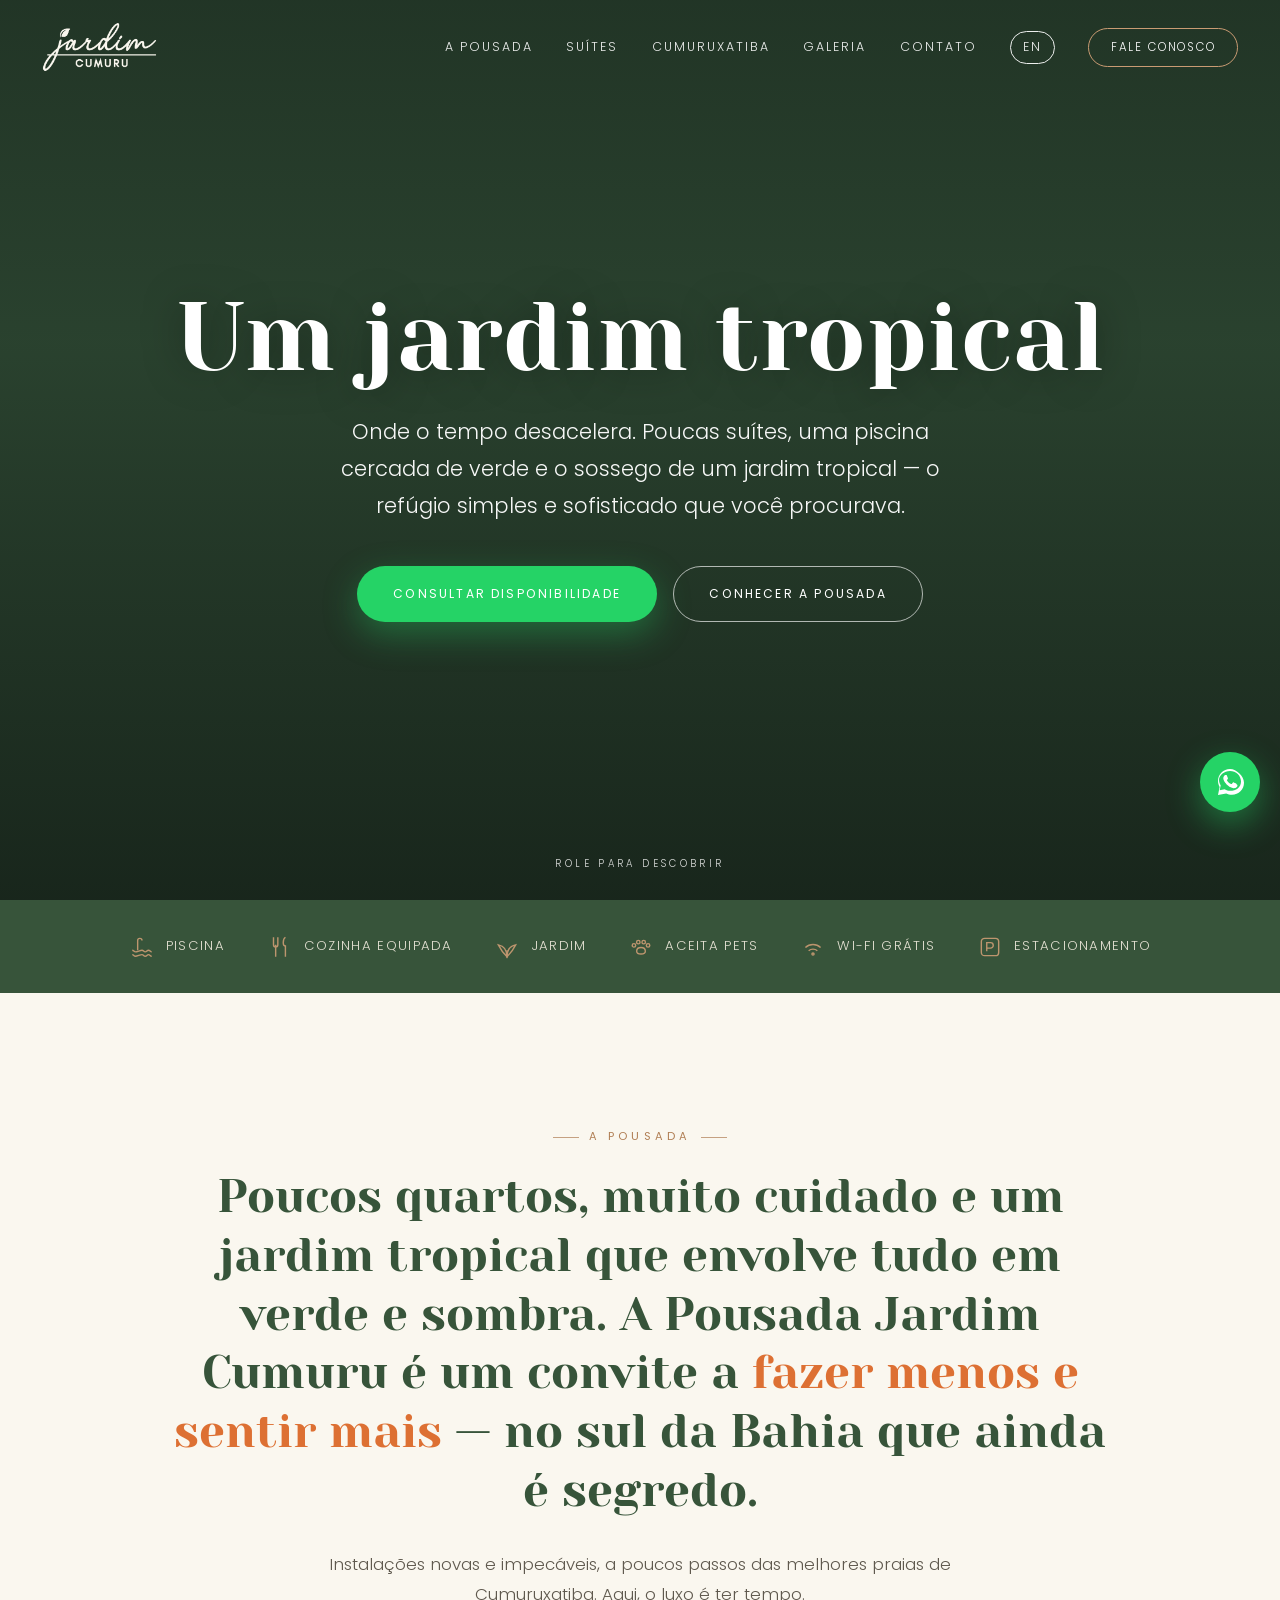
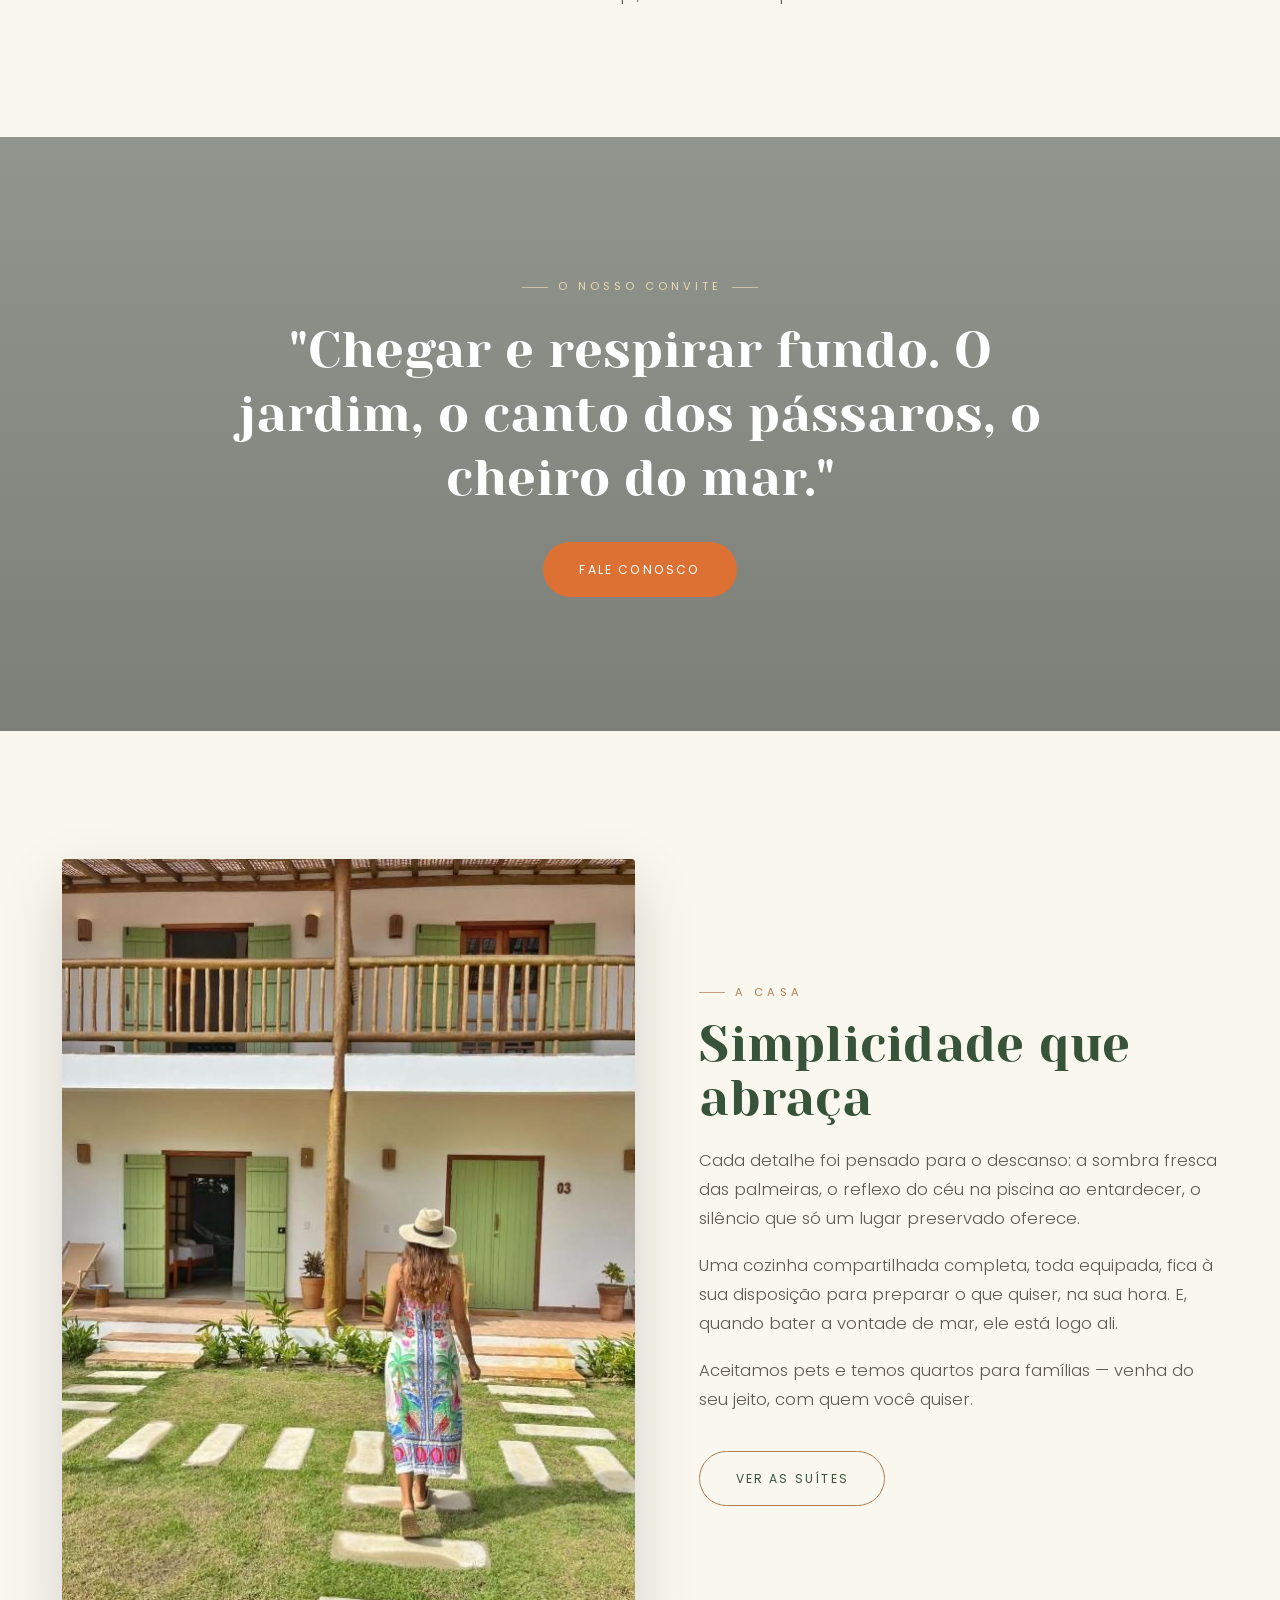
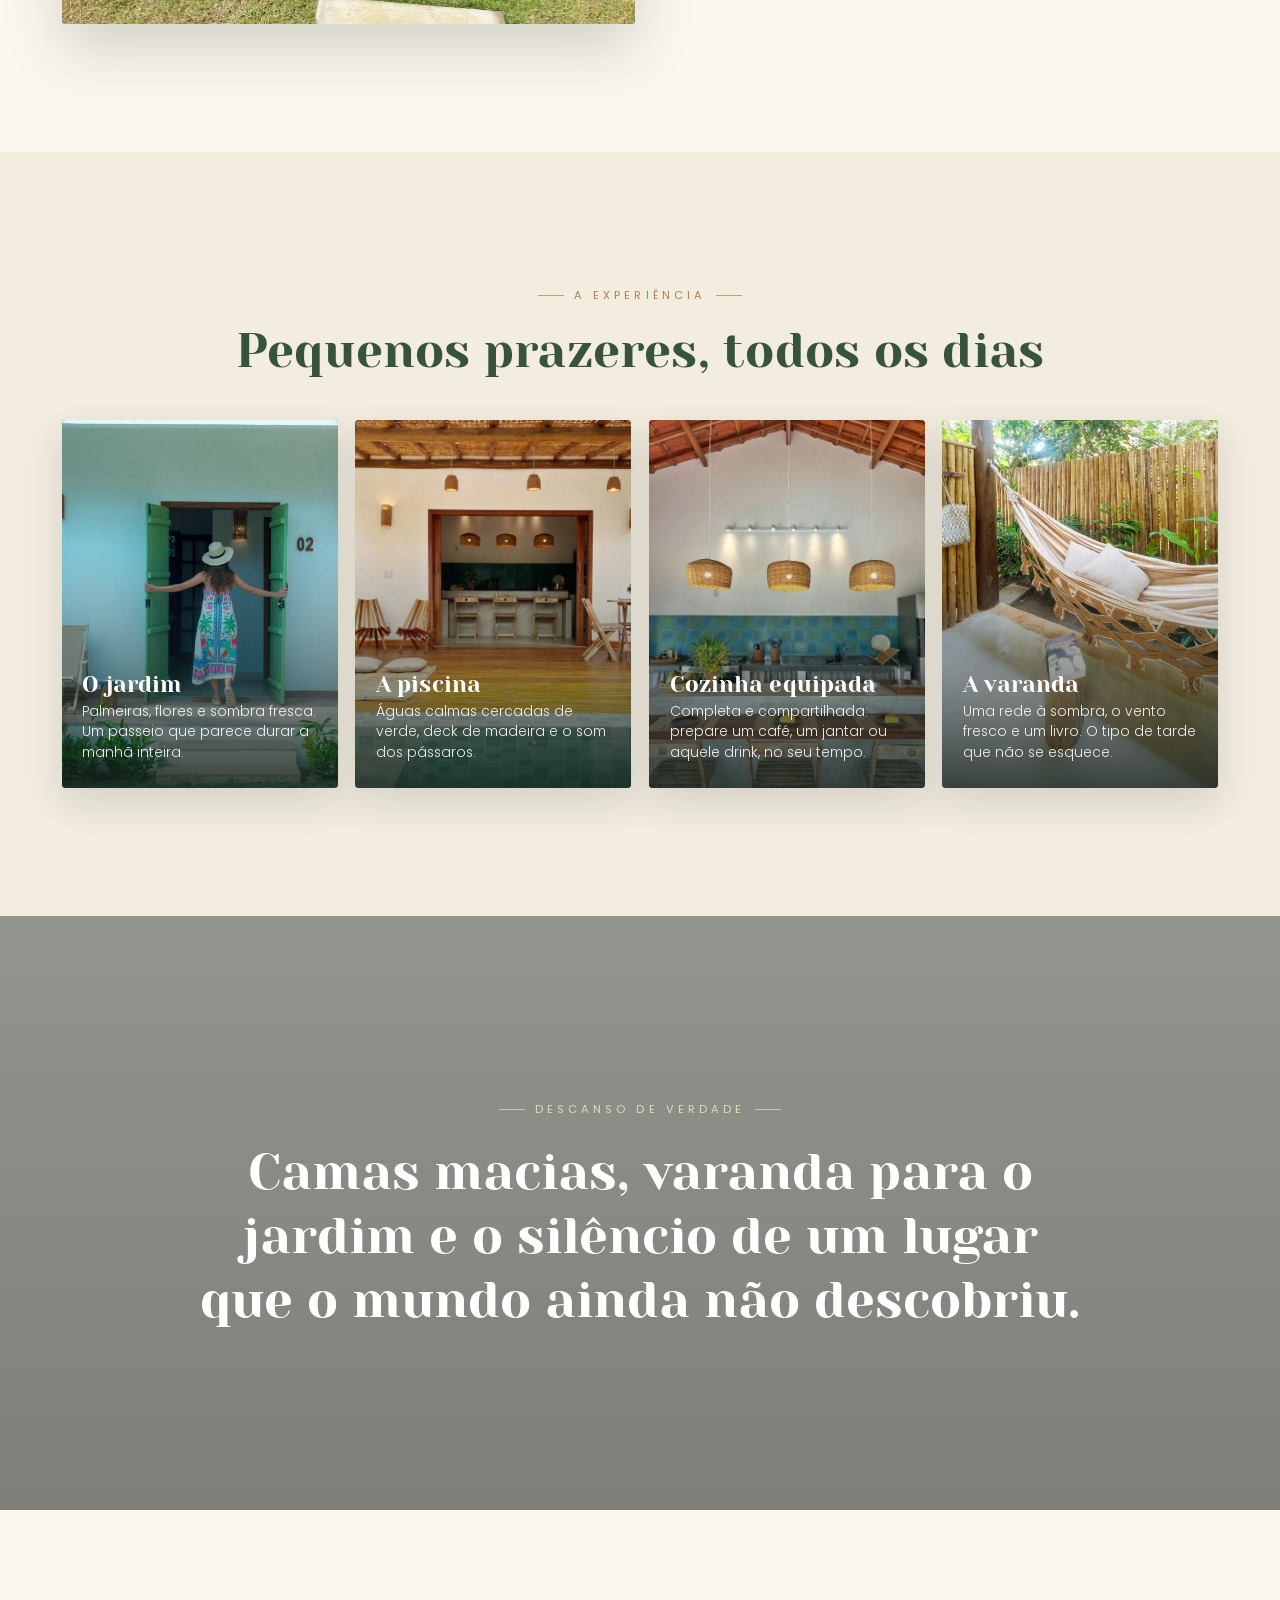
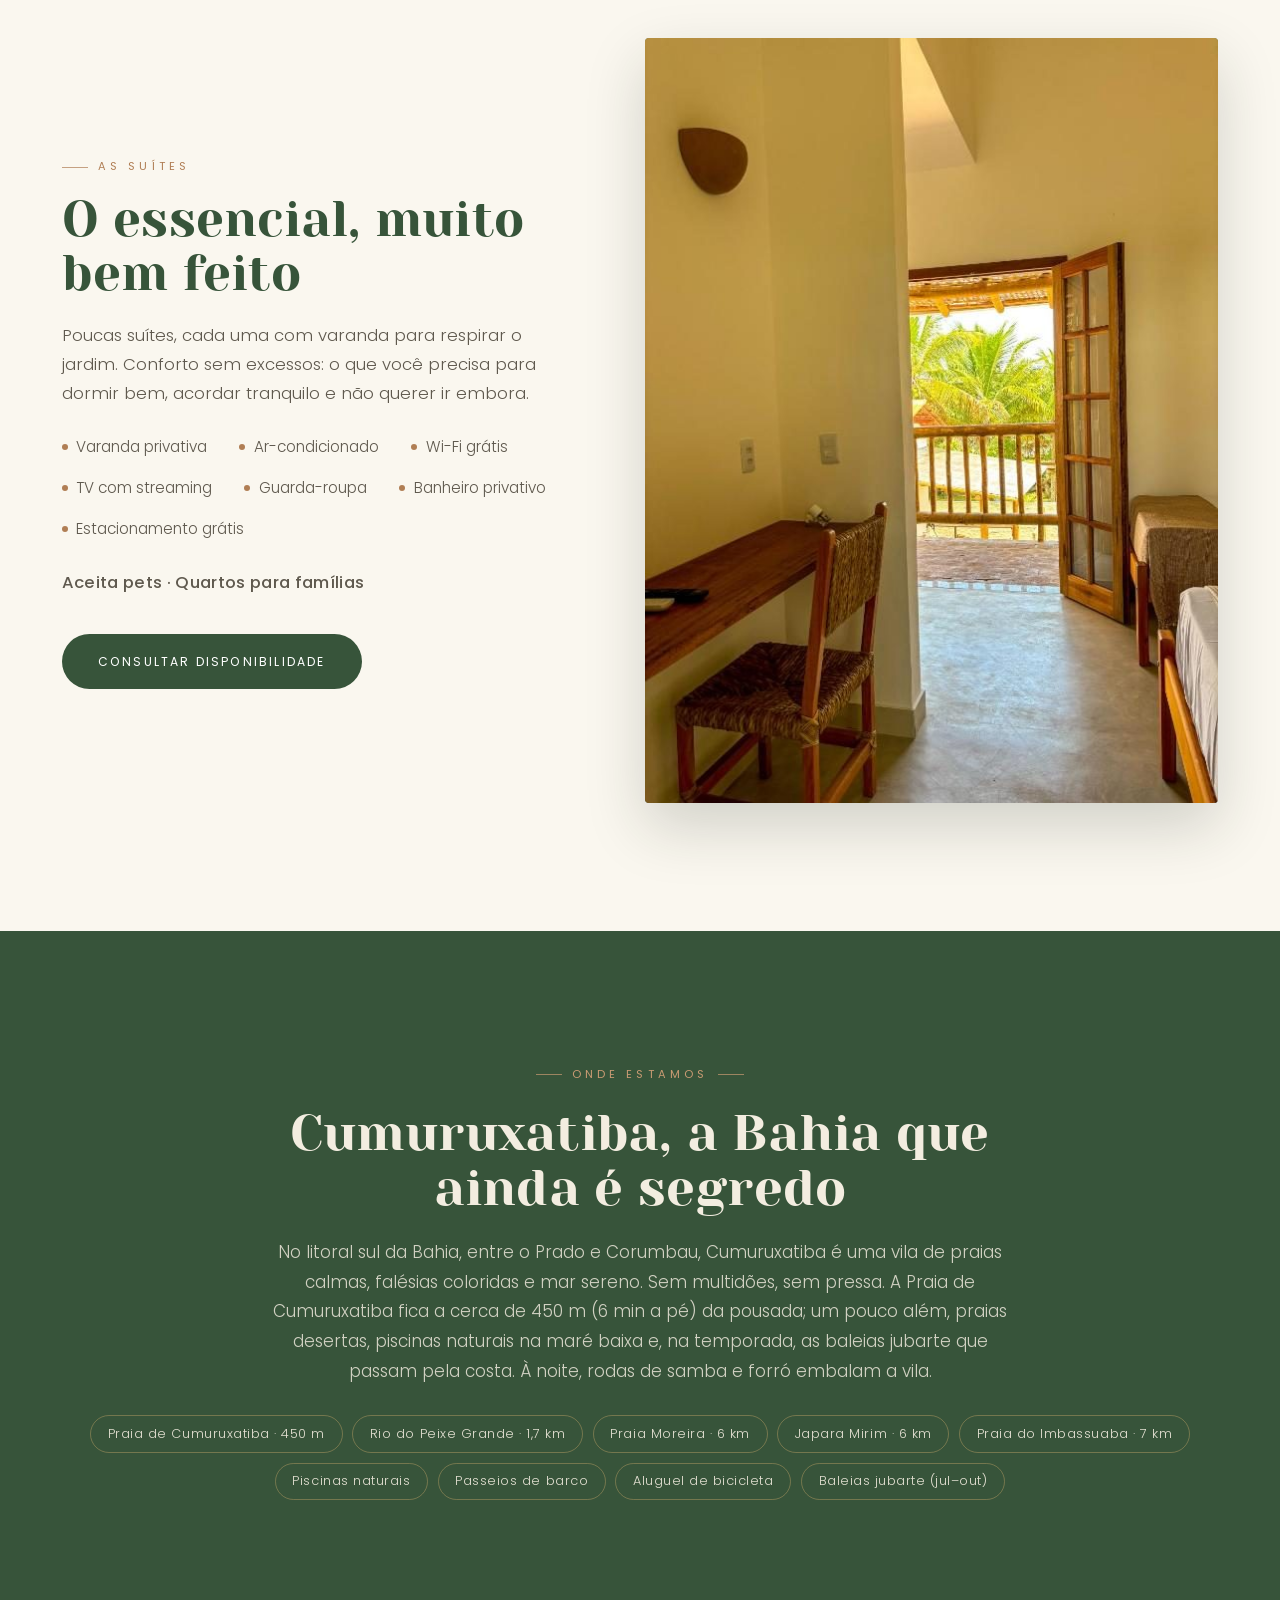
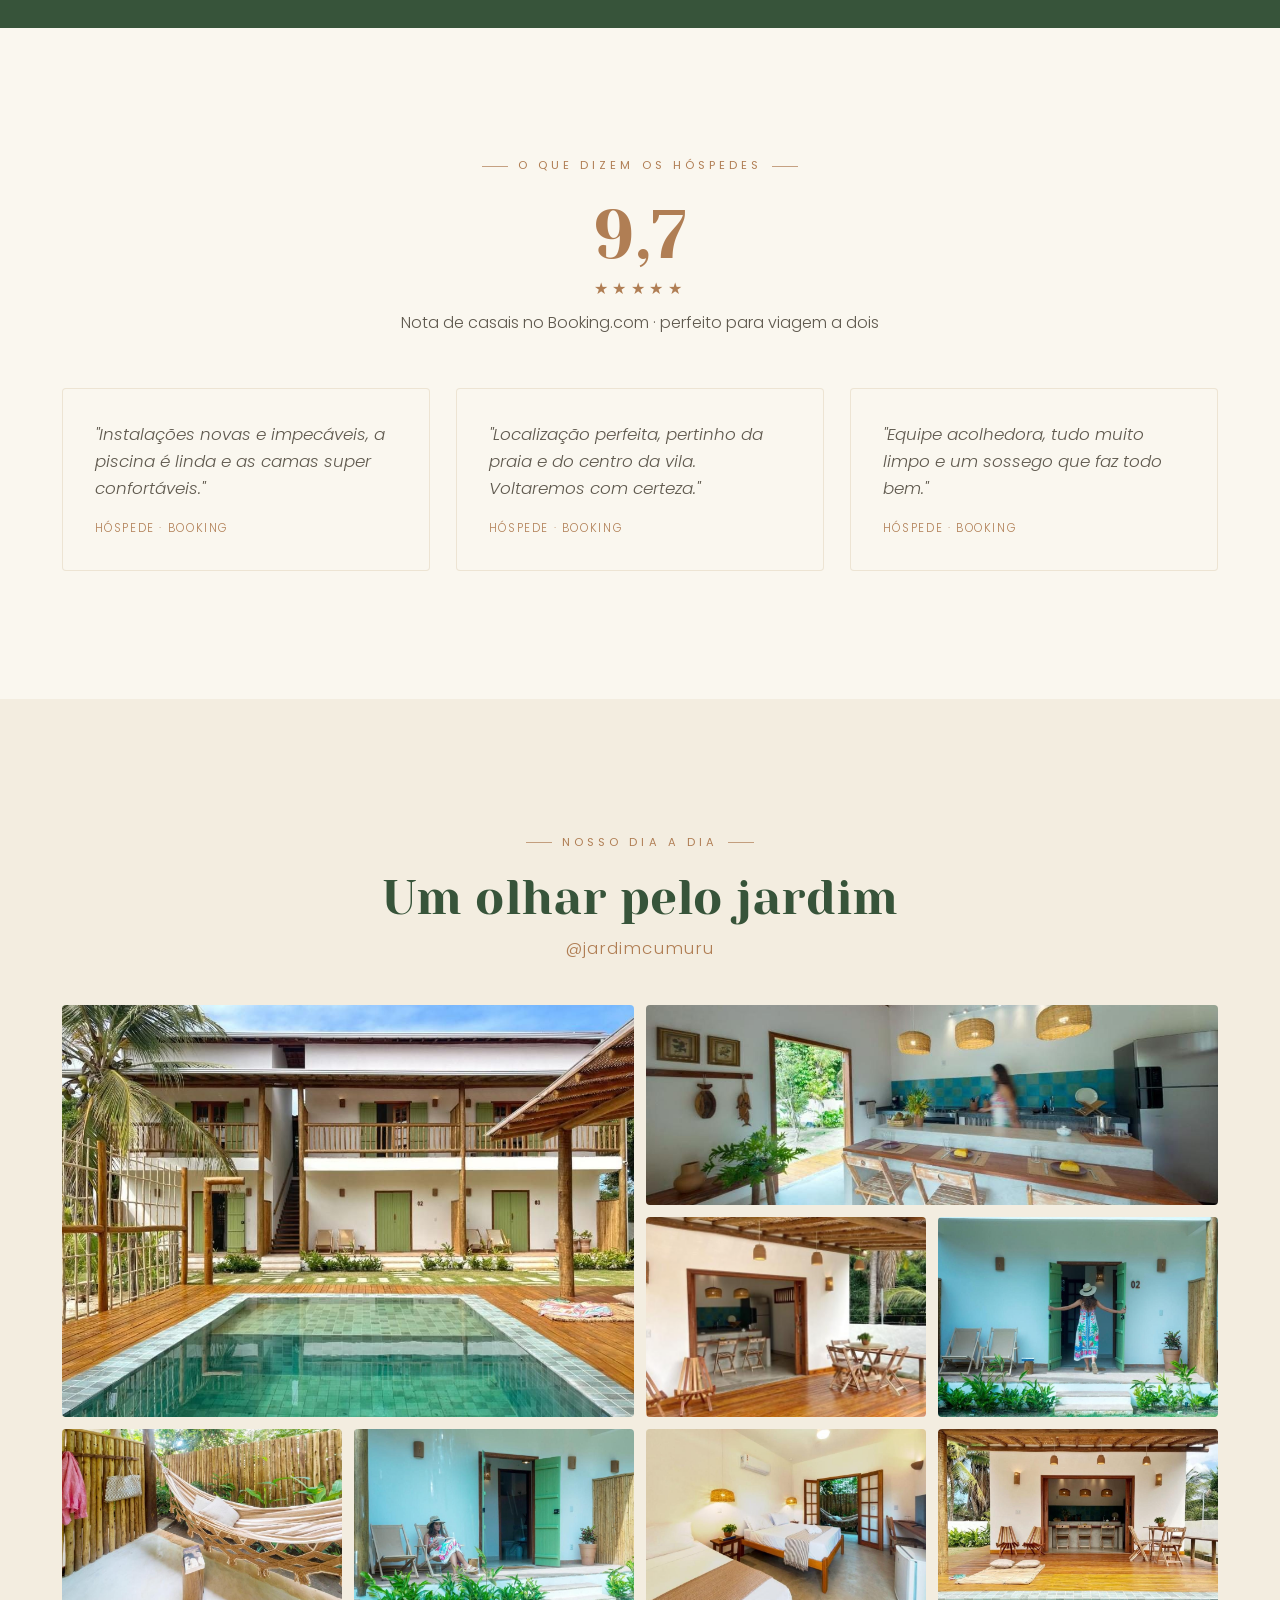
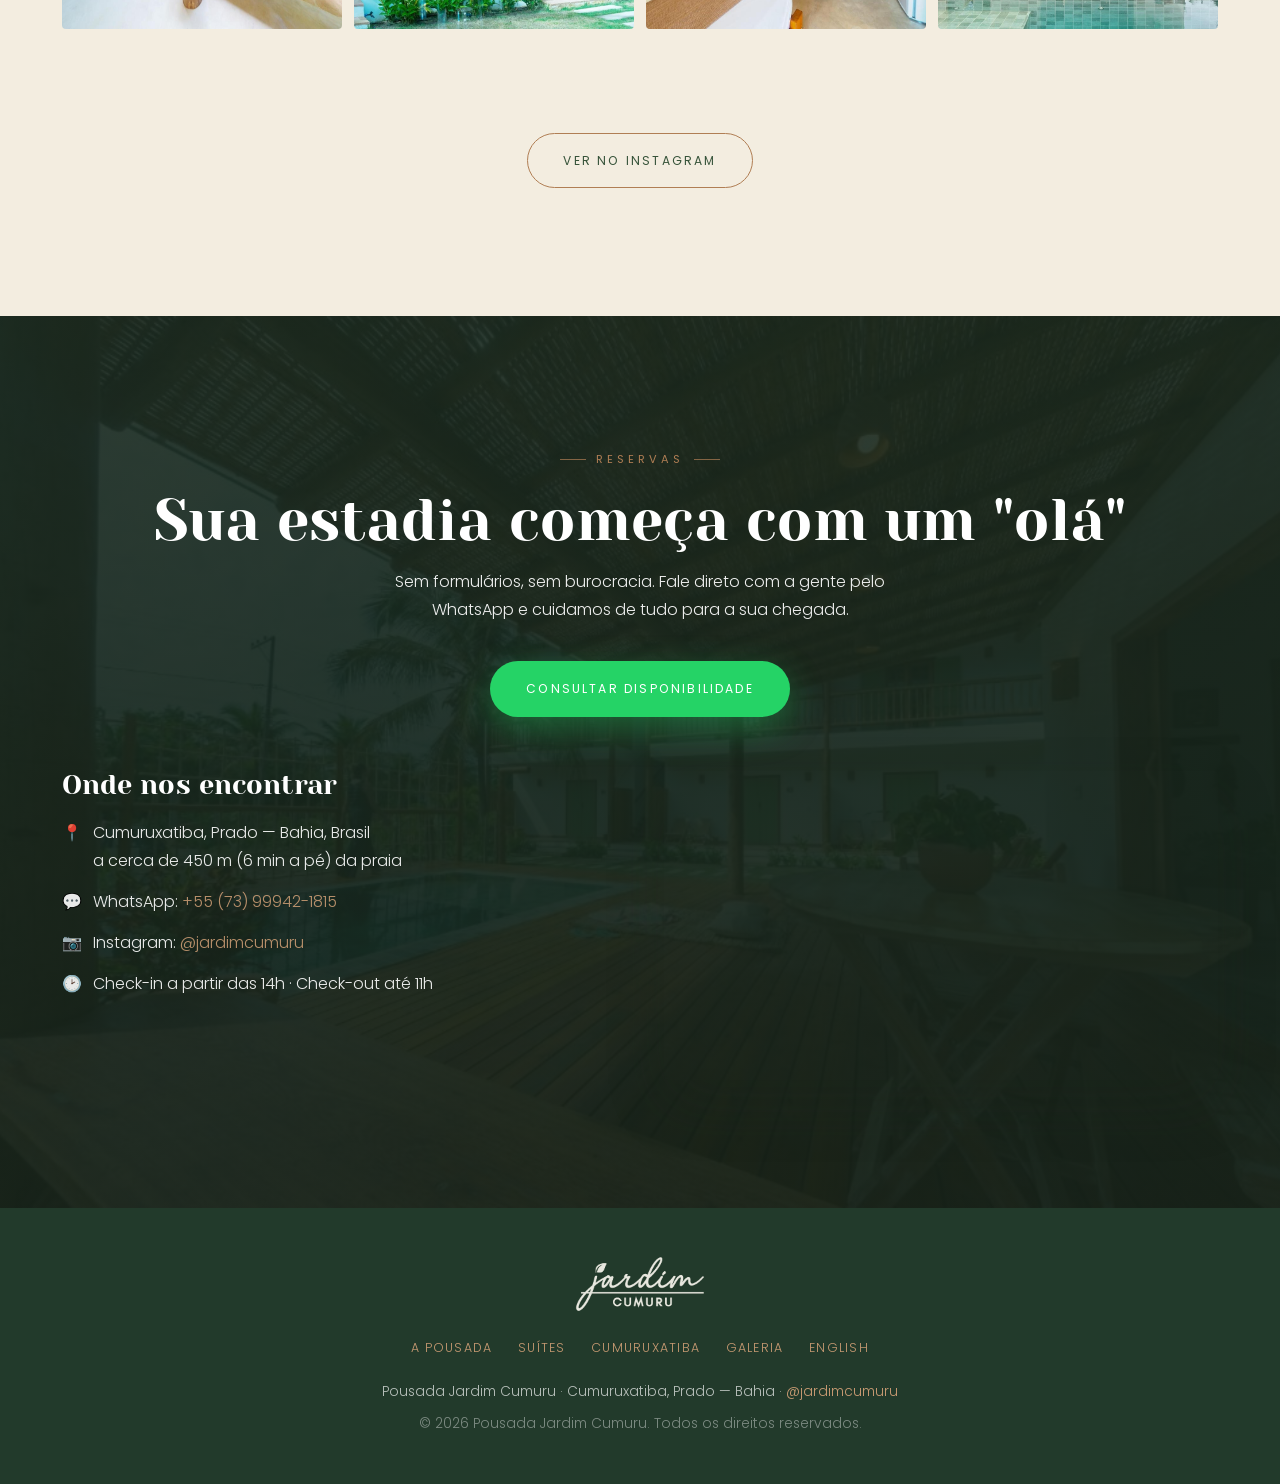
==== index.html @ b3ab1aae "Initial commit via Netlify [skip ci]" ====
<!DOCTYPE html>
<!--
  =====================================================================
  POUSADA JARDIM CUMURU — configuração rápida (edite só estas linhas)
  ---------------------------------------------------------------------
  1) WhatsApp: JÁ CONFIGURADO (+55 73 99942-1815). Para trocar, substitua
     o número 5573999421815 em todo o arquivo.
  2) Domínio: troque https://www.jardimcumuru.com.br pelo seu domínio.
  3) Fotos: ficam em assets/photos/ (p01..p13.jpg). Para trocar, basta
     substituir o arquivo mantendo o nome, ou apontar outro caminho.
  4) Instagram: cole o widget na seção GALERIA (veja README.md).
  =====================================================================
-->
<html lang="pt-BR">
<head>
  <meta charset="UTF-8" />
  <meta name="viewport" content="width=device-width, initial-scale=1" />
  <title>Pousada Jardim Cumuru — Pousada Boutique em Cumuruxatiba, Sul da Bahia</title>
  <meta name="description" content="Pousada boutique em Cumuruxatiba, sul da Bahia: um jardim tropical com piscina e cozinha compartilhada equipada. Suítes com varanda, sossego e natureza. Aceita pets. Reserve pelo WhatsApp." />
  <meta name="robots" content="index,follow,max-image-preview:large" />
  <meta name="theme-color" content="#26382b" />
  <link rel="canonical" href="https://www.jardimcumuru.com.br/" />
  <link rel="alternate" hreflang="pt-BR" href="https://www.jardimcumuru.com.br/" />
  <link rel="alternate" hreflang="en" href="https://www.jardimcumuru.com.br/en/" />
  <link rel="alternate" hreflang="x-default" href="https://www.jardimcumuru.com.br/" />

  <meta property="og:type" content="website" />
  <meta property="og:site_name" content="Pousada Jardim Cumuru" />
  <meta property="og:title" content="Pousada Jardim Cumuru — um jardim tropical em Cumuruxatiba" />
  <meta property="og:description" content="Suítes com varanda, piscina, cozinha equipada e o sossego de um jardim tropical, a 450 m das praias de Cumuruxatiba. Reserve pelo WhatsApp." />
  <meta property="og:locale" content="pt_BR" />
  <meta property="og:url" content="https://www.jardimcumuru.com.br/" />
  <meta property="og:image" content="https://www.jardimcumuru.com.br/assets/og-image.jpg" />
  <meta name="twitter:card" content="summary_large_image" />

  <link rel="icon" href="assets/favicon.png" type="image/png" />
  <link rel="apple-touch-icon" href="assets/favicon.png" />

  <link rel="preconnect" href="https://fonts.googleapis.com" />
  <link rel="preconnect" href="https://fonts.gstatic.com" crossorigin />
  <link href="https://fonts.googleapis.com/css2?family=Yeseva+One&family=Poppins:wght@300;400;500;600&display=swap" rel="stylesheet" />
  <link rel="stylesheet" href="styles.css" />

  <script type="application/ld+json">
  {
    "@context": "https://schema.org",
    "@type": "LodgingBusiness",
    "name": "Pousada Jardim Cumuru",
    "description": "Pousada boutique em Cumuruxatiba, sul da Bahia. Suítes com varanda, piscina e um jardim tropical a poucos passos do mar.",
    "url": "https://www.jardimcumuru.com.br/",
    "image": "https://www.jardimcumuru.com.br/assets/og-image.jpg",
    "telephone": "+5573999421815",
    "priceRange": "$$",
    "address": {
      "@type": "PostalAddress",
      "streetAddress": "Cumuruxatiba",
      "addressLocality": "Prado",
      "addressRegion": "BA",
      "addressCountry": "BR"
    },
    "geo": { "@type": "GeoCoordinates", "latitude": -17.0956, "longitude": -39.1878 },
    "amenityFeature": [
      { "@type": "LocationFeatureSpecification", "name": "Piscina ao ar livre", "value": true },
      { "@type": "LocationFeatureSpecification", "name": "Jardim", "value": true },
      { "@type": "LocationFeatureSpecification", "name": "Cozinha compartilhada equipada", "value": true },
      { "@type": "LocationFeatureSpecification", "name": "Wi-Fi grátis", "value": true },
      { "@type": "LocationFeatureSpecification", "name": "Ar-condicionado", "value": true },
      { "@type": "LocationFeatureSpecification", "name": "Estacionamento grátis", "value": true },
      { "@type": "LocationFeatureSpecification", "name": "Serviço de quarto", "value": true },
      { "@type": "LocationFeatureSpecification", "name": "Quartos para famílias", "value": true },
      { "@type": "LocationFeatureSpecification", "name": "Aceita pets", "value": true }
    ],
    "petsAllowed": true,
    "aggregateRating": { "@type": "AggregateRating", "ratingValue": "9.7", "bestRating": "10", "ratingCount": "19" },
    "sameAs": ["https://www.instagram.com/jardimcumuru"]
  }
  </script>
</head>

<body>
  <!-- ============ HEADER ============ -->
  <header class="header">
    <a href="#top" class="brand" aria-label="Pousada Jardim Cumuru — início">
      <img class="brand-logo brand-logo--light" src="assets/logo-cream.png" alt="Pousada Jardim Cumuru" />
      <img class="brand-logo brand-logo--dark" src="assets/logo.png" alt="" aria-hidden="true" />
    </a>
    <nav class="nav" id="menu" aria-label="Menu principal">
      <a href="#pousada">A Pousada</a>
      <a href="#suites">Suítes</a>
      <a href="#destino">Cumuruxatiba</a>
      <a href="#galeria">Galeria</a>
      <a href="#contato">Contato</a>
      <a class="lang" href="en/" hreflang="en">EN</a>
      <a class="nav-btn" href="https://wa.me/5573999421815?text=Ol%C3%A1!%20Gostaria%20de%20informa%C3%A7%C3%B5es%20sobre%20a%20Pousada%20Jardim%20Cumuru." target="_blank" rel="noopener">Fale conosco</a>
    </nav>
    <a class="nav-backdrop" href="#fechar" aria-hidden="true" tabindex="-1"></a>
    <a class="burger" href="#menu" aria-label="Abrir menu"><span></span><span></span><span></span></a>
  </header>

  <!-- ============ HERO (slideshow) ============ -->
  <section class="hero" id="top">
    <div class="hero__slides" aria-hidden="true">
      <img src="assets/photos/p13.jpg" alt="" />
      <img src="assets/photos/p10.jpg" alt="" />
      <img src="assets/photos/p08.jpg" alt="" />
      <img src="assets/photos/p02.jpg" alt="" />
    </div>
    <div class="container">
      <h1>Um jardim tropical</h1>
      <p class="lead">Onde o tempo desacelera. Poucas suítes, uma piscina cercada de verde e o sossego de um jardim tropical — o refúgio simples e sofisticado que você procurava.</p>
      <div style="display:flex;gap:1rem;justify-content:center;flex-wrap:wrap">
        <a class="btn btn--wpp" href="https://wa.me/5573999421815?text=Ol%C3%A1!%20Gostaria%20de%20informa%C3%A7%C3%B5es%20e%20reserva%20na%20Pousada%20Jardim%20Cumuru." target="_blank" rel="noopener">Consultar disponibilidade</a>
        <a class="btn btn--ghost" href="#pousada">Conhecer a pousada</a>
      </div>
    </div>
    <a href="#pousada" class="scroll-cue">Role para descobrir</a>
  </section>

  <!-- ============ COMODIDADES ============ -->
  <section class="amenities">
    <div class="container">
      <div class="amenity"><svg viewBox="0 0 24 24"><path d="M3 15c1.5 0 1.5 1.5 3 1.5S10.5 15 12 15s1.5 1.5 3 1.5S16.5 15 18 15s1.5 1.5 3 1.5"/><path d="M3 19c1.5 0 1.5 1.5 3 1.5S10.5 19 12 19s1.5 1.5 3 1.5S16.5 19 18 19s1.5 1.5 3 1.5"/><path d="M8 15V6a2 2 0 0 1 4 0"/></svg>Piscina</div>
      <div class="amenity"><svg viewBox="0 0 24 24"><path d="M6 3v7a2 2 0 0 0 4 0V3M8 10v11"/><path d="M17 3c-1.5 1-2 3-2 5s.5 3 2 3v10"/></svg>Cozinha equipada</div>
      <div class="amenity"><svg viewBox="0 0 24 24"><path d="M12 21c0-6 3-10 8-11-3 6-5 8-8 11z"/><path d="M12 21c0-6-3-10-8-11 3 6 5 8 8 11z"/><path d="M12 21v-6"/></svg>Jardim</div>
      <div class="amenity"><svg viewBox="0 0 24 24"><circle cx="5.5" cy="10.5" r="1.6"/><circle cx="9.5" cy="7.5" r="1.6"/><circle cx="14.5" cy="7.5" r="1.6"/><circle cx="18.5" cy="10.5" r="1.6"/><path d="M8 16c0-2 1.7-3.5 4-3.5S16 14 16 16c0 1.6-1.3 2.5-4 2.5S8 17.6 8 16z"/></svg>Aceita pets</div>
      <div class="amenity"><svg viewBox="0 0 24 24"><path d="M5 12.5a10 10 0 0 1 14 0"/><path d="M8 15.5a6 6 0 0 1 8 0"/><circle cx="12" cy="18.5" r="1"/></svg>Wi-Fi grátis</div>
      <div class="amenity"><svg viewBox="0 0 24 24"><rect x="4" y="4" width="16" height="16" rx="3"/><path d="M9 16V8h3.5a2.5 2.5 0 0 1 0 5H9"/></svg>Estacionamento</div>
    </div>
  </section>

  <!-- ============ STATEMENT ============ -->
  <section class="section statement" id="pousada">
    <div class="container">
      <span class="eyebrow center">A Pousada</span>
      <p class="big">Poucos quartos, muito cuidado e um jardim tropical que envolve tudo em verde e sombra. A Pousada Jardim Cumuru é um convite a <em>fazer menos e sentir mais</em> — no sul da Bahia que ainda é segredo.</p>
      <p class="sub">Instalações novas e impecáveis, a poucos passos das melhores praias de Cumuruxatiba. Aqui, o luxo é ter tempo.</p>
    </div>
  </section>

  <!-- ============ FULL-BLEED 1 ============ -->
  <section class="fullbleed" style="background-image:url('assets/photos/p06.jpg')">
    <div class="container reveal">
      <span class="eyebrow center">O nosso convite</span>
      <p class="big">"Chegar e respirar fundo. O jardim, o canto dos pássaros, o cheiro do mar."</p>
      <a class="btn btn--gold" href="https://wa.me/5573999421815?text=Ol%C3%A1!%20Gostaria%20de%20saber%20mais%20sobre%20a%20Pousada%20Jardim%20Cumuru." target="_blank" rel="noopener">Fale conosco</a>
    </div>
  </section>

  <!-- ============ SPLIT: A CASA ============ -->
  <section class="section">
    <div class="container">
      <div class="split reveal">
        <div class="split__media split__media--tall">
          <img src="assets/photos/p09.jpg" alt="Jardim e caminho de pedras entre as suítes da Pousada Jardim Cumuru" loading="lazy" onerror="this.closest('.split__media').style.background='linear-gradient(160deg,#5e7a63,#2c4433)';this.style.display='none'" />
        </div>
        <div class="split__body">
          <span class="eyebrow">A Casa</span>
          <h2>Simplicidade que abraça</h2>
          <p>Cada detalhe foi pensado para o descanso: a sombra fresca das palmeiras, o reflexo do céu na piscina ao entardecer, o silêncio que só um lugar preservado oferece.</p>
          <p>Uma cozinha compartilhada completa, toda equipada, fica à sua disposição para preparar o que quiser, na sua hora. E, quando bater a vontade de mar, ele está logo ali.</p>
          <p>Aceitamos pets e temos quartos para famílias — venha do seu jeito, com quem você quiser.</p>
          <a class="btn btn--outline" href="#suites">Ver as suítes</a>
        </div>
      </div>
    </div>
  </section>

  <!-- ============ EXPERIÊNCIAS (tiles com foto) ============ -->
  <section class="section" style="background:var(--areia-clara)">
    <div class="container">
      <div class="ig-head reveal">
        <span class="eyebrow center">A experiência</span>
        <h2 style="color:var(--verde-fundo);font-size:clamp(2rem,4.2vw,3rem)">Pequenos prazeres, todos os dias</h2>
      </div>
      <div class="exp-grid">
        <div class="exp reveal">
          <img src="assets/photos/p05.jpg" alt="Jardim tropical e fachada das suítes" loading="lazy" />
          <div class="exp__cap"><h3>O jardim</h3><p>Palmeiras, flores e sombra fresca. Um passeio que parece durar a manhã inteira.</p></div>
        </div>
        <div class="exp reveal">
          <img src="assets/photos/p10.jpg" alt="Piscina e deck de madeira ao ar livre" loading="lazy" />
          <div class="exp__cap"><h3>A piscina</h3><p>Águas calmas cercadas de verde, deck de madeira e o som dos pássaros.</p></div>
        </div>
        <div class="exp reveal">
          <img src="assets/photos/p11.jpg" alt="Cozinha compartilhada equipada com bancada e azulejos" loading="lazy" />
          <div class="exp__cap"><h3>Cozinha equipada</h3><p>Completa e compartilhada: prepare um café, um jantar ou aquele drink, no seu tempo.</p></div>
        </div>
        <div class="exp reveal">
          <img src="assets/photos/p04.jpg" alt="Rede na varanda à sombra" loading="lazy" />
          <div class="exp__cap"><h3>A varanda</h3><p>Uma rede à sombra, o vento fresco e um livro. O tipo de tarde que não se esquece.</p></div>
        </div>
      </div>
    </div>
  </section>

  <!-- ============ FULL-BLEED 2 ============ -->
  <section class="fullbleed" style="background-image:url('assets/photos/p03.jpg')">
    <div class="container reveal">
      <span class="eyebrow center">Descanso de verdade</span>
      <p class="big">Camas macias, varanda para o jardim e o silêncio de um lugar que o mundo ainda não descobriu.</p>
    </div>
  </section>

  <!-- ============ SPLIT: SUÍTES ============ -->
  <section class="section" id="suites">
    <div class="container">
      <div class="split split--alt reveal">
        <div class="split__media split__media--tall">
          <img src="assets/photos/p01.jpg" alt="Suíte com varanda e vista para o coqueiral na Pousada Jardim Cumuru" loading="lazy" onerror="this.closest('.split__media').style.background='linear-gradient(160deg,#5e7a63,#2c4433)';this.style.display='none'" />
        </div>
        <div class="split__body">
          <span class="eyebrow">As Suítes</span>
          <h2>O essencial, muito bem feito</h2>
          <p>Poucas suítes, cada uma com varanda para respirar o jardim. Conforto sem excessos: o que você precisa para dormir bem, acordar tranquilo e não querer ir embora.</p>
          <ul class="features">
            <li>Varanda privativa</li>
            <li>Ar-condicionado</li>
            <li>Wi-Fi grátis</li>
            <li>TV com streaming</li>
            <li>Guarda-roupa</li>
            <li>Banheiro privativo</li>
            <li>Estacionamento grátis</li>
          </ul>
          <p class="tagline">Aceita pets · Quartos para famílias</p>
          <a class="btn btn--dark" href="https://wa.me/5573999421815?text=Ol%C3%A1!%20Gostaria%20de%20consultar%20disponibilidade%20de%20su%C3%ADtes%20na%20Pousada%20Jardim%20Cumuru." target="_blank" rel="noopener">Consultar disponibilidade</a>
        </div>
      </div>
    </div>
  </section>

  <!-- ============ DESTINO (SEO) ============ -->
  <section class="section band" id="destino">
    <div class="container" style="text-align:center">
      <span class="eyebrow center">Onde estamos</span>
      <h2 style="color:var(--areia-clara);font-size:clamp(2rem,4.4vw,3.2rem);max-width:820px;margin:0 auto">Cumuruxatiba, a Bahia que ainda é segredo</h2>
      <p style="color:rgba(243,237,224,.82);max-width:760px;margin:1.4rem auto 0;font-size:1.06rem">No litoral sul da Bahia, entre o Prado e Corumbau, Cumuruxatiba é uma vila de praias calmas, falésias coloridas e mar sereno. Sem multidões, sem pressa. A Praia de Cumuruxatiba fica a cerca de 450 m (6 min a pé) da pousada; um pouco além, praias desertas, piscinas naturais na maré baixa e, na temporada, as baleias jubarte que passam pela costa. À noite, rodas de samba e forró embalam a vila.</p>
      <div class="pill-row">
        <span class="pill">Praia de Cumuruxatiba · 450 m</span>
        <span class="pill">Rio do Peixe Grande · 1,7 km</span>
        <span class="pill">Praia Moreira · 6 km</span>
        <span class="pill">Japara Mirim · 6 km</span>
        <span class="pill">Praia do Imbassuaba · 7 km</span>
        <span class="pill">Piscinas naturais</span>
        <span class="pill">Passeios de barco</span>
        <span class="pill">Aluguel de bicicleta</span>
        <span class="pill">Baleias jubarte (jul–out)</span>
      </div>
    </div>
  </section>

  <!-- ============ PROVA SOCIAL ============ -->
  <section class="section">
    <div class="container">
      <div class="rating reveal">
        <span class="eyebrow center">O que dizem os hóspedes</span>
        <span class="score">9,7</span>
        <span class="stars">★★★★★</span>
        <p style="color:var(--tinta-suave)">Nota de casais no Booking.com · perfeito para viagem a dois</p>
      </div>
      <div class="quotes">
        <blockquote class="quote reveal">"Instalações novas e impecáveis, a piscina é linda e as camas super confortáveis." <cite>Hóspede · Booking</cite></blockquote>
        <blockquote class="quote reveal">"Localização perfeita, pertinho da praia e do centro da vila. Voltaremos com certeza." <cite>Hóspede · Booking</cite></blockquote>
        <blockquote class="quote reveal">"Equipe acolhedora, tudo muito limpo e um sossego que faz todo bem." <cite>Hóspede · Booking</cite></blockquote>
      </div>
    </div>
  </section>

  <!-- ============ GALERIA / INSTAGRAM ============ -->
  <!--
    GALERIA AUTOMÁTICA DO INSTAGRAM (passo a passo no README.md):
    1) Crie conta grátis no SnapWidget (snapwidget.com) ou Behold (behold.so)
    2) Conecte o Instagram @jardimcumuru e gere o código do widget
    3) Cole o código dentro da div .ig-embed abaixo.
    Enquanto isso, mostramos abaixo um mosaico com fotos da pousada.
  -->
  <section class="section" id="galeria" style="background:var(--areia-clara)">
    <div class="container">
      <div class="ig-head reveal">
        <span class="eyebrow center">Nosso dia a dia</span>
        <h2 style="color:var(--verde-fundo);font-size:clamp(2rem,4.2vw,3rem)">Um olhar pelo jardim</h2>
        <a class="ig-handle" href="https://www.instagram.com/jardimcumuru" target="_blank" rel="noopener">@jardimcumuru</a>
      </div>

      <div class="mosaic">
        <a class="w2 h2" href="https://www.instagram.com/jardimcumuru" target="_blank" rel="noopener"><img src="assets/photos/p13.jpg" alt="Fachada e piscina da Pousada Jardim Cumuru" loading="lazy" /></a>
        <a class="w2" href="https://www.instagram.com/jardimcumuru" target="_blank" rel="noopener"><img src="assets/photos/p07.jpg" alt="Cozinha compartilhada" loading="lazy" /></a>
        <a href="https://www.instagram.com/jardimcumuru" target="_blank" rel="noopener"><img src="assets/photos/p12.jpg" alt="Deck e varanda" loading="lazy" /></a>
        <a href="https://www.instagram.com/jardimcumuru" target="_blank" rel="noopener"><img src="assets/photos/p05.jpg" alt="Jardim e suítes" loading="lazy" /></a>
        <a href="https://www.instagram.com/jardimcumuru" target="_blank" rel="noopener"><img src="assets/photos/p04.jpg" alt="Rede na varanda" loading="lazy" /></a>
        <a href="https://www.instagram.com/jardimcumuru" target="_blank" rel="noopener"><img src="assets/photos/p06.jpg" alt="Descanso no jardim" loading="lazy" /></a>
        <a href="https://www.instagram.com/jardimcumuru" target="_blank" rel="noopener"><img src="assets/photos/p03.jpg" alt="Suíte" loading="lazy" /></a>
        <a href="https://www.instagram.com/jardimcumuru" target="_blank" rel="noopener"><img src="assets/photos/p10.jpg" alt="Piscina e deck" loading="lazy" /></a>
      </div>

      <!-- >>> COLE AQUI O WIDGET DO INSTAGRAM (SnapWidget/Behold) <<< -->
      <div class="ig-embed"></div>

      <div style="text-align:center;margin-top:2.6rem">
        <a class="btn btn--outline" href="https://www.instagram.com/jardimcumuru" target="_blank" rel="noopener">Ver no Instagram</a>
      </div>
    </div>
  </section>

  <!-- ============ CTA / CONTATO ============ -->
  <section class="section cta" id="contato">
    <img class="cta__bg" src="assets/photos/p08.jpg" alt="" onerror="this.style.display='none'" />
    <div class="container">
      <span class="eyebrow center">Reservas</span>
      <h2>Sua estadia começa com um "olá"</h2>
      <p>Sem formulários, sem burocracia. Fale direto com a gente pelo WhatsApp e cuidamos de tudo para a sua chegada.</p>
      <a class="btn btn--wpp" href="https://wa.me/5573999421815?text=Ol%C3%A1!%20Gostaria%20de%20fazer%20uma%20reserva%20na%20Pousada%20Jardim%20Cumuru." target="_blank" rel="noopener">Consultar disponibilidade</a>

      <div class="contact-grid">
        <div class="contact-info">
          <h3>Onde nos encontrar</h3>
          <p>📍 <span>Cumuruxatiba, Prado — Bahia, Brasil<br />a cerca de 450 m (6 min a pé) da praia</span></p>
          <p>💬 <span>WhatsApp: <a href="https://wa.me/5573999421815" target="_blank" rel="noopener">+55 (73) 99942-1815</a></span></p>
          <p>📷 <span>Instagram: <a href="https://www.instagram.com/jardimcumuru" target="_blank" rel="noopener">@jardimcumuru</a></span></p>
          <p>🕑 <span>Check-in a partir das 14h · Check-out até 11h</span></p>
        </div>
        <div class="contact-map">
          <iframe title="Mapa de Cumuruxatiba" src="https://www.google.com/maps?q=Cumuruxatiba,+Prado+-+BA&output=embed" loading="lazy" referrerpolicy="no-referrer-when-downgrade"></iframe>
        </div>
      </div>
    </div>
  </section>

  <!-- ============ FOOTER ============ -->
  <footer class="footer">
    <div class="container">
      <img class="footer-logo" src="assets/logo-cream.png" alt="Pousada Jardim Cumuru" />
      <div class="fnav">
        <a href="#pousada">A Pousada</a>
        <a href="#suites">Suítes</a>
        <a href="#destino">Cumuruxatiba</a>
        <a href="#galeria">Galeria</a>
        <a href="en/">English</a>
      </div>
      <p>Pousada Jardim Cumuru · Cumuruxatiba, Prado — Bahia · <a href="https://www.instagram.com/jardimcumuru" target="_blank" rel="noopener">@jardimcumuru</a></p>
      <p style="opacity:.6;margin-top:.5rem">© <span id="year">2026</span> Pousada Jardim Cumuru. Todos os direitos reservados.</p>
    </div>
  </footer>

  <a class="wpp-float" data-label="Fale conosco no WhatsApp" href="https://wa.me/5573999421815?text=Ol%C3%A1!%20Gostaria%20de%20informa%C3%A7%C3%B5es%20e%20reserva%20na%20Pousada%20Jardim%20Cumuru." target="_blank" rel="noopener" aria-label="WhatsApp">
    <svg viewBox="0 0 32 32" fill="currentColor" aria-hidden="true"><path d="M16 3C9.4 3 4 8.4 4 15c0 2.1.6 4.2 1.6 6L4 29l8.2-1.6c1.7.9 3.7 1.4 5.8 1.4 6.6 0 12-5.4 12-12S22.6 3 16 3zm0 21.8c-1.8 0-3.5-.5-5-1.4l-.4-.2-4.9 1 1-4.8-.2-.4c-1-1.6-1.5-3.4-1.5-5.3C5 9.5 9.9 4.9 16 4.9S27 9.5 27 15.5 22.1 24.8 16 24.8zm6.1-7.3c-.3-.2-2-1-2.3-1.1-.3-.1-.5-.2-.8.2s-.9 1.1-1.1 1.3c-.2.2-.4.2-.7.1-1.8-.9-3-1.6-4.2-3.6-.3-.5.3-.5.9-1.6.1-.2 0-.4 0-.6s-.8-1.9-1-2.6c-.3-.7-.6-.6-.8-.6h-.7c-.2 0-.6.1-.9.4-.3.4-1.2 1.2-1.2 2.9s1.2 3.4 1.4 3.6c.2.2 2.5 3.8 6 5.3 2.2.9 3.1 1 4.2.9.7-.1 2-.8 2.3-1.6.3-.8.3-1.5.2-1.6-.1-.2-.3-.3-.6-.4z"/></svg>
  </a>

  <script src="script.js" defer></script>
</body>
</html>
---- styles.css ----
/* =========================================================
   Pousada Jardim Cumuru — estilo boutique
   Fotos protagonistas · tipografia editorial · natureza
   ========================================================= */

:root{
  --verde-fundo:#37543A;      /* Refúgio — verde da marca */
  --verde:#2e4633;
  --verde-claro:#6f8a74;
  --terracota:#DD7033;        /* Confy — acento quente da marca */
  --terracota-esc:#c15f26;
  --areia:#e7ddca;
  --areia-clara:#f3ede0;
  --marfim:#faf7ef;           /* off-white quente */
  --dourado:#B07E54;          /* Relax — caramelo da marca (acento neutro) */
  --dourado-claro:#c99b73;
  --tinta:#2a2823;
  --tinta-suave:#5f594e;
  --branco:#ffffff;
  --wpp:#25d366;
  --serif:"Yeseva One", Georgia, "Times New Roman", serif;
  --sans:"Poppins", -apple-system, BlinkMacSystemFont, "Segoe UI", Helvetica, Arial, sans-serif;
  --max:1240px;
  --sombra:0 24px 60px rgba(28,38,30,.18);
}

*{box-sizing:border-box;margin:0;padding:0}
html{scroll-behavior:smooth}
body{
  font-family:var(--sans);
  color:var(--tinta);
  background:var(--marfim);
  line-height:1.75;
  font-weight:300;
  -webkit-font-smoothing:antialiased;
  overflow-x:hidden;
}
img{max-width:100%;display:block}
a{color:inherit;text-decoration:none}

h1,h2,h3{font-family:var(--serif);font-weight:500;line-height:1.08;letter-spacing:.005em}
.eyebrow{
  font-family:var(--sans);
  text-transform:uppercase;
  letter-spacing:.36em;
  font-size:.7rem;
  font-weight:400;
  color:var(--dourado);
  display:inline-block;
  margin-bottom:1.3rem;
}
.eyebrow::before{content:"";display:inline-block;width:26px;height:1px;background:var(--dourado);vertical-align:middle;margin-right:.9em;opacity:.7}
.eyebrow.center::after{content:"";display:inline-block;width:26px;height:1px;background:var(--dourado);vertical-align:middle;margin-left:.9em;opacity:.7}
.container{max-width:var(--max);margin:0 auto;padding:0 clamp(1.3rem,4vw,2.6rem)}
.section{padding:clamp(4.5rem,10vw,9rem) 0}
section[id]{scroll-margin-top:74px}

/* ---------- Header ---------- */
.header{
  position:fixed;top:0;left:0;right:0;z-index:60;
  display:flex;align-items:center;justify-content:space-between;
  padding:1.4rem clamp(1.3rem,4vw,2.6rem);
  transition:background .4s ease, padding .4s ease, box-shadow .4s ease;
}
.header.scrolled{
  background:rgba(250,247,239,.95);
  backdrop-filter:blur(12px);
  box-shadow:0 1px 0 rgba(0,0,0,.06);
  padding:.75rem clamp(1.3rem,4vw,2.6rem);
}
.brand{display:inline-flex;align-items:center;line-height:1}
.brand-logo{height:50px;width:auto;display:block}
.brand-logo--dark{display:none}
.header.scrolled .brand-logo--light{display:none}
.header.scrolled .brand-logo--dark{display:block}
.nav{display:flex;align-items:center;gap:2.1rem}
.nav a{font-size:.78rem;letter-spacing:.16em;text-transform:uppercase;color:var(--branco);opacity:.92;transition:color .4s,opacity .2s}
.header.scrolled .nav a{color:var(--tinta)}
.nav a:hover{opacity:1;color:var(--dourado-claro)}
.header.scrolled .nav a:hover{color:var(--dourado)}
.lang{font-size:.72rem;letter-spacing:.14em;border:1px solid currentColor;border-radius:40px;padding:.3rem .72rem;opacity:.75}
.nav-btn{
  background:transparent;color:#fff !important;opacity:1 !important;
  padding:.55rem 1.35rem;border-radius:40px;font-size:.72rem !important;letter-spacing:.16em !important;
  border:1px solid var(--dourado-claro);
  display:inline-flex;align-items:center;gap:.5rem;transition:background .3s,color .3s;
}
.nav-btn:hover{background:var(--dourado);border-color:var(--dourado);color:#fff !important}
.header.scrolled .nav-btn{color:var(--verde-fundo) !important;border-color:var(--dourado)}
.header.scrolled .nav-btn:hover{color:#fff !important}
.nav-backdrop{display:none}
.burger{display:none;flex-direction:column;gap:5px;background:none;border:0;cursor:pointer;padding:6px;z-index:70}
.burger span{width:26px;height:2px;background:var(--branco);transition:.3s;display:block}
.header.scrolled .burger span{background:var(--verde-fundo)}

/* ---------- Hero (slideshow) ---------- */
.hero{
  position:relative;min-height:100vh;min-height:100svh;
  display:flex;align-items:center;justify-content:center;
  color:var(--branco);text-align:center;
  background:#2f4a34;overflow:hidden;
}
.hero__slides{position:absolute;inset:0;z-index:1}
.hero__slides img{
  position:absolute;inset:0;width:100%;height:100%;object-fit:cover;
  opacity:0;animation:heroFade 32s infinite;
}
.hero__slides img:nth-child(1){animation-delay:0s}
.hero__slides img:nth-child(2){animation-delay:8s}
.hero__slides img:nth-child(3){animation-delay:16s}
.hero__slides img:nth-child(4){animation-delay:24s}
@keyframes heroFade{
  0%{opacity:0;transform:scale(1.14)}
  3%{opacity:1}
  22%{opacity:1;transform:scale(1.04)}
  27%{opacity:0}
  100%{opacity:0}
}
.hero::after{content:"";position:absolute;inset:0;z-index:2;background:linear-gradient(180deg,rgba(20,32,24,.5) 0%,rgba(20,32,24,.2) 38%,rgba(18,28,21,.78) 100%)}
.hero .container{position:relative;z-index:3;width:100%}
.hero h1{font-size:clamp(2.9rem,7.5vw,6rem);margin:.5rem 0 1.5rem;text-shadow:0 2px 40px rgba(0,0,0,.35);font-weight:500}
.hero p.lead{font-size:clamp(1.02rem,1.7vw,1.32rem);font-weight:300;max-width:640px;margin:0 auto 2.6rem;opacity:.96}
.hero .eyebrow{color:#e7d8b8}
.hero .eyebrow::before,.hero .eyebrow.center::after{background:#e7d8b8}
.scroll-cue{position:absolute;bottom:28px;left:50%;transform:translateX(-50%);z-index:3;font-size:.62rem;letter-spacing:.34em;text-transform:uppercase;opacity:.82;animation:bob 2.4s ease-in-out infinite}
@keyframes bob{0%,100%{transform:translate(-50%,0)}50%{transform:translate(-50%,8px)}}

/* ---------- Botões ---------- */
.btn{
  display:inline-flex;align-items:center;gap:.6rem;
  padding:1rem 2.2rem;border-radius:44px;font-size:.76rem;
  letter-spacing:.18em;text-transform:uppercase;font-weight:400;
  transition:transform .2s ease, background .3s ease, box-shadow .3s, color .3s;
  cursor:pointer;border:1px solid transparent;
}
.btn:hover{transform:translateY(-2px)}
.btn--wpp{background:var(--wpp);color:#fff;box-shadow:0 12px 34px rgba(37,211,102,.35)}
.btn--wpp:hover{background:#1eb658}
.btn--ghost{background:transparent;color:#fff;border-color:rgba(255,255,255,.65)}
.btn--ghost:hover{background:rgba(255,255,255,.14)}
.btn--gold{background:var(--terracota);color:#fff}
.btn--gold:hover{background:var(--terracota-esc)}
.btn--dark{background:var(--verde-fundo);color:#fff}
.btn--dark:hover{background:var(--verde)}
.btn--outline{background:transparent;color:var(--verde-fundo);border-color:var(--dourado)}
.btn--outline:hover{background:var(--dourado);color:#fff}

/* ---------- Faixa de comodidades ---------- */
.amenities{background:var(--verde-fundo);color:var(--areia-clara)}
.amenities .container{display:flex;flex-wrap:wrap;justify-content:center;gap:1.6rem 2.6rem;padding-top:2.1rem;padding-bottom:2.1rem}
.amenity{display:flex;align-items:center;gap:.7rem;font-size:.82rem;letter-spacing:.1em;text-transform:uppercase;color:var(--areia-clara);opacity:.92}
.amenity svg{width:26px;height:26px;stroke:var(--dourado-claro);fill:none;stroke-width:1.3;flex:none}

/* ---------- Statement editorial ---------- */
.statement{text-align:center}
.statement .big{
  font-family:var(--serif);font-weight:500;
  font-size:clamp(1.7rem,3.6vw,2.9rem);line-height:1.28;
  color:var(--verde-fundo);max-width:960px;margin:0 auto;
}
.statement .big em{color:var(--terracota);font-style:normal}
.statement .sub{max-width:680px;margin:1.8rem auto 0;color:var(--tinta-suave);font-size:1.05rem}

/* ---------- Faixa full-bleed com imagem ---------- */
.fullbleed{
  position:relative;min-height:66vh;display:flex;align-items:center;justify-content:center;
  text-align:center;color:#fff;overflow:hidden;
  background-size:cover;background-position:center;background-attachment:fixed;
}
.fullbleed::after{content:"";position:absolute;inset:0;background:linear-gradient(180deg,rgba(20,30,22,.45),rgba(20,30,22,.55))}
.fullbleed .container{position:relative;z-index:2}
.fullbleed .eyebrow{color:#e7d8b8}
.fullbleed .eyebrow::before,.fullbleed .eyebrow.center::after{background:#e7d8b8}
.fullbleed .big{font-family:var(--serif);font-size:clamp(1.8rem,4vw,3.2rem);line-height:1.25;max-width:900px;margin:0 auto;font-weight:500}
.fullbleed .sub{max-width:640px;margin:1.4rem auto 0;opacity:.92}
.fullbleed .btn{margin-top:2rem}

/* ---------- Split (imagem grande + texto) ---------- */
.split{display:grid;grid-template-columns:1.05fr .95fr;gap:clamp(2rem,5vw,5rem);align-items:center}
.split--alt{direction:rtl}
.split--alt>*{direction:ltr}
.split__media{position:relative;border-radius:4px;overflow:hidden;box-shadow:var(--sombra);aspect-ratio:4/5;background:linear-gradient(160deg,#6f8a74,#2f4a34)}
.split__media img{width:100%;height:100%;object-fit:cover;transition:transform 1.2s ease}
.split__media:hover img{transform:scale(1.05)}
.split__media--tall{aspect-ratio:3/4}
.split__body .eyebrow{margin-bottom:1rem}
.split__body h2{font-size:clamp(2rem,4vw,3.1rem);color:var(--verde-fundo);margin-bottom:1.3rem}
.split__body p{color:var(--tinta-suave);margin-bottom:1.1rem;font-size:1.04rem}
.split__body .btn{margin-top:1.2rem}

/* ---------- Tiles de experiência (foto + legenda) ---------- */
.exp-grid{display:grid;grid-template-columns:repeat(4,1fr);gap:1.1rem}
.exp{position:relative;border-radius:4px;overflow:hidden;aspect-ratio:3/4;box-shadow:0 14px 40px rgba(28,38,30,.14);background:#2f4a34}
.exp img{position:absolute;inset:0;width:100%;height:100%;object-fit:cover;transition:transform 1s ease}
.exp:hover img{transform:scale(1.08)}
.exp::after{content:"";position:absolute;inset:0;background:linear-gradient(180deg,rgba(0,0,0,0) 35%,rgba(18,28,21,.82) 100%)}
.exp__cap{position:absolute;left:0;right:0;bottom:0;z-index:2;padding:1.5rem 1.3rem;color:#fff}
.exp__cap h3{font-size:1.4rem;margin-bottom:.3rem}
.exp__cap p{font-size:.86rem;opacity:.9;line-height:1.5}

/* ---------- Destino ---------- */
.band{background:var(--verde-fundo);color:var(--areia-clara);position:relative;overflow:hidden}
.band .eyebrow{color:var(--dourado-claro)}
.band .eyebrow::before,.band .eyebrow.center::after{background:var(--dourado-claro)}
.pill-row{display:flex;flex-wrap:wrap;gap:.6rem;justify-content:center;margin-top:1.8rem}
.pill{border:1px solid rgba(201,168,106,.45);color:var(--areia-clara);border-radius:40px;padding:.42rem 1.05rem;font-size:.8rem;letter-spacing:.04em;opacity:.92}

/* ---------- Suítes: features ---------- */
.features{display:flex;flex-wrap:wrap;gap:.9rem 2rem;margin-top:1.6rem;list-style:none}
.features li{font-size:.95rem;color:var(--tinta-suave);display:flex;align-items:center;gap:.55rem}
.features li::before{content:"";width:6px;height:6px;border-radius:50%;background:var(--dourado)}
.tagline{margin-top:1.6rem;font-family:var(--sans);font-weight:500;font-size:1rem;letter-spacing:.02em;color:var(--verde)}

/* ---------- Galeria mosaico + Instagram ---------- */
.ig-head{text-align:center;margin-bottom:2.6rem}
.ig-handle{color:var(--dourado);letter-spacing:.06em;margin-top:.6rem;font-size:1.05rem;display:inline-block}
.mosaic{display:grid;grid-template-columns:repeat(4,1fr);grid-auto-rows:200px;gap:12px}
.mosaic a{overflow:hidden;border-radius:4px;background:linear-gradient(160deg,#6f8a74,#2f4a34);position:relative}
.mosaic img{width:100%;height:100%;object-fit:cover;transition:transform .8s ease}
.mosaic a:hover img{transform:scale(1.07)}
.mosaic .w2{grid-column:span 2}
.mosaic .h2{grid-row:span 2}
.ig-embed{max-width:1000px;margin:2.6rem auto 0;min-height:20px}

/* ---------- Prova social ---------- */
.rating{display:flex;flex-direction:column;align-items:center;gap:.35rem;text-align:center}
.rating .score{font-family:var(--serif);font-size:4.2rem;color:var(--dourado);line-height:1}
.stars{color:var(--dourado);letter-spacing:.28em}
.quotes{display:grid;grid-template-columns:repeat(3,1fr);gap:1.6rem;margin-top:3.2rem}
.quote{background:var(--marfim);border:1px solid rgba(176,141,87,.18);border-radius:4px;padding:2rem;font-family:var(--sans);font-style:italic;font-weight:300;font-size:1.05rem;color:var(--tinta-suave);line-height:1.6}
.quote cite{display:block;margin-top:1.1rem;font-family:var(--sans);font-style:normal;font-size:.72rem;letter-spacing:.14em;color:var(--dourado);text-transform:uppercase}

/* ---------- CTA / contato ---------- */
.cta{position:relative;color:#fff;text-align:center;overflow:hidden;background:#2f4a34}
.cta__bg{position:absolute;inset:0;width:100%;height:100%;object-fit:cover;opacity:.32}
.cta::after{content:"";position:absolute;inset:0;background:linear-gradient(180deg,rgba(20,32,24,.7),rgba(18,28,21,.82))}
.cta .container{position:relative;z-index:2}
.cta h2{font-size:clamp(2.2rem,4.8vw,3.6rem);margin-bottom:1rem}
.cta>.container>p{max-width:560px;margin:0 auto 2.3rem;opacity:.92}
.contact-grid{display:grid;grid-template-columns:1fr 1fr;gap:3rem;margin-top:3.4rem;text-align:left}
.contact-info h3{color:#fff;font-size:1.7rem;margin-bottom:1.2rem}
.contact-info p{opacity:.9;margin-bottom:.8rem;display:flex;gap:.7rem;align-items:flex-start}
.contact-info a{color:var(--dourado-claro)}
.contact-map{border-radius:4px;overflow:hidden;min-height:300px;box-shadow:var(--sombra)}
.contact-map iframe{width:100%;height:100%;min-height:300px;border:0;filter:grayscale(.15)}

/* ---------- Footer ---------- */
.footer{background:#223a2b;color:rgba(255,255,255,.68);padding:3rem 0;text-align:center;font-size:.86rem}
.footer a{color:var(--dourado-claro)}
.footer-logo{height:56px;width:auto;margin:0 auto 1.6rem;opacity:.92}
.footer .fnav{display:flex;gap:1.6rem;justify-content:center;flex-wrap:wrap;margin-bottom:1.3rem;font-size:.78rem;letter-spacing:.1em;text-transform:uppercase}

/* ---------- WhatsApp flutuante ---------- */
.wpp-float{
  position:fixed;right:20px;bottom:88px;z-index:210;
  width:60px;height:60px;border-radius:50%;
  background:var(--wpp);color:#fff;
  display:flex;align-items:center;justify-content:center;
  box-shadow:0 12px 34px rgba(37,211,102,.45);transition:transform .2s;
}
.wpp-float:hover{transform:scale(1.08)}
.wpp-float svg{width:32px;height:32px}
.wpp-float::after{
  content:attr(data-label);position:absolute;right:72px;white-space:nowrap;
  background:#fff;color:var(--tinta);padding:.5rem .9rem;border-radius:8px;
  font-size:.8rem;box-shadow:var(--sombra);opacity:0;transform:translateX(10px);
  transition:.25s;pointer-events:none;
}
.wpp-float:hover::after{opacity:1;transform:translateX(0)}

/* ---------- Reveal (só anima se houver JS; sem JS fica sempre visível) ---------- */
.reveal{transition:opacity .9s ease,transform .9s ease}
html.js .reveal{opacity:0;transform:translateY(30px)}
html.js .reveal.in{opacity:1;transform:none}

/* ---------- Responsivo ---------- */
@media (max-width:920px){
  .exp-grid{grid-template-columns:repeat(2,1fr)}
  .mosaic{grid-template-columns:repeat(2,1fr);grid-auto-rows:180px}
  .mosaic .w2{grid-column:span 1}
}
@media (max-width:820px){
  .nav{
    position:fixed;inset:0 0 0 auto;width:min(80vw,340px);
    flex-direction:column;justify-content:center;gap:2rem;
    background:var(--verde-fundo);z-index:66;
    transform:translateX(100%);transition:transform .35s ease;padding:2rem;
    overflow-y:auto;-webkit-overflow-scrolling:touch;
  }
  .nav:target{transform:none}
  /* fundo escurecido: tocar fora fecha o menu (link para hash inexistente) */
  .nav:target ~ .nav-backdrop{display:block;position:fixed;inset:0;z-index:58;background:rgba(18,28,21,.45)}
  .nav a{color:#fff !important;font-size:1rem}
  .header.scrolled .nav a{color:#fff}
  .nav-btn{border-color:var(--dourado-claro)}
  .header.scrolled .nav-btn{color:#fff !important}
  .burger{display:flex}
  .brand-logo{height:42px}
  .split,.quotes,.contact-grid{grid-template-columns:1fr}
  .split--alt{direction:ltr}
  .split__media{aspect-ratio:16/11}
  .fullbleed{background-attachment:scroll}
  .contact-grid{gap:2rem}
}
@media (max-width:520px){
  .exp-grid{grid-template-columns:1fr}
  .mosaic{grid-template-columns:repeat(2,1fr);grid-auto-rows:140px}
  .amenities .container{gap:1.1rem 1.6rem}
  .amenity{font-size:.74rem}
  .wpp-float::after{display:none}
}

@media (prefers-reduced-motion:reduce){
  *{animation:none !important;transition:none !important}
  html{scroll-behavior:auto}
  .reveal{opacity:1;transform:none}
  .hero__slides img{opacity:1}
  .hero__slides img:nth-child(n+2){opacity:0}
}
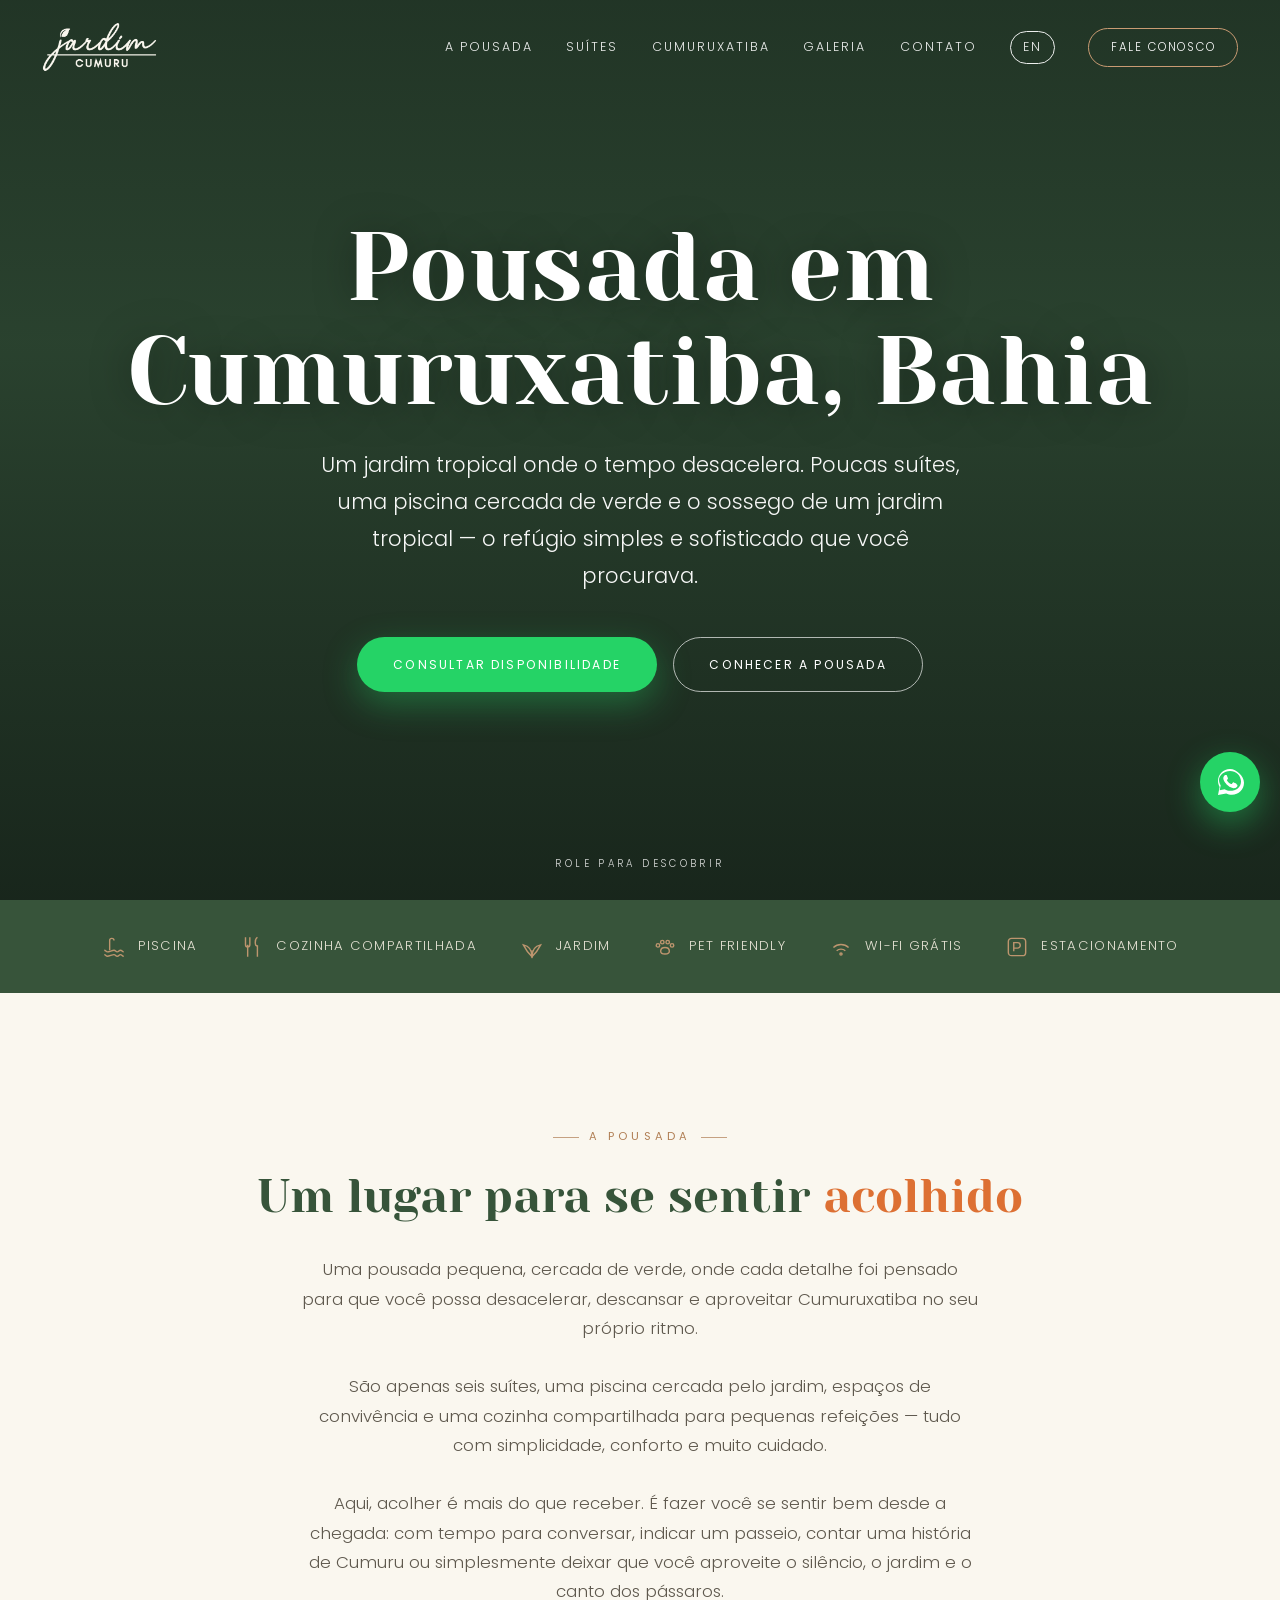
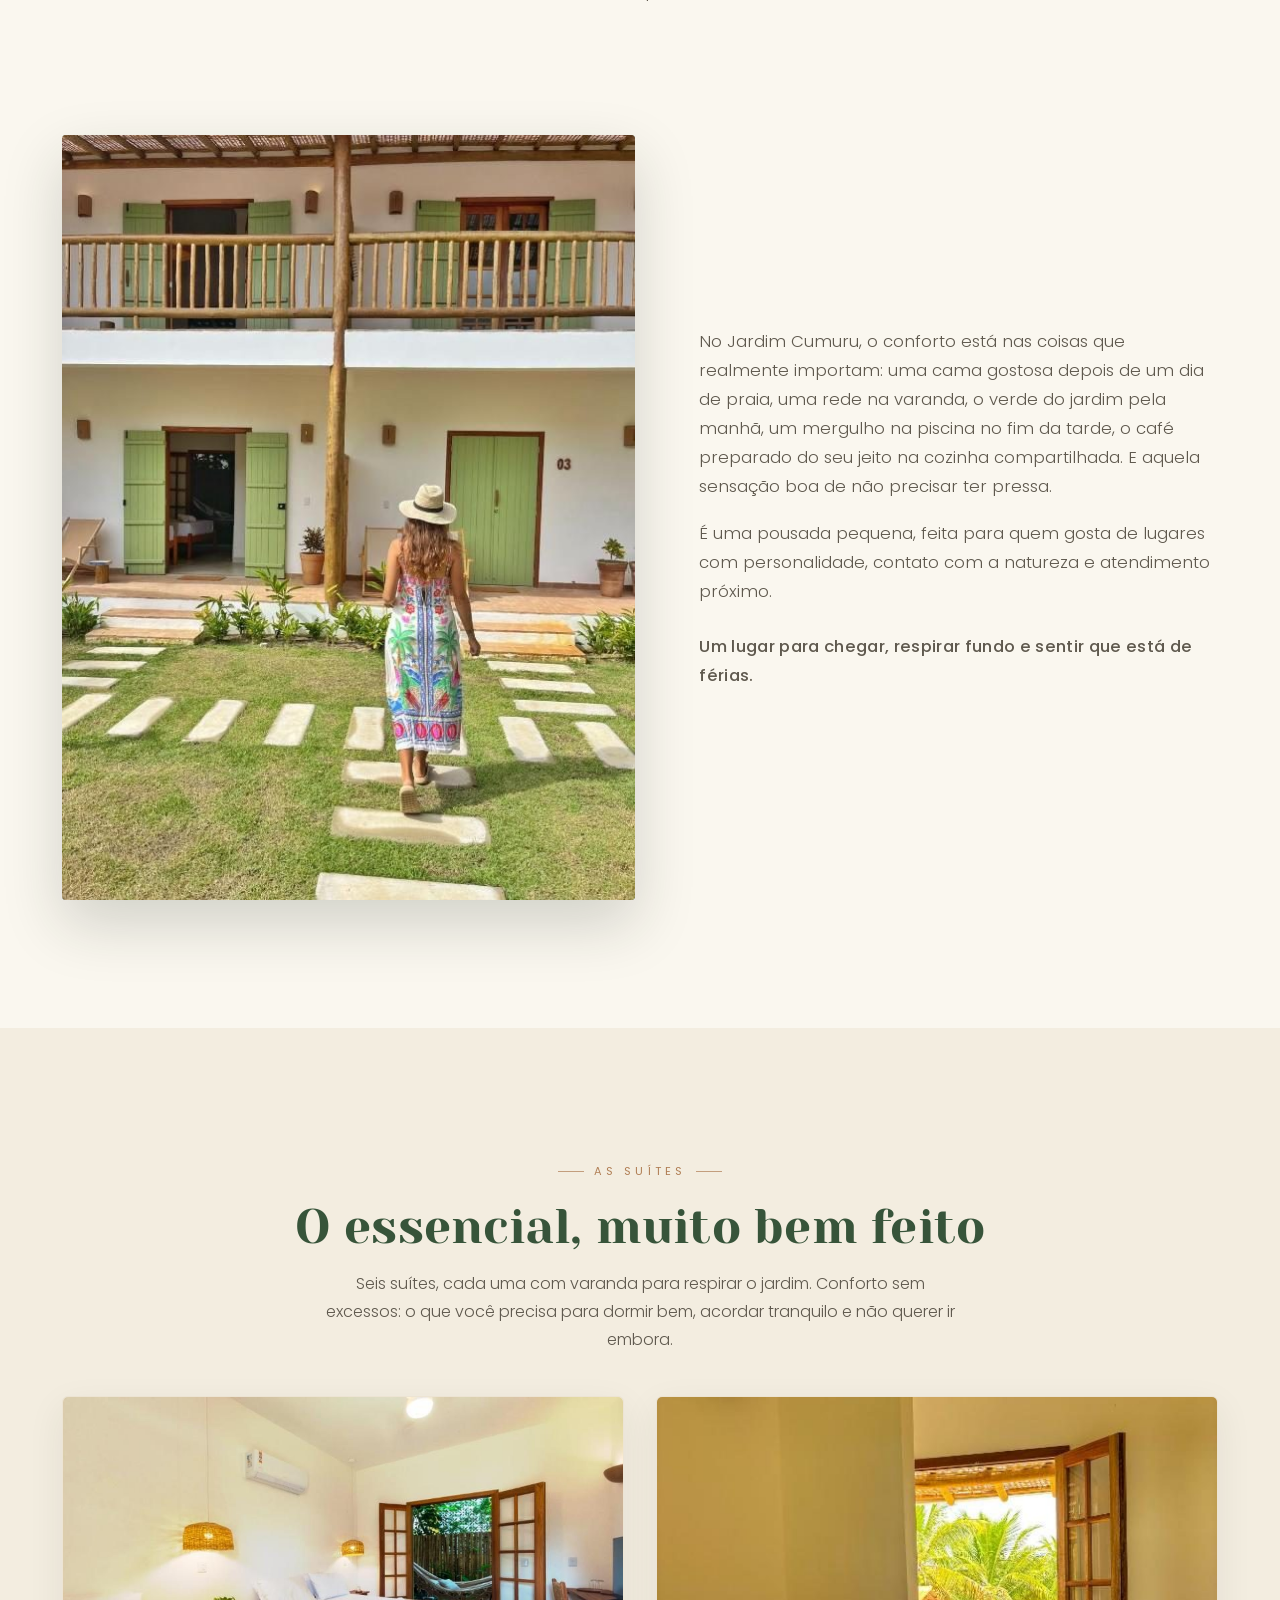
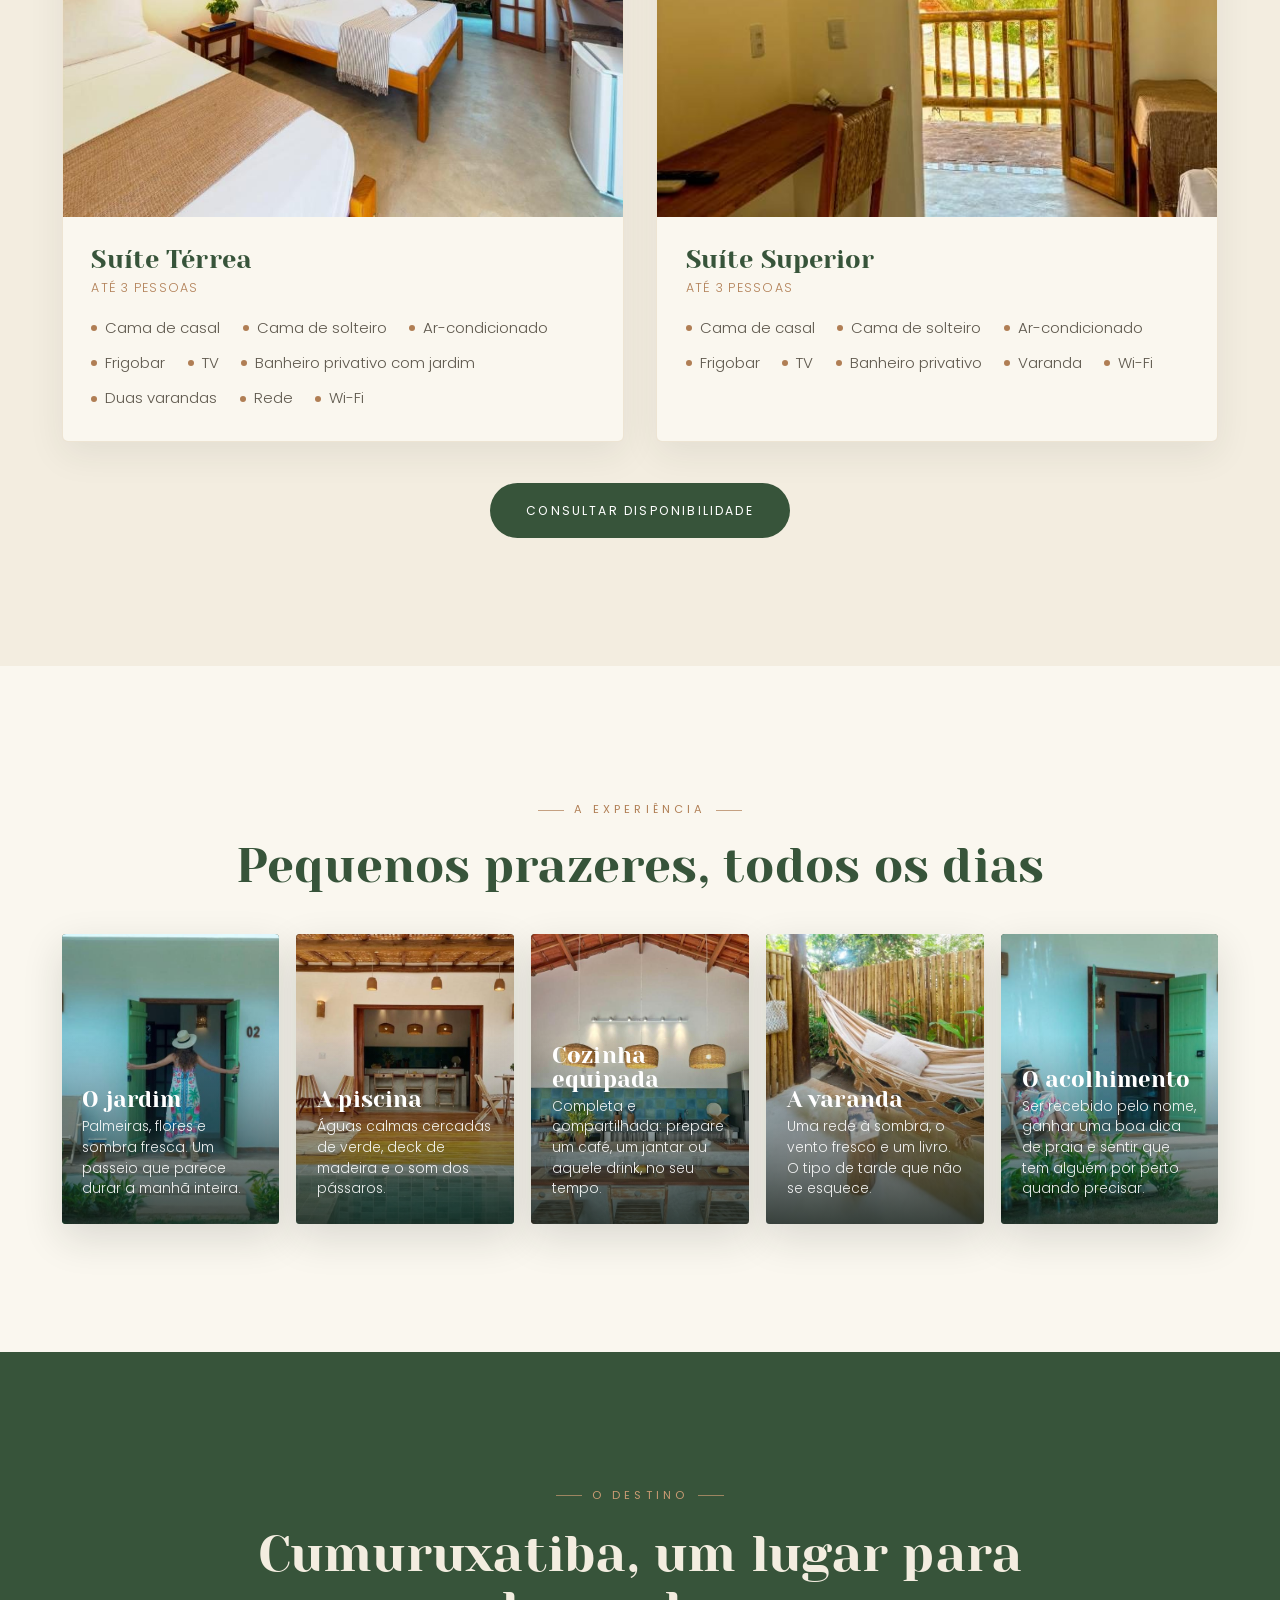
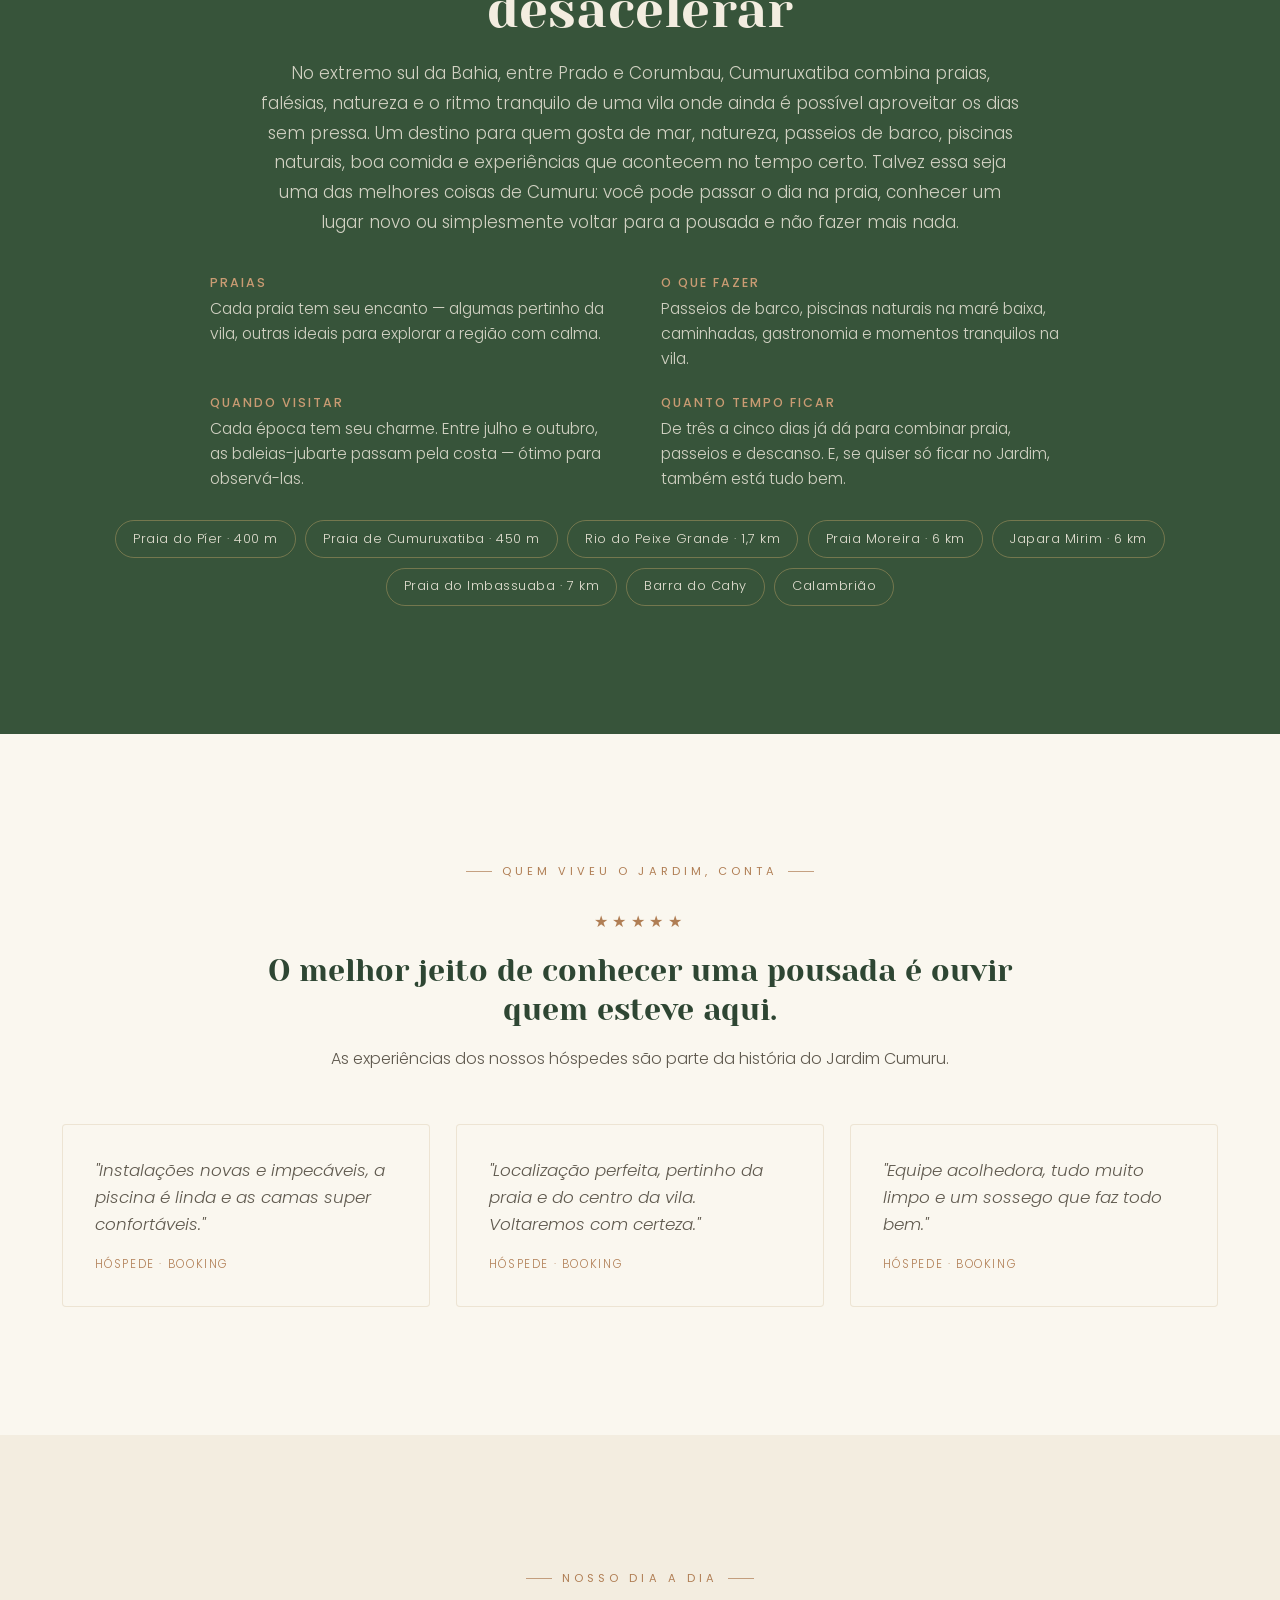
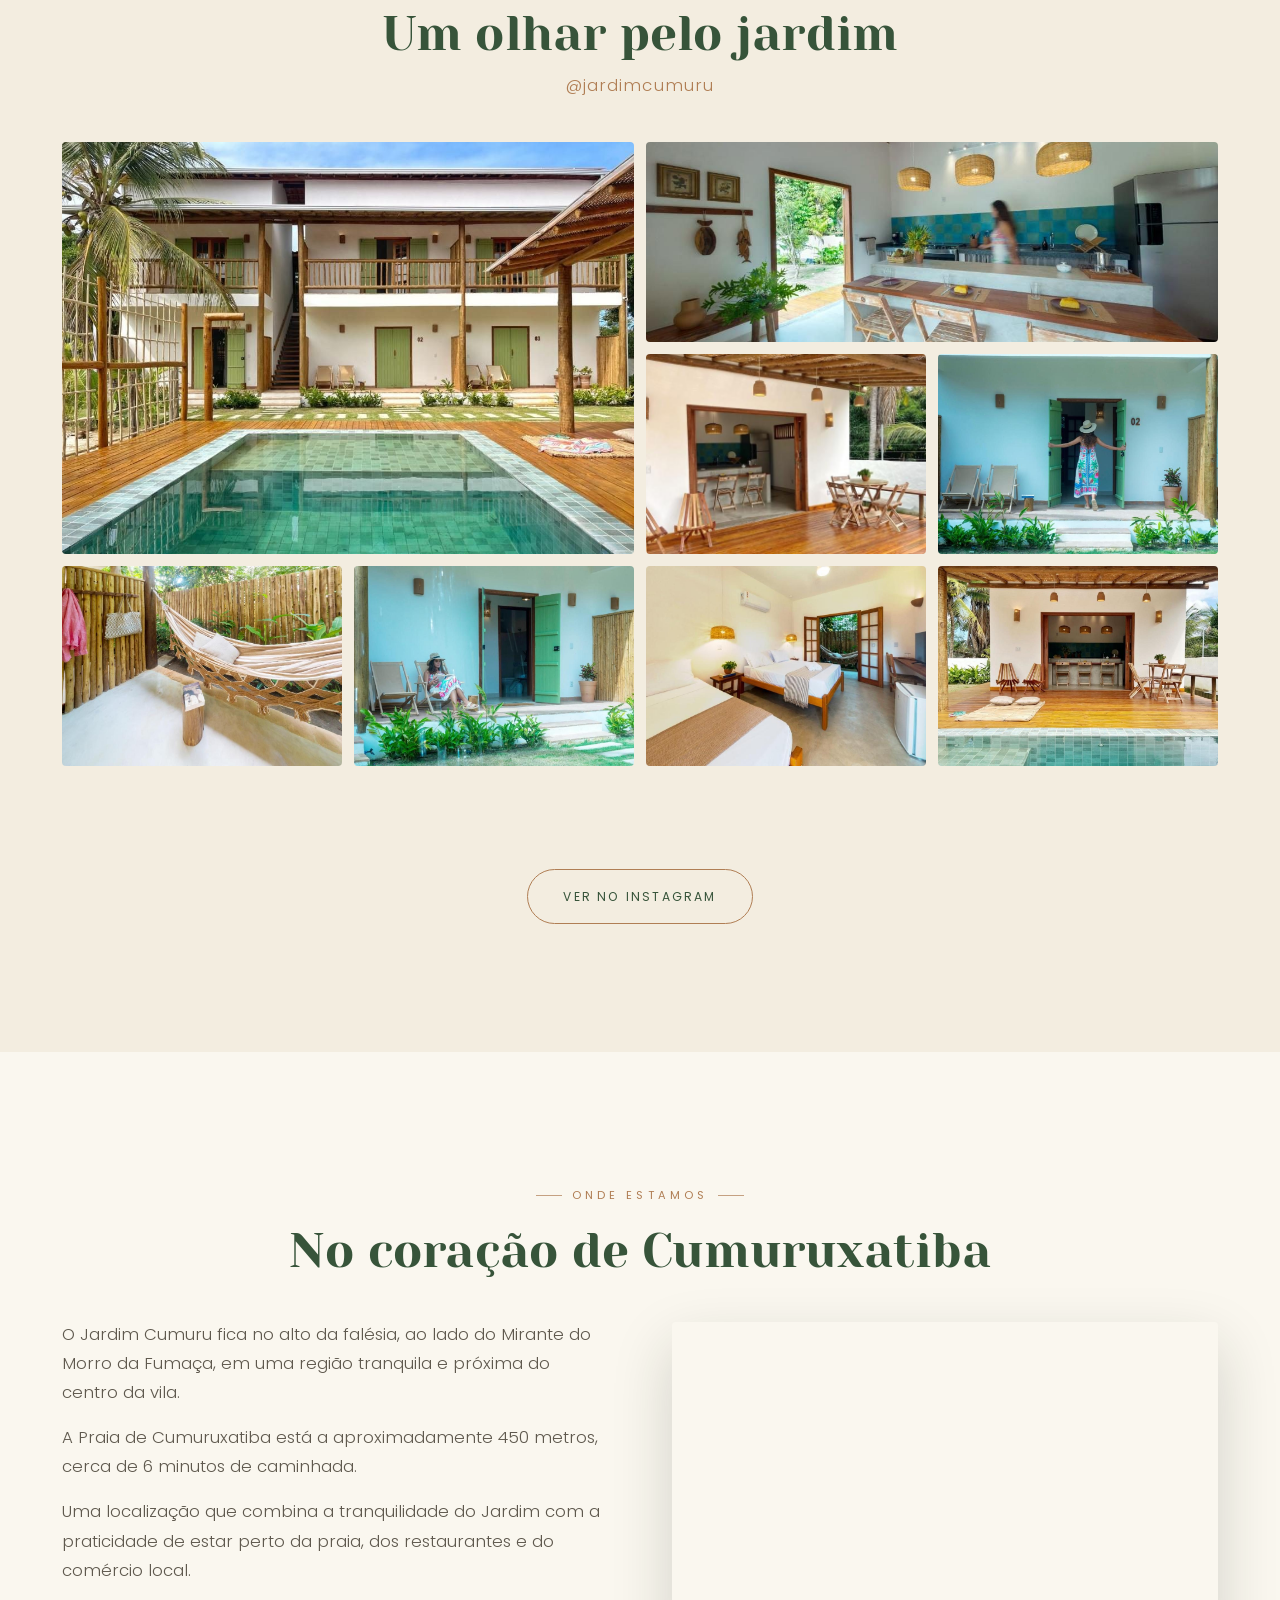
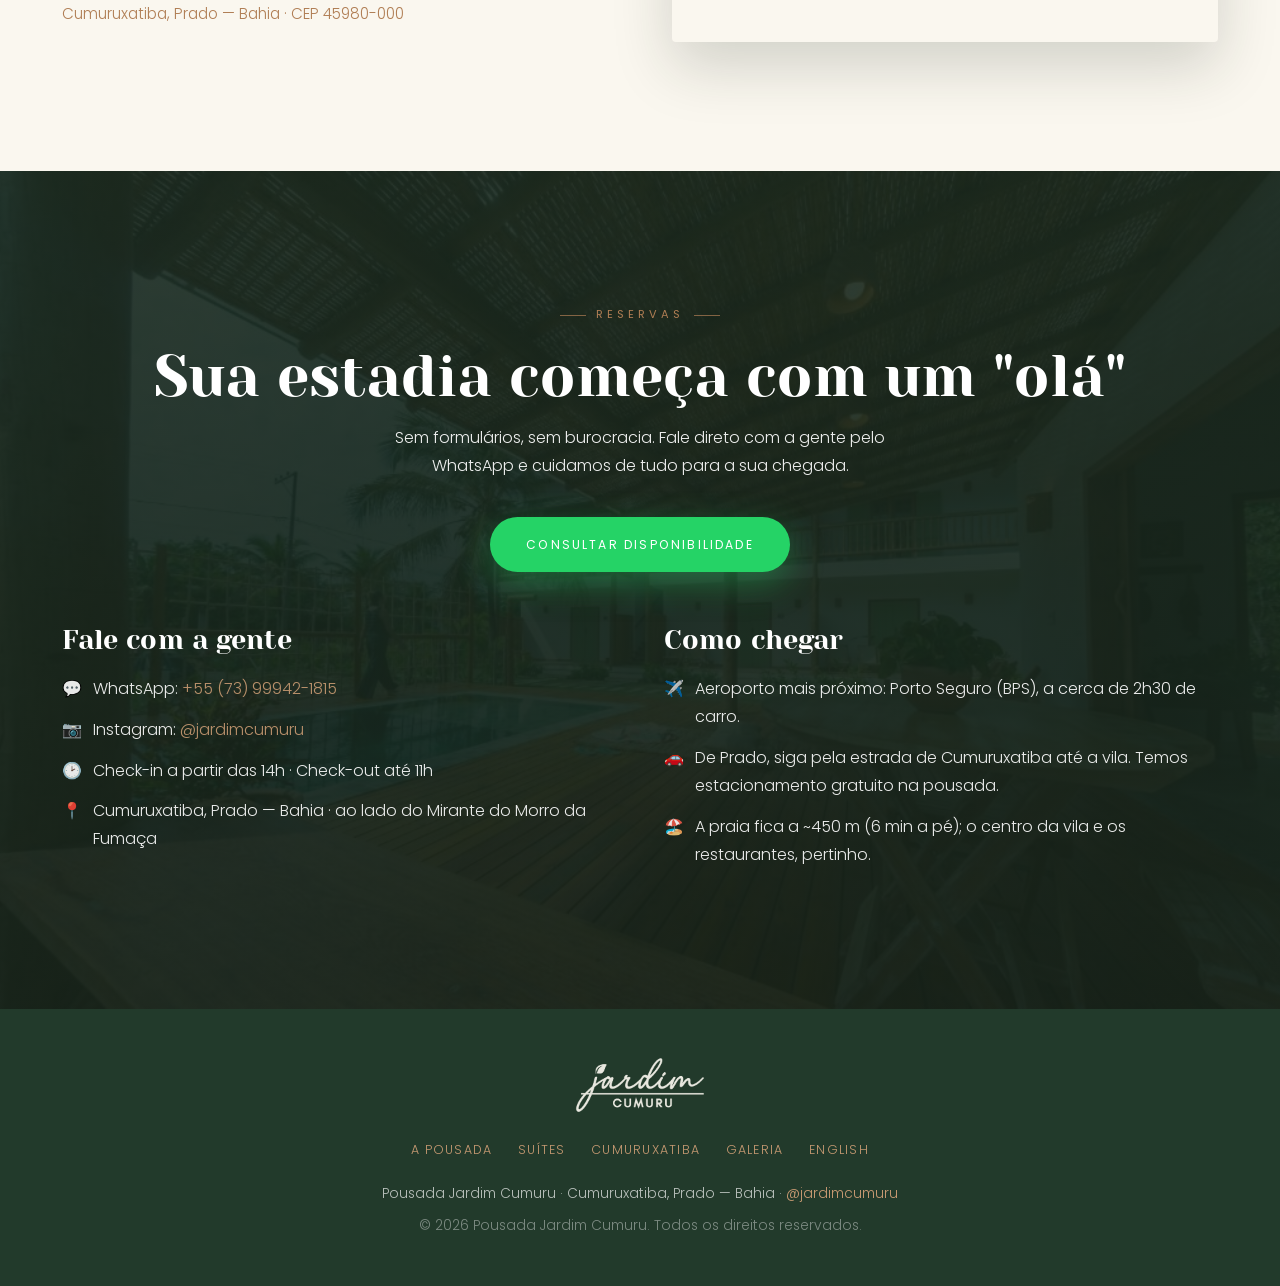
==== commit f1d91833: "Add files via upload" ====
--- a/index.html
+++ b/index.html
@@ -1,36 +1,29 @@
 <!DOCTYPE html>
 <!--
-  =====================================================================
-  POUSADA JARDIM CUMURU — configuração rápida (edite só estas linhas)
-  ---------------------------------------------------------------------
-  1) WhatsApp: JÁ CONFIGURADO (+55 73 99942-1815). Para trocar, substitua
-     o número 5573999421815 em todo o arquivo.
-  2) Domínio: troque https://www.jardimcumuru.com.br pelo seu domínio.
-  3) Fotos: ficam em assets/photos/ (p01..p13.jpg). Para trocar, basta
-     substituir o arquivo mantendo o nome, ou apontar outro caminho.
-  4) Instagram: cole o widget na seção GALERIA (veja README.md).
-  =====================================================================
+  POUSADA JARDIM CUMURU — config: WhatsApp 5573999421815 · domínio jardimcumuru.com.br
+  Fotos em assets/photos/ (p01..p13.jpg). Instagram: widget na seção GALERIA.
 -->
 <html lang="pt-BR">
 <head>
   <meta charset="UTF-8" />
   <meta name="viewport" content="width=device-width, initial-scale=1" />
-  <title>Pousada Jardim Cumuru — Pousada Boutique em Cumuruxatiba, Sul da Bahia</title>
-  <meta name="description" content="Pousada boutique em Cumuruxatiba, sul da Bahia: um jardim tropical com piscina e cozinha compartilhada equipada. Suítes com varanda, sossego e natureza. Aceita pets. Reserve pelo WhatsApp." />
+  <title>Pousada Jardim Cumuru — Pousada em Cumuruxatiba, Sul da Bahia</title>
+  <meta name="description" content="Pousada boutique em Cumuruxatiba, sul da Bahia: um jardim tropical com piscina e cozinha compartilhada. Apenas seis suítes, sossego e natureza. Aceita pets. Fale no WhatsApp." />
   <meta name="robots" content="index,follow,max-image-preview:large" />
+  <meta name="google-site-verification" content="N6rFV7KXP22t-vhf0-cyKFRAglkDoHmZTyKWilUgs_o" />
   <meta name="theme-color" content="#26382b" />
-  <link rel="canonical" href="https://www.jardimcumuru.com.br/" />
-  <link rel="alternate" hreflang="pt-BR" href="https://www.jardimcumuru.com.br/" />
-  <link rel="alternate" hreflang="en" href="https://www.jardimcumuru.com.br/en/" />
-  <link rel="alternate" hreflang="x-default" href="https://www.jardimcumuru.com.br/" />
+  <link rel="canonical" href="https://jardimcumuru.com.br/" />
+  <link rel="alternate" hreflang="pt-BR" href="https://jardimcumuru.com.br/" />
+  <link rel="alternate" hreflang="en" href="https://jardimcumuru.com.br/en/" />
+  <link rel="alternate" hreflang="x-default" href="https://jardimcumuru.com.br/" />
 
   <meta property="og:type" content="website" />
   <meta property="og:site_name" content="Pousada Jardim Cumuru" />
-  <meta property="og:title" content="Pousada Jardim Cumuru — um jardim tropical em Cumuruxatiba" />
-  <meta property="og:description" content="Suítes com varanda, piscina, cozinha equipada e o sossego de um jardim tropical, a 450 m das praias de Cumuruxatiba. Reserve pelo WhatsApp." />
+  <meta property="og:title" content="Pousada Jardim Cumuru — pousada em Cumuruxatiba, sul da Bahia" />
+  <meta property="og:description" content="Um jardim tropical com piscina e cozinha compartilhada, a poucos passos das praias de Cumuruxatiba. Apenas seis suítes. Fale no WhatsApp." />
   <meta property="og:locale" content="pt_BR" />
-  <meta property="og:url" content="https://www.jardimcumuru.com.br/" />
-  <meta property="og:image" content="https://www.jardimcumuru.com.br/assets/og-image.jpg" />
+  <meta property="og:url" content="https://jardimcumuru.com.br/" />
+  <meta property="og:image" content="https://jardimcumuru.com.br/assets/og-image.jpg" />
   <meta name="twitter:card" content="summary_large_image" />
 
   <link rel="icon" href="assets/favicon.png" type="image/png" />
@@ -46,32 +39,30 @@
     "@context": "https://schema.org",
     "@type": "LodgingBusiness",
     "name": "Pousada Jardim Cumuru",
-    "description": "Pousada boutique em Cumuruxatiba, sul da Bahia. Suítes com varanda, piscina e um jardim tropical a poucos passos do mar.",
-    "url": "https://www.jardimcumuru.com.br/",
-    "image": "https://www.jardimcumuru.com.br/assets/og-image.jpg",
+    "description": "Pousada boutique em Cumuruxatiba, sul da Bahia. Seis suítes, piscina e um jardim tropical a poucos passos do mar.",
+    "url": "https://jardimcumuru.com.br/",
+    "image": "https://jardimcumuru.com.br/assets/og-image.jpg",
     "telephone": "+5573999421815",
     "priceRange": "$$",
     "address": {
       "@type": "PostalAddress",
-      "streetAddress": "Cumuruxatiba",
+      "streetAddress": "Mirante do Morro da Fumaça, Cumuruxatiba",
       "addressLocality": "Prado",
       "addressRegion": "BA",
+      "postalCode": "45980-000",
       "addressCountry": "BR"
     },
-    "geo": { "@type": "GeoCoordinates", "latitude": -17.0956, "longitude": -39.1878 },
+    "geo": { "@type": "GeoCoordinates", "latitude": -17.1089299, "longitude": -39.1840944 },
     "amenityFeature": [
       { "@type": "LocationFeatureSpecification", "name": "Piscina ao ar livre", "value": true },
       { "@type": "LocationFeatureSpecification", "name": "Jardim", "value": true },
-      { "@type": "LocationFeatureSpecification", "name": "Cozinha compartilhada equipada", "value": true },
+      { "@type": "LocationFeatureSpecification", "name": "Cozinha compartilhada", "value": true },
       { "@type": "LocationFeatureSpecification", "name": "Wi-Fi grátis", "value": true },
       { "@type": "LocationFeatureSpecification", "name": "Ar-condicionado", "value": true },
       { "@type": "LocationFeatureSpecification", "name": "Estacionamento grátis", "value": true },
-      { "@type": "LocationFeatureSpecification", "name": "Serviço de quarto", "value": true },
-      { "@type": "LocationFeatureSpecification", "name": "Quartos para famílias", "value": true },
       { "@type": "LocationFeatureSpecification", "name": "Aceita pets", "value": true }
     ],
     "petsAllowed": true,
-    "aggregateRating": { "@type": "AggregateRating", "ratingValue": "9.7", "bestRating": "10", "ratingCount": "19" },
     "sameAs": ["https://www.instagram.com/jardimcumuru"]
   }
   </script>
@@ -97,7 +88,7 @@
     <a class="burger" href="#menu" aria-label="Abrir menu"><span></span><span></span><span></span></a>
   </header>
 
-  <!-- ============ HERO (slideshow) ============ -->
+  <!-- ============ HERO ============ -->
   <section class="hero" id="top">
     <div class="hero__slides" aria-hidden="true">
       <img src="assets/photos/p13.jpg" alt="" />
@@ -106,10 +97,10 @@
       <img src="assets/photos/p02.jpg" alt="" />
     </div>
     <div class="container">
-      <h1>Um jardim tropical</h1>
-      <p class="lead">Onde o tempo desacelera. Poucas suítes, uma piscina cercada de verde e o sossego de um jardim tropical — o refúgio simples e sofisticado que você procurava.</p>
+      <h1>Pousada em Cumuruxatiba, Bahia</h1>
+      <p class="lead">Um jardim tropical onde o tempo desacelera. Poucas suítes, uma piscina cercada de verde e o sossego de um jardim tropical — o refúgio simples e sofisticado que você procurava.</p>
       <div style="display:flex;gap:1rem;justify-content:center;flex-wrap:wrap">
-        <a class="btn btn--wpp" href="https://wa.me/5573999421815?text=Ol%C3%A1!%20Gostaria%20de%20informa%C3%A7%C3%B5es%20e%20reserva%20na%20Pousada%20Jardim%20Cumuru." target="_blank" rel="noopener">Consultar disponibilidade</a>
+        <a class="btn btn--wpp" href="https://wa.me/5573999421815?text=Ol%C3%A1!%20Gostaria%20de%20consultar%20disponibilidade%20na%20Pousada%20Jardim%20Cumuru." target="_blank" rel="noopener">Consultar disponibilidade</a>
         <a class="btn btn--ghost" href="#pousada">Conhecer a pousada</a>
       </div>
     </div>
@@ -120,53 +111,93 @@
   <section class="amenities">
     <div class="container">
       <div class="amenity"><svg viewBox="0 0 24 24"><path d="M3 15c1.5 0 1.5 1.5 3 1.5S10.5 15 12 15s1.5 1.5 3 1.5S16.5 15 18 15s1.5 1.5 3 1.5"/><path d="M3 19c1.5 0 1.5 1.5 3 1.5S10.5 19 12 19s1.5 1.5 3 1.5S16.5 19 18 19s1.5 1.5 3 1.5"/><path d="M8 15V6a2 2 0 0 1 4 0"/></svg>Piscina</div>
-      <div class="amenity"><svg viewBox="0 0 24 24"><path d="M6 3v7a2 2 0 0 0 4 0V3M8 10v11"/><path d="M17 3c-1.5 1-2 3-2 5s.5 3 2 3v10"/></svg>Cozinha equipada</div>
+      <div class="amenity"><svg viewBox="0 0 24 24"><path d="M6 3v7a2 2 0 0 0 4 0V3M8 10v11"/><path d="M17 3c-1.5 1-2 3-2 5s.5 3 2 3v10"/></svg>Cozinha compartilhada</div>
       <div class="amenity"><svg viewBox="0 0 24 24"><path d="M12 21c0-6 3-10 8-11-3 6-5 8-8 11z"/><path d="M12 21c0-6-3-10-8-11 3 6 5 8 8 11z"/><path d="M12 21v-6"/></svg>Jardim</div>
-      <div class="amenity"><svg viewBox="0 0 24 24"><circle cx="5.5" cy="10.5" r="1.6"/><circle cx="9.5" cy="7.5" r="1.6"/><circle cx="14.5" cy="7.5" r="1.6"/><circle cx="18.5" cy="10.5" r="1.6"/><path d="M8 16c0-2 1.7-3.5 4-3.5S16 14 16 16c0 1.6-1.3 2.5-4 2.5S8 17.6 8 16z"/></svg>Aceita pets</div>
+      <div class="amenity"><svg viewBox="0 0 24 24"><circle cx="5.5" cy="10.5" r="1.6"/><circle cx="9.5" cy="7.5" r="1.6"/><circle cx="14.5" cy="7.5" r="1.6"/><circle cx="18.5" cy="10.5" r="1.6"/><path d="M8 16c0-2 1.7-3.5 4-3.5S16 14 16 16c0 1.6-1.3 2.5-4 2.5S8 17.6 8 16z"/></svg>Pet friendly</div>
       <div class="amenity"><svg viewBox="0 0 24 24"><path d="M5 12.5a10 10 0 0 1 14 0"/><path d="M8 15.5a6 6 0 0 1 8 0"/><circle cx="12" cy="18.5" r="1"/></svg>Wi-Fi grátis</div>
       <div class="amenity"><svg viewBox="0 0 24 24"><rect x="4" y="4" width="16" height="16" rx="3"/><path d="M9 16V8h3.5a2.5 2.5 0 0 1 0 5H9"/></svg>Estacionamento</div>
     </div>
   </section>
 
-  <!-- ============ STATEMENT ============ -->
+  <!-- ============ A POUSADA ============ -->
   <section class="section statement" id="pousada">
     <div class="container">
       <span class="eyebrow center">A Pousada</span>
-      <p class="big">Poucos quartos, muito cuidado e um jardim tropical que envolve tudo em verde e sombra. A Pousada Jardim Cumuru é um convite a <em>fazer menos e sentir mais</em> — no sul da Bahia que ainda é segredo.</p>
-      <p class="sub">Instalações novas e impecáveis, a poucos passos das melhores praias de Cumuruxatiba. Aqui, o luxo é ter tempo.</p>
-    </div>
-  </section>
-
-  <!-- ============ FULL-BLEED 1 ============ -->
-  <section class="fullbleed" style="background-image:url('assets/photos/p06.jpg')">
-    <div class="container reveal">
-      <span class="eyebrow center">O nosso convite</span>
-      <p class="big">"Chegar e respirar fundo. O jardim, o canto dos pássaros, o cheiro do mar."</p>
-      <a class="btn btn--gold" href="https://wa.me/5573999421815?text=Ol%C3%A1!%20Gostaria%20de%20saber%20mais%20sobre%20a%20Pousada%20Jardim%20Cumuru." target="_blank" rel="noopener">Fale conosco</a>
-    </div>
-  </section>
-
-  <!-- ============ SPLIT: A CASA ============ -->
-  <section class="section">
+      <p class="big">Um lugar para se sentir <em>acolhido</em></p>
+      <p class="sub">Uma pousada pequena, cercada de verde, onde cada detalhe foi pensado para que você possa desacelerar, descansar e aproveitar Cumuruxatiba no seu próprio ritmo.</p>
+      <p class="sub">São apenas seis suítes, uma piscina cercada pelo jardim, espaços de convivência e uma cozinha compartilhada para pequenas refeições — tudo com simplicidade, conforto e muito cuidado.</p>
+      <p class="sub">Aqui, acolher é mais do que receber. É fazer você se sentir bem desde a chegada: com tempo para conversar, indicar um passeio, contar uma história de Cumuru ou simplesmente deixar que você aproveite o silêncio, o jardim e o canto dos pássaros.</p>
+    </div>
+  </section>
+
+  <section class="section" style="padding-top:0">
     <div class="container">
       <div class="split reveal">
         <div class="split__media split__media--tall">
-          <img src="assets/photos/p09.jpg" alt="Jardim e caminho de pedras entre as suítes da Pousada Jardim Cumuru" loading="lazy" onerror="this.closest('.split__media').style.background='linear-gradient(160deg,#5e7a63,#2c4433)';this.style.display='none'" />
+          <img src="assets/photos/p09.jpg" alt="Jardim e caminho de pedras entre as suítes da Pousada Jardim Cumuru" loading="lazy" onerror="this.closest('.split__media').style.background='linear-gradient(160deg,#6f8a74,#2f4a34)';this.style.display='none'" />
         </div>
         <div class="split__body">
-          <span class="eyebrow">A Casa</span>
-          <h2>Simplicidade que abraça</h2>
-          <p>Cada detalhe foi pensado para o descanso: a sombra fresca das palmeiras, o reflexo do céu na piscina ao entardecer, o silêncio que só um lugar preservado oferece.</p>
-          <p>Uma cozinha compartilhada completa, toda equipada, fica à sua disposição para preparar o que quiser, na sua hora. E, quando bater a vontade de mar, ele está logo ali.</p>
-          <p>Aceitamos pets e temos quartos para famílias — venha do seu jeito, com quem você quiser.</p>
-          <a class="btn btn--outline" href="#suites">Ver as suítes</a>
-        </div>
-      </div>
-    </div>
-  </section>
-
-  <!-- ============ EXPERIÊNCIAS (tiles com foto) ============ -->
-  <section class="section" style="background:var(--areia-clara)">
+          <p>No Jardim Cumuru, o conforto está nas coisas que realmente importam: uma cama gostosa depois de um dia de praia, uma rede na varanda, o verde do jardim pela manhã, um mergulho na piscina no fim da tarde, o café preparado do seu jeito na cozinha compartilhada. E aquela sensação boa de não precisar ter pressa.</p>
+          <p>É uma pousada pequena, feita para quem gosta de lugares com personalidade, contato com a natureza e atendimento próximo.</p>
+          <p class="tagline">Um lugar para chegar, respirar fundo e sentir que está de férias.</p>
+        </div>
+      </div>
+    </div>
+  </section>
+
+  <!-- ============ AS SUÍTES ============ -->
+  <section class="section" id="suites" style="background:var(--areia-clara)">
+    <div class="container">
+      <div class="ig-head reveal">
+        <span class="eyebrow center">As Suítes</span>
+        <h2 style="color:var(--verde-fundo);font-size:clamp(2rem,4.2vw,3rem)">O essencial, muito bem feito</h2>
+        <p style="color:var(--tinta-suave);max-width:640px;margin:1rem auto 0">Seis suítes, cada uma com varanda para respirar o jardim. Conforto sem excessos: o que você precisa para dormir bem, acordar tranquilo e não querer ir embora.</p>
+      </div>
+      <div class="suite-grid">
+        <div class="suite-card reveal">
+          <div class="suite-card__media"><img src="assets/photos/p03.jpg" alt="Suíte Térrea da Pousada Jardim Cumuru" loading="lazy" /></div>
+          <div class="suite-card__body">
+            <h3>Suíte Térrea</h3>
+            <p class="suite-card__cap">Até 3 pessoas</p>
+            <ul>
+              <li>Cama de casal</li>
+              <li>Cama de solteiro</li>
+              <li>Ar-condicionado</li>
+              <li>Frigobar</li>
+              <li>TV</li>
+              <li>Banheiro privativo com jardim</li>
+              <li>Duas varandas</li>
+              <li>Rede</li>
+              <li>Wi-Fi</li>
+            </ul>
+          </div>
+        </div>
+        <div class="suite-card reveal">
+          <div class="suite-card__media"><img src="assets/photos/p01.jpg" alt="Suíte Superior da Pousada Jardim Cumuru" loading="lazy" /></div>
+          <div class="suite-card__body">
+            <h3>Suíte Superior</h3>
+            <p class="suite-card__cap">Até 3 pessoas</p>
+            <ul>
+              <li>Cama de casal</li>
+              <li>Cama de solteiro</li>
+              <li>Ar-condicionado</li>
+              <li>Frigobar</li>
+              <li>TV</li>
+              <li>Banheiro privativo</li>
+              <li>Varanda</li>
+              <li>Wi-Fi</li>
+            </ul>
+          </div>
+        </div>
+      </div>
+      <div style="text-align:center;margin-top:2.6rem">
+        <a class="btn btn--dark" href="https://wa.me/5573999421815?text=Ol%C3%A1!%20Gostaria%20de%20consultar%20disponibilidade%20de%20su%C3%ADtes%20na%20Pousada%20Jardim%20Cumuru." target="_blank" rel="noopener">Consultar disponibilidade</a>
+      </div>
+    </div>
+  </section>
+
+  <!-- ============ EXPERIÊNCIAS ============ -->
+  <section class="section">
     <div class="container">
       <div class="ig-head reveal">
         <span class="eyebrow center">A experiência</span>
@@ -182,80 +213,56 @@
           <div class="exp__cap"><h3>A piscina</h3><p>Águas calmas cercadas de verde, deck de madeira e o som dos pássaros.</p></div>
         </div>
         <div class="exp reveal">
-          <img src="assets/photos/p11.jpg" alt="Cozinha compartilhada equipada com bancada e azulejos" loading="lazy" />
+          <img src="assets/photos/p11.jpg" alt="Cozinha compartilhada equipada" loading="lazy" />
           <div class="exp__cap"><h3>Cozinha equipada</h3><p>Completa e compartilhada: prepare um café, um jantar ou aquele drink, no seu tempo.</p></div>
         </div>
         <div class="exp reveal">
           <img src="assets/photos/p04.jpg" alt="Rede na varanda à sombra" loading="lazy" />
           <div class="exp__cap"><h3>A varanda</h3><p>Uma rede à sombra, o vento fresco e um livro. O tipo de tarde que não se esquece.</p></div>
         </div>
-      </div>
-    </div>
-  </section>
-
-  <!-- ============ FULL-BLEED 2 ============ -->
-  <section class="fullbleed" style="background-image:url('assets/photos/p03.jpg')">
-    <div class="container reveal">
-      <span class="eyebrow center">Descanso de verdade</span>
-      <p class="big">Camas macias, varanda para o jardim e o silêncio de um lugar que o mundo ainda não descobriu.</p>
-    </div>
-  </section>
-
-  <!-- ============ SPLIT: SUÍTES ============ -->
-  <section class="section" id="suites">
-    <div class="container">
-      <div class="split split--alt reveal">
-        <div class="split__media split__media--tall">
-          <img src="assets/photos/p01.jpg" alt="Suíte com varanda e vista para o coqueiral na Pousada Jardim Cumuru" loading="lazy" onerror="this.closest('.split__media').style.background='linear-gradient(160deg,#5e7a63,#2c4433)';this.style.display='none'" />
-        </div>
-        <div class="split__body">
-          <span class="eyebrow">As Suítes</span>
-          <h2>O essencial, muito bem feito</h2>
-          <p>Poucas suítes, cada uma com varanda para respirar o jardim. Conforto sem excessos: o que você precisa para dormir bem, acordar tranquilo e não querer ir embora.</p>
-          <ul class="features">
-            <li>Varanda privativa</li>
-            <li>Ar-condicionado</li>
-            <li>Wi-Fi grátis</li>
-            <li>TV com streaming</li>
-            <li>Guarda-roupa</li>
-            <li>Banheiro privativo</li>
-            <li>Estacionamento grátis</li>
-          </ul>
-          <p class="tagline">Aceita pets · Quartos para famílias</p>
-          <a class="btn btn--dark" href="https://wa.me/5573999421815?text=Ol%C3%A1!%20Gostaria%20de%20consultar%20disponibilidade%20de%20su%C3%ADtes%20na%20Pousada%20Jardim%20Cumuru." target="_blank" rel="noopener">Consultar disponibilidade</a>
-        </div>
-      </div>
-    </div>
-  </section>
-
-  <!-- ============ DESTINO (SEO) ============ -->
+        <div class="exp reveal">
+          <img src="assets/photos/p06.jpg" alt="Acolhimento no Jardim Cumuru" loading="lazy" />
+          <div class="exp__cap"><h3>O acolhimento</h3><p>Ser recebido pelo nome, ganhar uma boa dica de praia e sentir que tem alguém por perto quando precisar.</p></div>
+        </div>
+      </div>
+    </div>
+  </section>
+
+  <!-- ============ CUMURUXATIBA (destino) ============ -->
   <section class="section band" id="destino">
     <div class="container" style="text-align:center">
-      <span class="eyebrow center">Onde estamos</span>
-      <h2 style="color:var(--areia-clara);font-size:clamp(2rem,4.4vw,3.2rem);max-width:820px;margin:0 auto">Cumuruxatiba, a Bahia que ainda é segredo</h2>
-      <p style="color:rgba(243,237,224,.82);max-width:760px;margin:1.4rem auto 0;font-size:1.06rem">No litoral sul da Bahia, entre o Prado e Corumbau, Cumuruxatiba é uma vila de praias calmas, falésias coloridas e mar sereno. Sem multidões, sem pressa. A Praia de Cumuruxatiba fica a cerca de 450 m (6 min a pé) da pousada; um pouco além, praias desertas, piscinas naturais na maré baixa e, na temporada, as baleias jubarte que passam pela costa. À noite, rodas de samba e forró embalam a vila.</p>
+      <span class="eyebrow center">O destino</span>
+      <h2 style="color:var(--areia-clara);font-size:clamp(2rem,4.4vw,3.2rem);max-width:820px;margin:0 auto">Cumuruxatiba, um lugar para desacelerar</h2>
+      <p style="color:rgba(243,237,224,.82);max-width:760px;margin:1.4rem auto 0;font-size:1.06rem">No extremo sul da Bahia, entre Prado e Corumbau, Cumuruxatiba combina praias, falésias, natureza e o ritmo tranquilo de uma vila onde ainda é possível aproveitar os dias sem pressa. Um destino para quem gosta de mar, natureza, passeios de barco, piscinas naturais, boa comida e experiências que acontecem no tempo certo. Talvez essa seja uma das melhores coisas de Cumuru: você pode passar o dia na praia, conhecer um lugar novo ou simplesmente voltar para a pousada e não fazer mais nada.</p>
+
+      <div class="destino-mais">
+        <div><h3>Praias</h3><p>Cada praia tem seu encanto — algumas pertinho da vila, outras ideais para explorar a região com calma.</p></div>
+        <div><h3>O que fazer</h3><p>Passeios de barco, piscinas naturais na maré baixa, caminhadas, gastronomia e momentos tranquilos na vila.</p></div>
+        <div><h3>Quando visitar</h3><p>Cada época tem seu charme. Entre julho e outubro, as baleias-jubarte passam pela costa — ótimo para observá-las.</p></div>
+        <div><h3>Quanto tempo ficar</h3><p>De três a cinco dias já dá para combinar praia, passeios e descanso. E, se quiser só ficar no Jardim, também está tudo bem.</p></div>
+      </div>
+
       <div class="pill-row">
+        <span class="pill">Praia do Píer · 400 m</span>
         <span class="pill">Praia de Cumuruxatiba · 450 m</span>
         <span class="pill">Rio do Peixe Grande · 1,7 km</span>
         <span class="pill">Praia Moreira · 6 km</span>
         <span class="pill">Japara Mirim · 6 km</span>
         <span class="pill">Praia do Imbassuaba · 7 km</span>
-        <span class="pill">Piscinas naturais</span>
-        <span class="pill">Passeios de barco</span>
-        <span class="pill">Aluguel de bicicleta</span>
-        <span class="pill">Baleias jubarte (jul–out)</span>
-      </div>
-    </div>
-  </section>
-
-  <!-- ============ PROVA SOCIAL ============ -->
+        <span class="pill">Barra do Cahy</span>
+        <span class="pill">Calambrião</span>
+      </div>
+    </div>
+  </section>
+
+  <!-- ============ DEPOIMENTOS ============ -->
   <section class="section">
     <div class="container">
       <div class="rating reveal">
-        <span class="eyebrow center">O que dizem os hóspedes</span>
-        <span class="score">9,7</span>
+        <span class="eyebrow center">Quem viveu o Jardim, conta</span>
         <span class="stars">★★★★★</span>
-        <p style="color:var(--tinta-suave)">Nota de casais no Booking.com · perfeito para viagem a dois</p>
+        <p style="color:var(--verde);font-family:var(--serif);font-size:clamp(1.4rem,2.6vw,1.9rem);line-height:1.3;max-width:760px;margin:.6rem auto 0">O melhor jeito de conhecer uma pousada é ouvir quem esteve aqui.</p>
+        <p style="color:var(--tinta-suave);margin-top:.6rem">As experiências dos nossos hóspedes são parte da história do Jardim Cumuru.</p>
       </div>
       <div class="quotes">
         <blockquote class="quote reveal">"Instalações novas e impecáveis, a piscina é linda e as camas super confortáveis." <cite>Hóspede · Booking</cite></blockquote>
@@ -266,13 +273,6 @@
   </section>
 
   <!-- ============ GALERIA / INSTAGRAM ============ -->
-  <!--
-    GALERIA AUTOMÁTICA DO INSTAGRAM (passo a passo no README.md):
-    1) Crie conta grátis no SnapWidget (snapwidget.com) ou Behold (behold.so)
-    2) Conecte o Instagram @jardimcumuru e gere o código do widget
-    3) Cole o código dentro da div .ig-embed abaixo.
-    Enquanto isso, mostramos abaixo um mosaico com fotos da pousada.
-  -->
   <section class="section" id="galeria" style="background:var(--areia-clara)">
     <div class="container">
       <div class="ig-head reveal">
@@ -280,7 +280,6 @@
         <h2 style="color:var(--verde-fundo);font-size:clamp(2rem,4.2vw,3rem)">Um olhar pelo jardim</h2>
         <a class="ig-handle" href="https://www.instagram.com/jardimcumuru" target="_blank" rel="noopener">@jardimcumuru</a>
       </div>
-
       <div class="mosaic">
         <a class="w2 h2" href="https://www.instagram.com/jardimcumuru" target="_blank" rel="noopener"><img src="assets/photos/p13.jpg" alt="Fachada e piscina da Pousada Jardim Cumuru" loading="lazy" /></a>
         <a class="w2" href="https://www.instagram.com/jardimcumuru" target="_blank" rel="noopener"><img src="assets/photos/p07.jpg" alt="Cozinha compartilhada" loading="lazy" /></a>
@@ -291,35 +290,57 @@
         <a href="https://www.instagram.com/jardimcumuru" target="_blank" rel="noopener"><img src="assets/photos/p03.jpg" alt="Suíte" loading="lazy" /></a>
         <a href="https://www.instagram.com/jardimcumuru" target="_blank" rel="noopener"><img src="assets/photos/p10.jpg" alt="Piscina e deck" loading="lazy" /></a>
       </div>
-
       <!-- >>> COLE AQUI O WIDGET DO INSTAGRAM (SnapWidget/Behold) <<< -->
       <div class="ig-embed"></div>
-
       <div style="text-align:center;margin-top:2.6rem">
         <a class="btn btn--outline" href="https://www.instagram.com/jardimcumuru" target="_blank" rel="noopener">Ver no Instagram</a>
       </div>
     </div>
   </section>
 
-  <!-- ============ CTA / CONTATO ============ -->
+  <!-- ============ ONDE ESTAMOS ============ -->
+  <section class="section" id="onde">
+    <div class="container">
+      <div class="ig-head reveal">
+        <span class="eyebrow center">Onde estamos</span>
+        <h2 style="color:var(--verde-fundo);font-size:clamp(2rem,4.2vw,3rem)">No coração de Cumuruxatiba</h2>
+      </div>
+      <div class="local-grid">
+        <div class="local-text reveal">
+          <p>O Jardim Cumuru fica no alto da falésia, ao lado do Mirante do Morro da Fumaça, em uma região tranquila e próxima do centro da vila.</p>
+          <p>A Praia de Cumuruxatiba está a aproximadamente 450 metros, cerca de 6 minutos de caminhada.</p>
+          <p>Uma localização que combina a tranquilidade do Jardim com a praticidade de estar perto da praia, dos restaurantes e do comércio local.</p>
+          <p style="color:var(--dourado);font-size:.95rem">Cumuruxatiba, Prado — Bahia · CEP 45980-000</p>
+        </div>
+        <div class="contact-map">
+          <iframe title="Mapa da Pousada Jardim Cumuru em Cumuruxatiba" src="https://www.google.com/maps?q=Pousada+Jardim+Cumuru+Cumuruxatiba+Bahia&z=16&output=embed" loading="lazy" referrerpolicy="no-referrer-when-downgrade"></iframe>
+        </div>
+      </div>
+    </div>
+  </section>
+
+  <!-- ============ CONTATO / RESERVAS ============ -->
   <section class="section cta" id="contato">
     <img class="cta__bg" src="assets/photos/p08.jpg" alt="" onerror="this.style.display='none'" />
     <div class="container">
       <span class="eyebrow center">Reservas</span>
       <h2>Sua estadia começa com um "olá"</h2>
       <p>Sem formulários, sem burocracia. Fale direto com a gente pelo WhatsApp e cuidamos de tudo para a sua chegada.</p>
-      <a class="btn btn--wpp" href="https://wa.me/5573999421815?text=Ol%C3%A1!%20Gostaria%20de%20fazer%20uma%20reserva%20na%20Pousada%20Jardim%20Cumuru." target="_blank" rel="noopener">Consultar disponibilidade</a>
+      <a class="btn btn--wpp" href="https://wa.me/5573999421815?text=Ol%C3%A1!%20Gostaria%20de%20consultar%20disponibilidade%20na%20Pousada%20Jardim%20Cumuru." target="_blank" rel="noopener">Consultar disponibilidade</a>
 
       <div class="contact-grid">
         <div class="contact-info">
-          <h3>Onde nos encontrar</h3>
-          <p>📍 <span>Cumuruxatiba, Prado — Bahia, Brasil<br />a cerca de 450 m (6 min a pé) da praia</span></p>
+          <h3>Fale com a gente</h3>
           <p>💬 <span>WhatsApp: <a href="https://wa.me/5573999421815" target="_blank" rel="noopener">+55 (73) 99942-1815</a></span></p>
           <p>📷 <span>Instagram: <a href="https://www.instagram.com/jardimcumuru" target="_blank" rel="noopener">@jardimcumuru</a></span></p>
           <p>🕑 <span>Check-in a partir das 14h · Check-out até 11h</span></p>
-        </div>
-        <div class="contact-map">
-          <iframe title="Mapa de Cumuruxatiba" src="https://www.google.com/maps?q=Cumuruxatiba,+Prado+-+BA&output=embed" loading="lazy" referrerpolicy="no-referrer-when-downgrade"></iframe>
+          <p>📍 <span>Cumuruxatiba, Prado — Bahia · ao lado do Mirante do Morro da Fumaça</span></p>
+        </div>
+        <div class="contact-info">
+          <h3>Como chegar</h3>
+          <p>✈️ <span>Aeroporto mais próximo: Porto Seguro (BPS), a cerca de 2h30 de carro.</span></p>
+          <p>🚗 <span>De Prado, siga pela estrada de Cumuruxatiba até a vila. Temos estacionamento gratuito na pousada.</span></p>
+          <p>🏖️ <span>A praia fica a ~450 m (6 min a pé); o centro da vila e os restaurantes, pertinho.</span></p>
         </div>
       </div>
     </div>
--- a/styles.css
+++ b/styles.css
@@ -189,7 +189,7 @@
 .split__body .btn{margin-top:1.2rem}
 
 /* ---------- Tiles de experiência (foto + legenda) ---------- */
-.exp-grid{display:grid;grid-template-columns:repeat(4,1fr);gap:1.1rem}
+.exp-grid{display:grid;grid-template-columns:repeat(auto-fit,minmax(210px,1fr));gap:1.1rem}
 .exp{position:relative;border-radius:4px;overflow:hidden;aspect-ratio:3/4;box-shadow:0 14px 40px rgba(28,38,30,.14);background:#2f4a34}
 .exp img{position:absolute;inset:0;width:100%;height:100%;object-fit:cover;transition:transform 1s ease}
 .exp:hover img{transform:scale(1.08)}
@@ -317,3 +317,34 @@
   .hero__slides img{opacity:1}
   .hero__slides img:nth-child(n+2){opacity:0}
 }
+
+/* ---------- Suítes: dois tipos (cartões) ---------- */
+.suite-grid{display:grid;grid-template-columns:1fr 1fr;gap:2rem;margin-top:2.6rem}
+.suite-card{background:var(--marfim);border:1px solid rgba(176,141,87,.18);border-radius:6px;overflow:hidden;box-shadow:0 12px 36px rgba(40,50,42,.08)}
+.suite-card__media{aspect-ratio:4/3;overflow:hidden;background:linear-gradient(160deg,#6f8a74,#2f4a34)}
+.suite-card__media img{width:100%;height:100%;object-fit:cover;transition:transform 1s ease}
+.suite-card:hover .suite-card__media img{transform:scale(1.05)}
+.suite-card__body{padding:1.8rem}
+.suite-card__body h3{font-size:1.6rem;color:var(--verde-fundo);margin-bottom:.25rem}
+.suite-card__cap{font-family:var(--sans);font-size:.78rem;letter-spacing:.1em;text-transform:uppercase;color:var(--dourado);margin-bottom:1rem}
+.suite-card__body ul{list-style:none;display:flex;flex-wrap:wrap;gap:.55rem 1.4rem}
+.suite-card__body li{font-size:.94rem;color:var(--tinta-suave);display:flex;align-items:center;gap:.5rem}
+.suite-card__body li::before{content:"";width:6px;height:6px;border-radius:50%;background:var(--dourado);flex:none}
+
+/* ---------- Destino: sub-blocos ---------- */
+.destino-mais{display:grid;grid-template-columns:repeat(2,1fr);gap:1.6rem 2.6rem;max-width:860px;margin:2.4rem auto 0;text-align:left}
+.destino-mais h3{font-family:var(--sans);font-size:.78rem;letter-spacing:.16em;text-transform:uppercase;color:var(--dourado-claro);margin-bottom:.4rem}
+.destino-mais p{color:rgba(243,237,224,.82);font-size:.98rem;line-height:1.6}
+
+/* ---------- Onde estamos (localização) ---------- */
+.local-grid{display:grid;grid-template-columns:1fr 1fr;gap:clamp(2rem,5vw,4rem);align-items:center;margin-top:2.4rem}
+.local-grid .contact-map{min-height:320px}
+.local-text p{color:var(--tinta-suave);margin-bottom:1rem;font-size:1.04rem}
+
+@media (max-width:820px){
+  .suite-grid{grid-template-columns:1fr}
+  .local-grid{grid-template-columns:1fr}
+}
+@media (max-width:620px){
+  .destino-mais{grid-template-columns:1fr}
+}
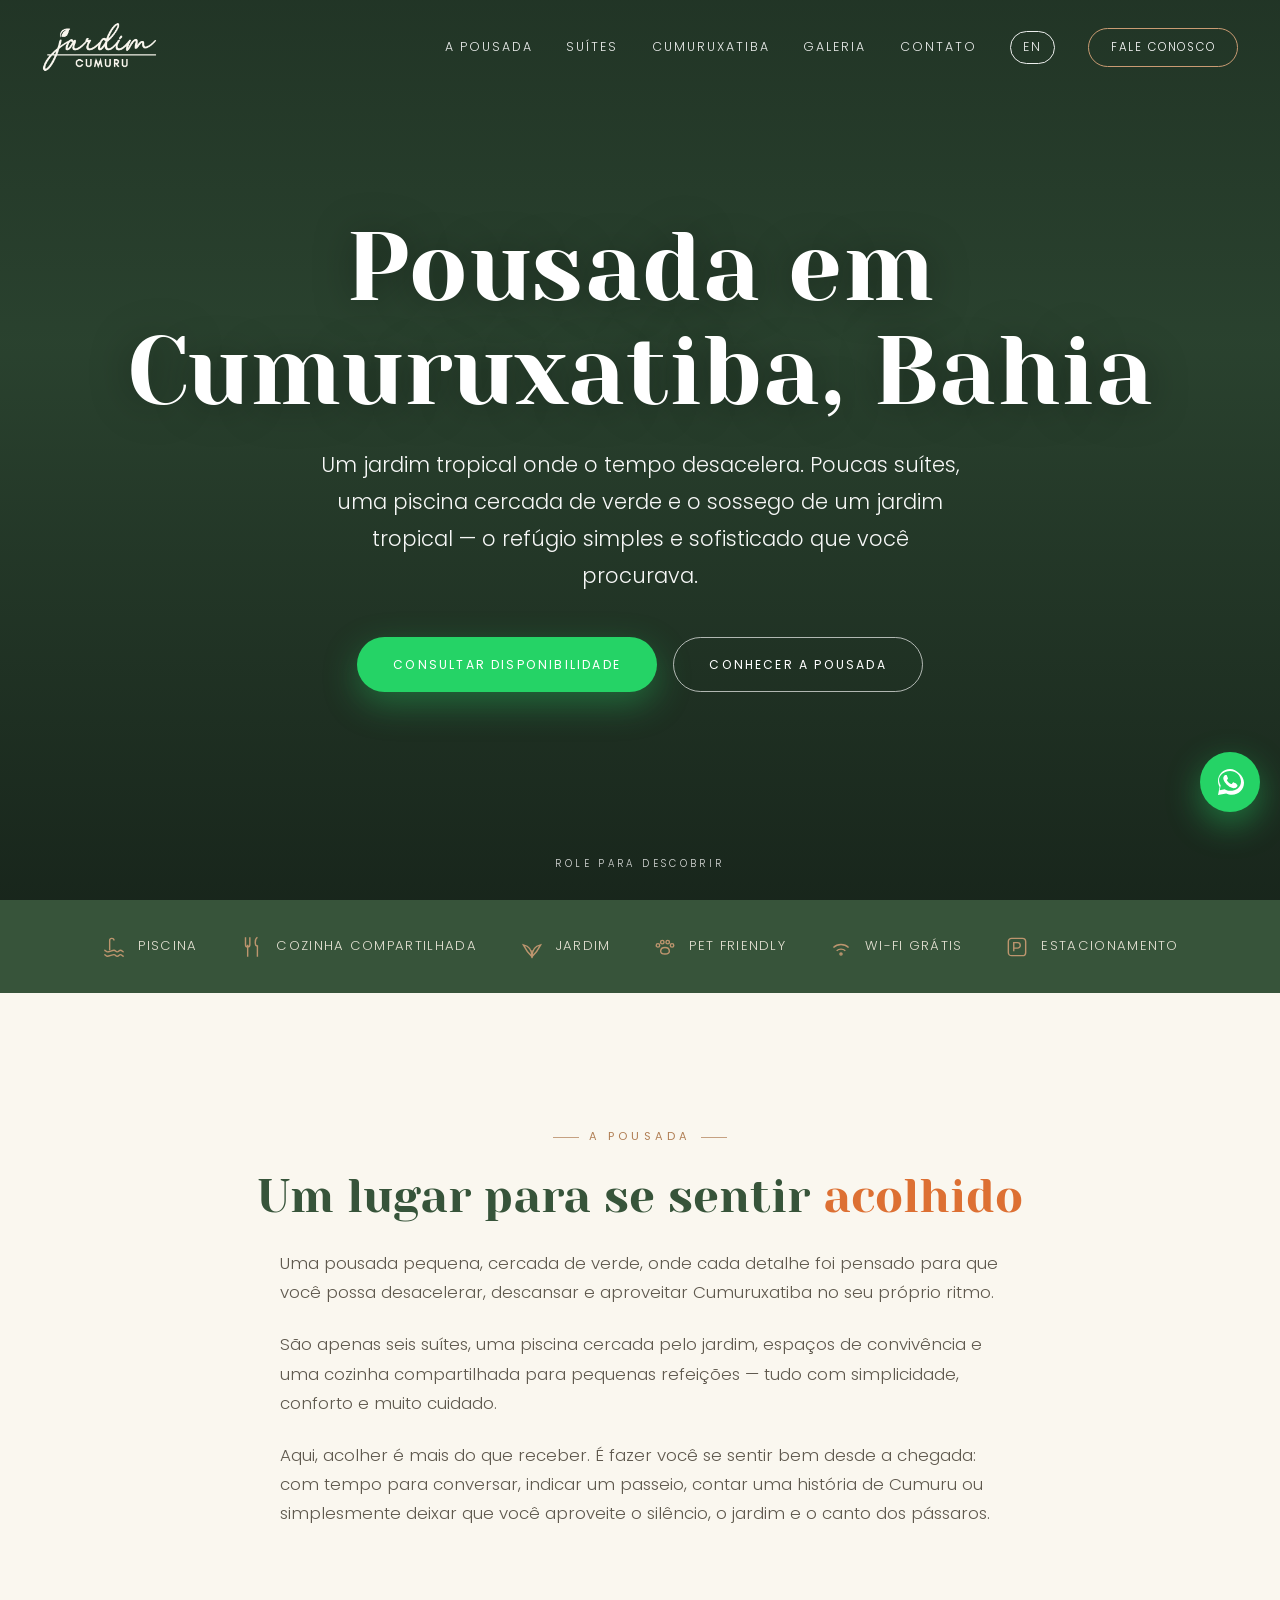
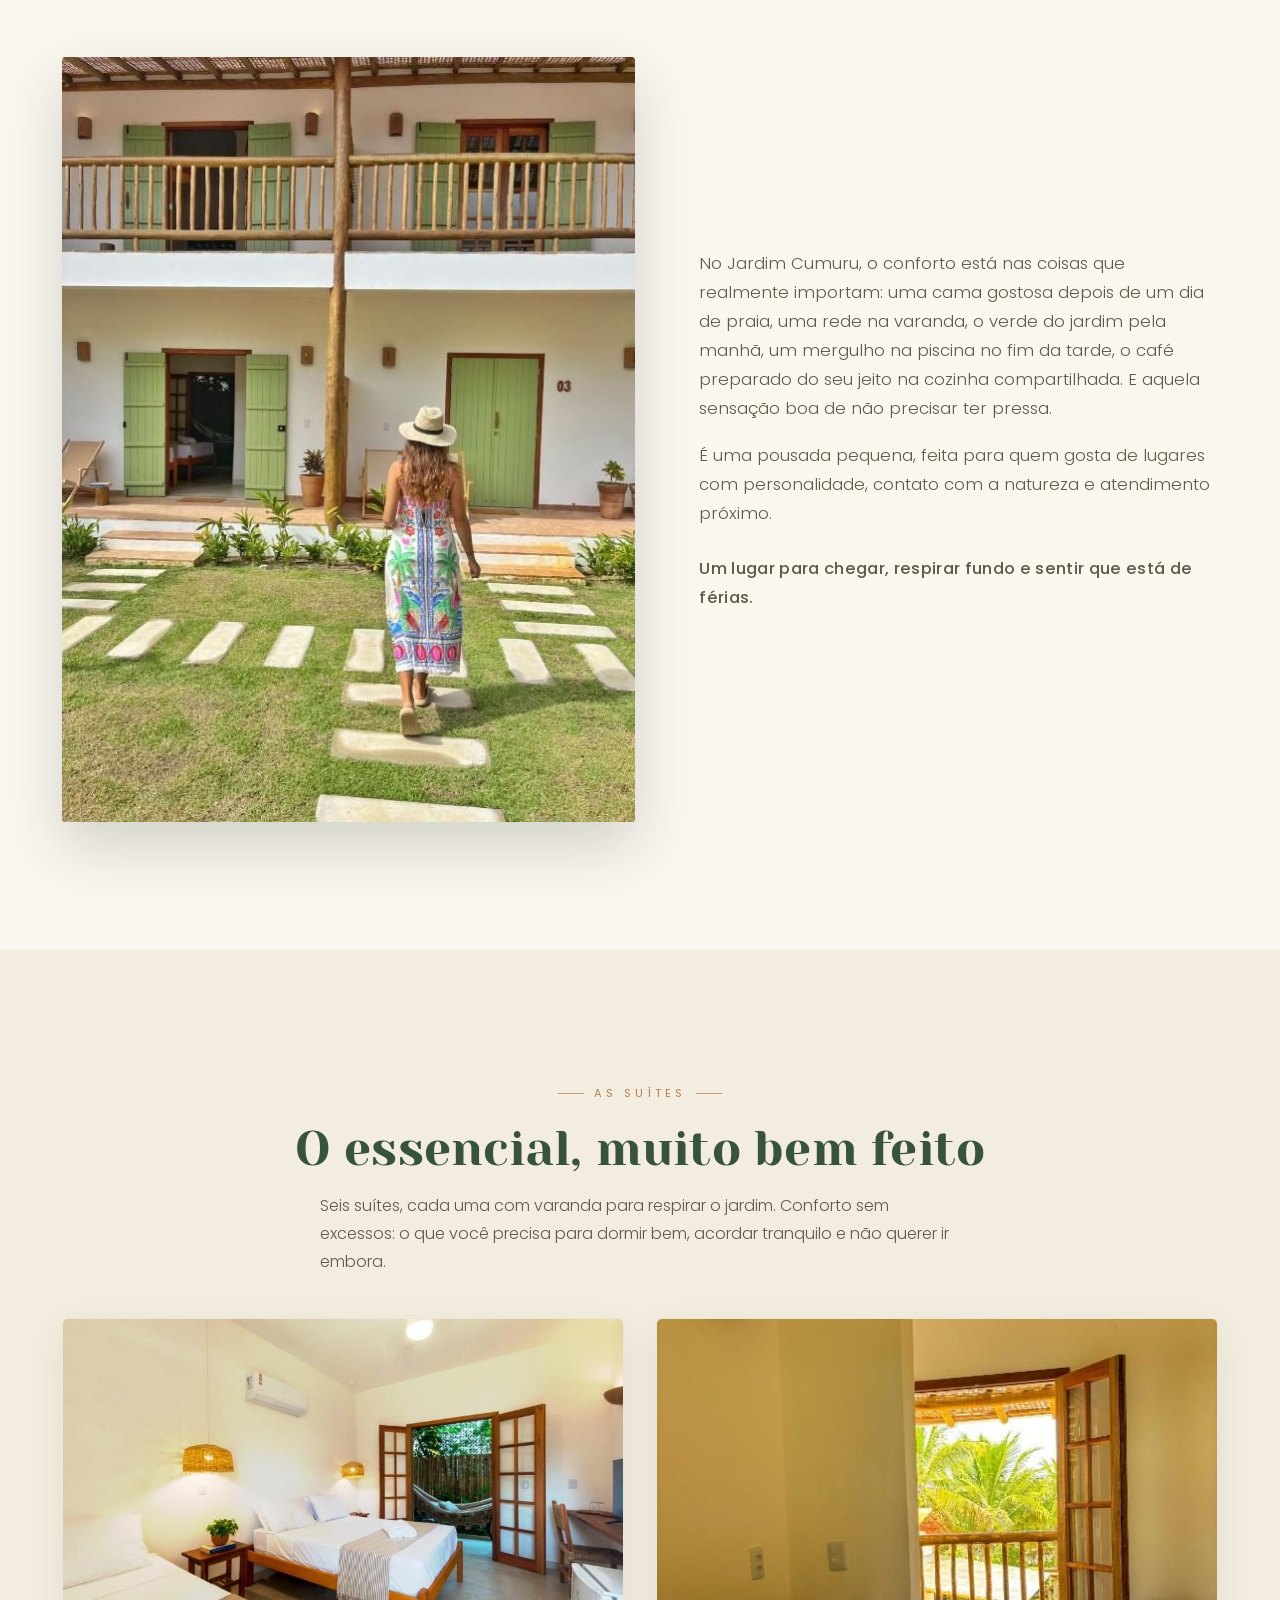
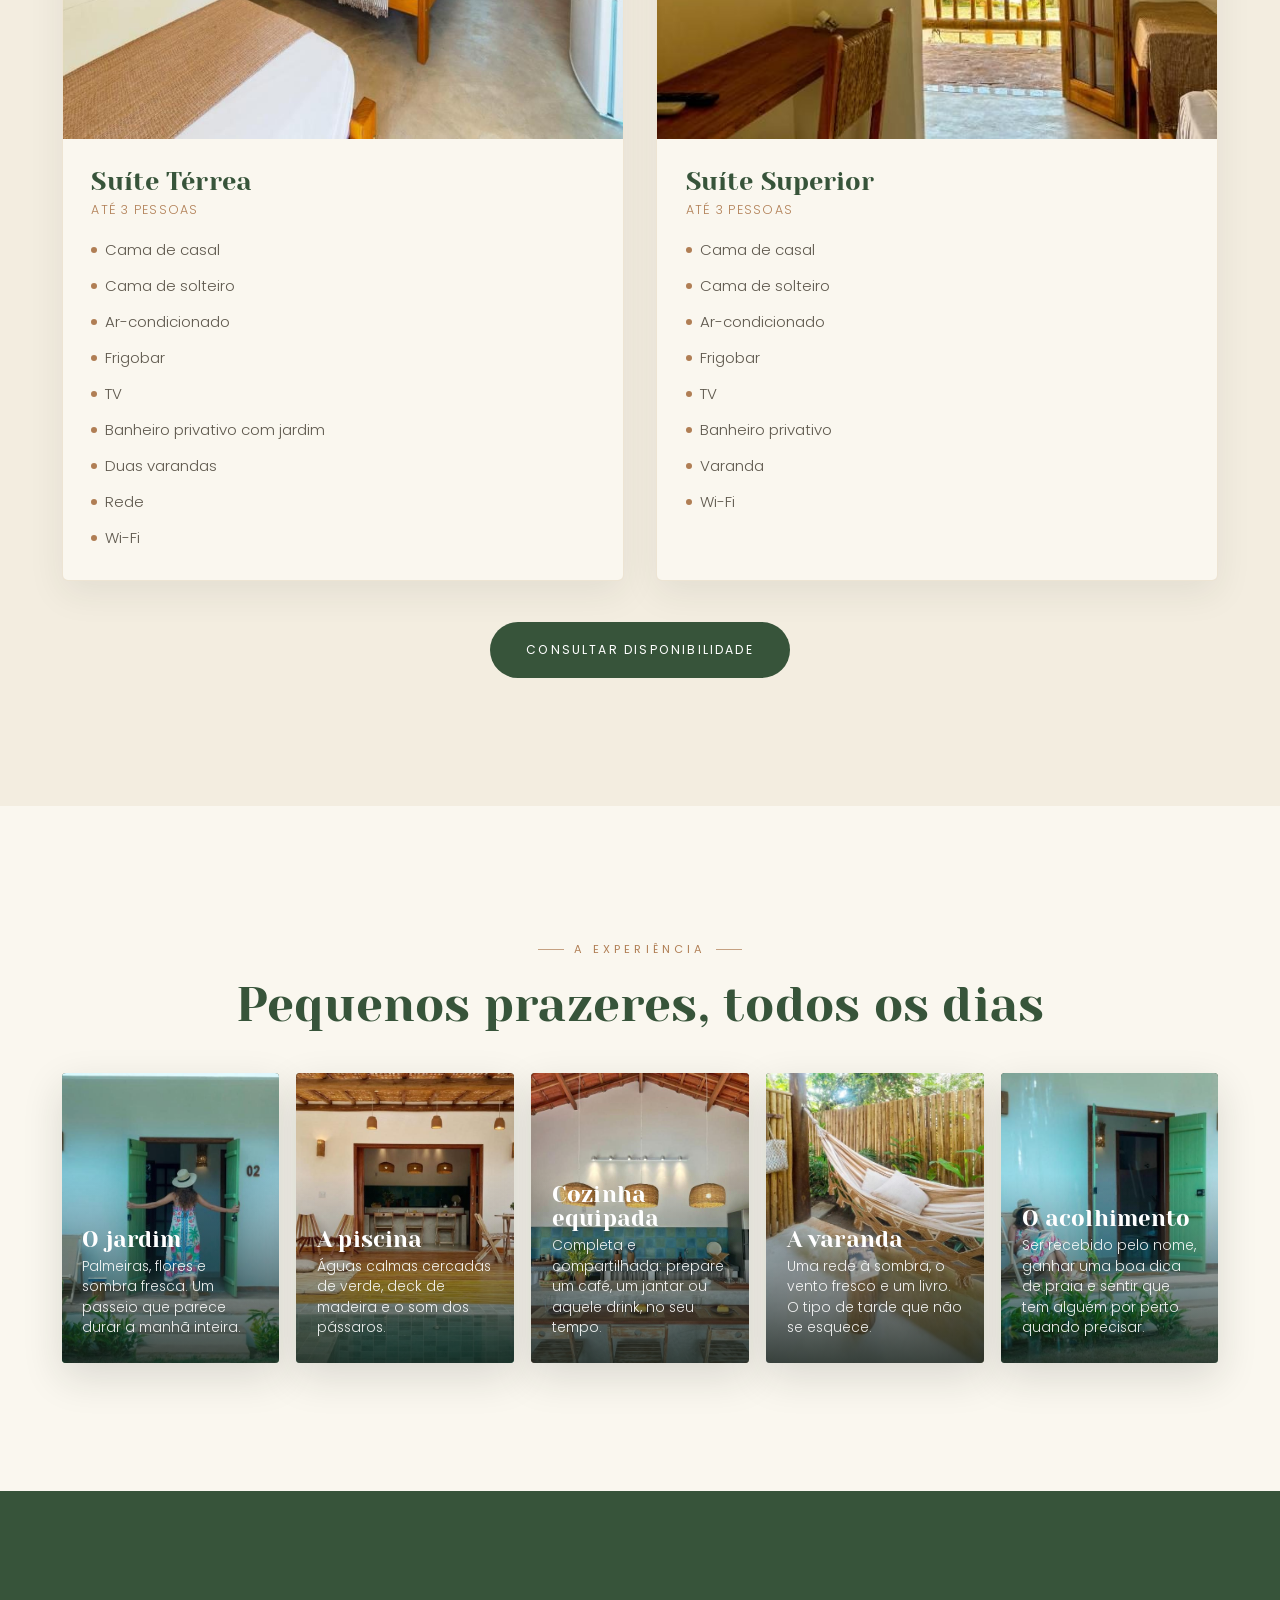
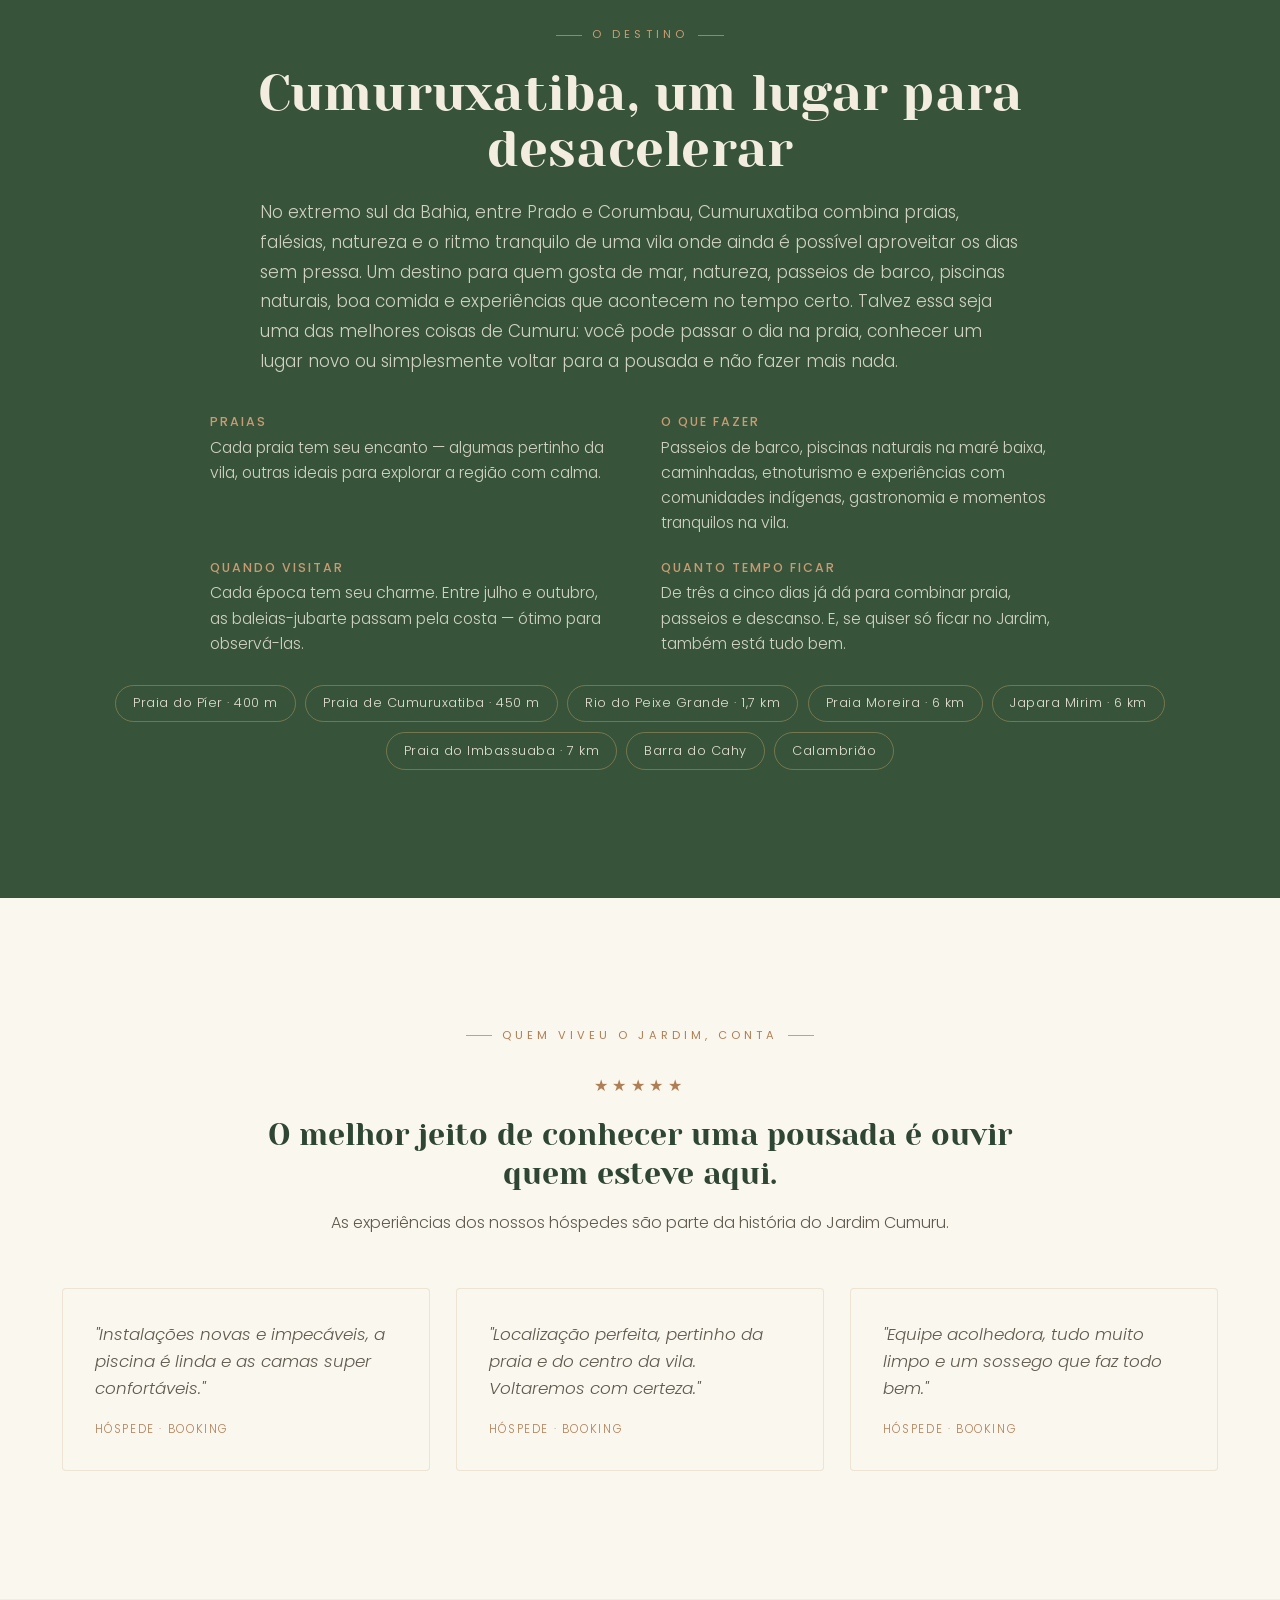
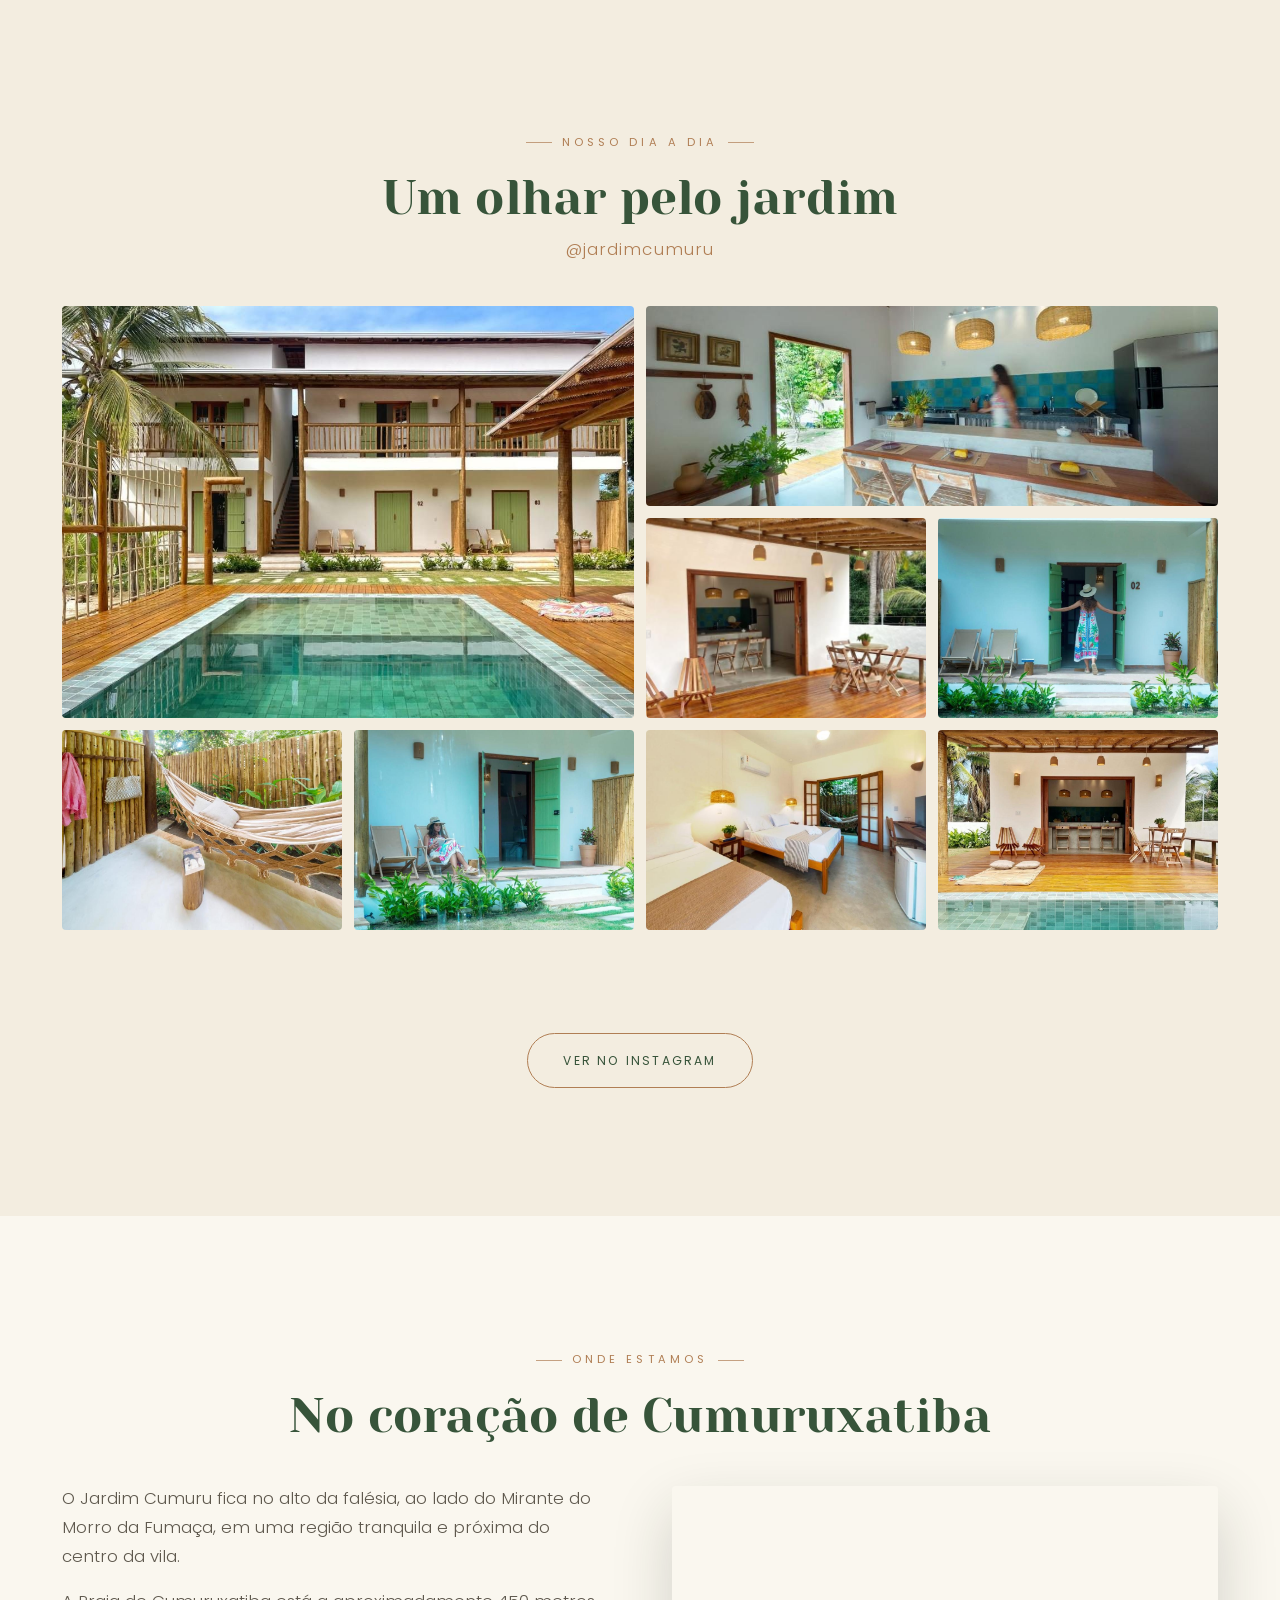
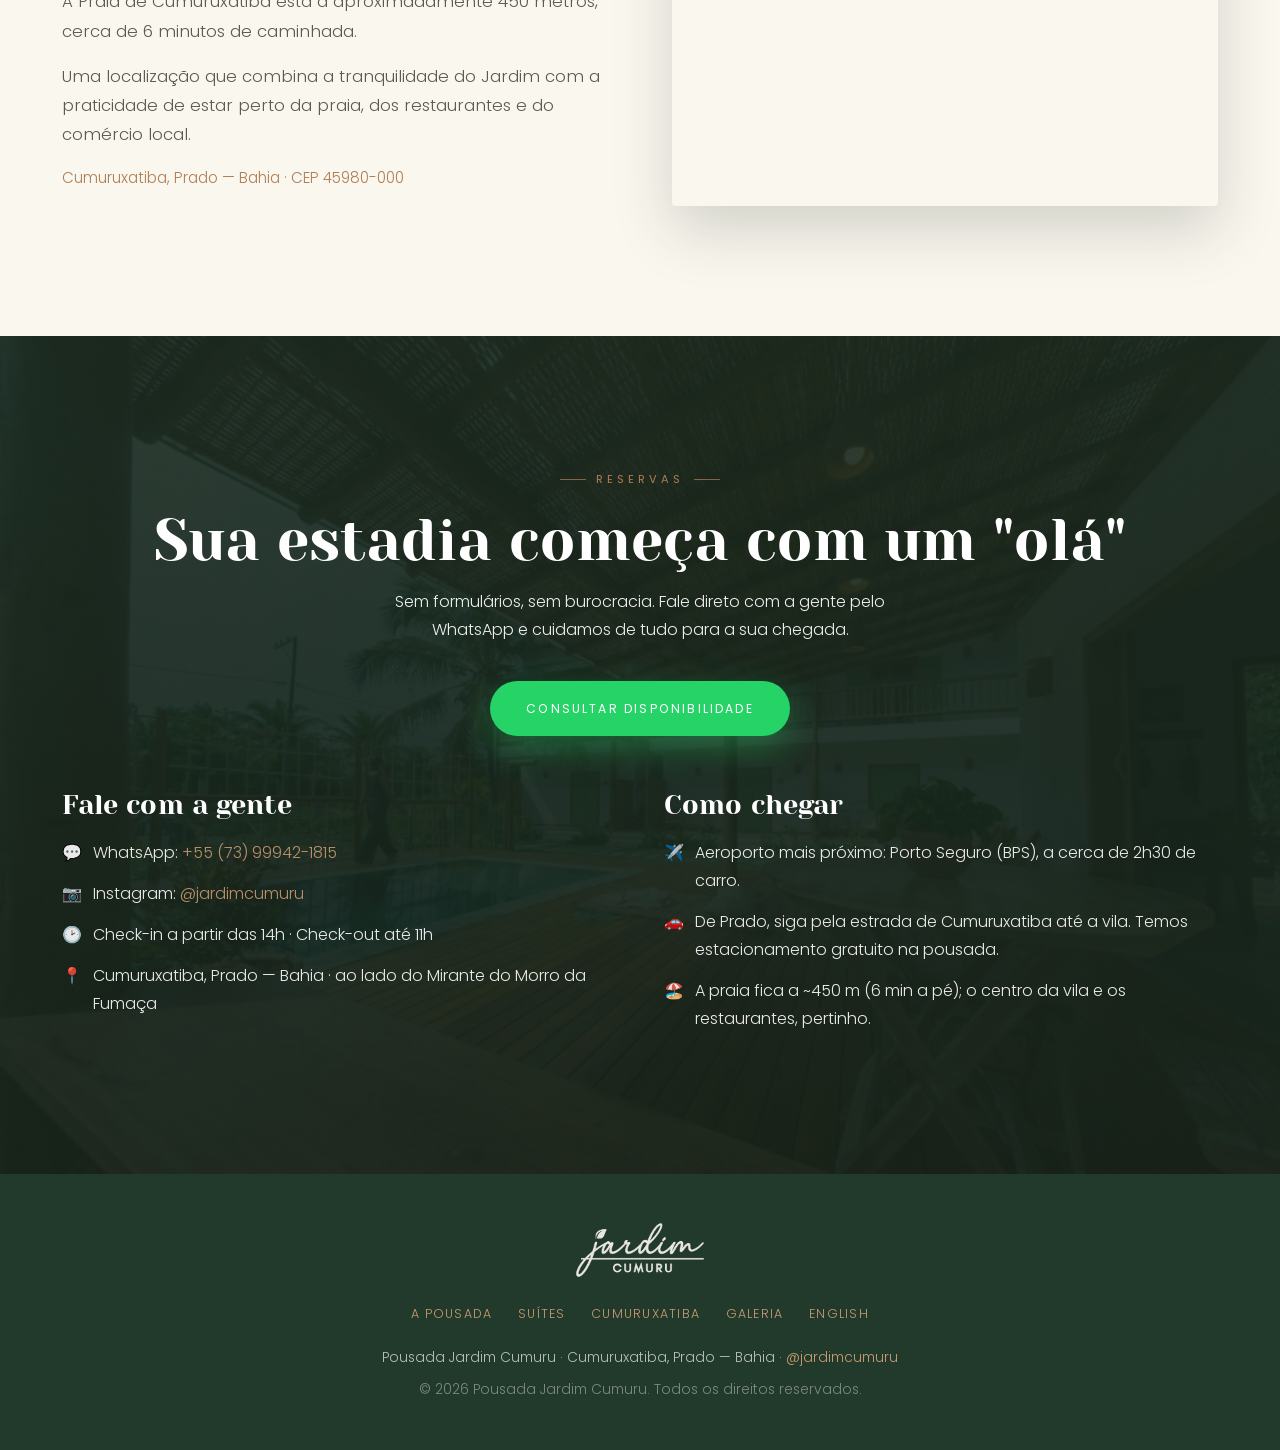
==== commit 6e727dcf: "validação tati v2 text, alinhamentos" ====
--- a/index.html
+++ b/index.html
@@ -151,7 +151,7 @@
       <div class="ig-head reveal">
         <span class="eyebrow center">As Suítes</span>
         <h2 style="color:var(--verde-fundo);font-size:clamp(2rem,4.2vw,3rem)">O essencial, muito bem feito</h2>
-        <p style="color:var(--tinta-suave);max-width:640px;margin:1rem auto 0">Seis suítes, cada uma com varanda para respirar o jardim. Conforto sem excessos: o que você precisa para dormir bem, acordar tranquilo e não querer ir embora.</p>
+        <p style="color:var(--tinta-suave);max-width:640px;margin:1rem auto 0;text-align:left">Seis suítes, cada uma com varanda para respirar o jardim. Conforto sem excessos: o que você precisa para dormir bem, acordar tranquilo e não querer ir embora.</p>
       </div>
       <div class="suite-grid">
         <div class="suite-card reveal">
@@ -233,11 +233,11 @@
     <div class="container" style="text-align:center">
       <span class="eyebrow center">O destino</span>
       <h2 style="color:var(--areia-clara);font-size:clamp(2rem,4.4vw,3.2rem);max-width:820px;margin:0 auto">Cumuruxatiba, um lugar para desacelerar</h2>
-      <p style="color:rgba(243,237,224,.82);max-width:760px;margin:1.4rem auto 0;font-size:1.06rem">No extremo sul da Bahia, entre Prado e Corumbau, Cumuruxatiba combina praias, falésias, natureza e o ritmo tranquilo de uma vila onde ainda é possível aproveitar os dias sem pressa. Um destino para quem gosta de mar, natureza, passeios de barco, piscinas naturais, boa comida e experiências que acontecem no tempo certo. Talvez essa seja uma das melhores coisas de Cumuru: você pode passar o dia na praia, conhecer um lugar novo ou simplesmente voltar para a pousada e não fazer mais nada.</p>
+      <p style="color:rgba(243,237,224,.82);max-width:760px;margin:1.4rem auto 0;font-size:1.06rem;text-align:left">No extremo sul da Bahia, entre Prado e Corumbau, Cumuruxatiba combina praias, falésias, natureza e o ritmo tranquilo de uma vila onde ainda é possível aproveitar os dias sem pressa. Um destino para quem gosta de mar, natureza, passeios de barco, piscinas naturais, boa comida e experiências que acontecem no tempo certo. Talvez essa seja uma das melhores coisas de Cumuru: você pode passar o dia na praia, conhecer um lugar novo ou simplesmente voltar para a pousada e não fazer mais nada.</p>
 
       <div class="destino-mais">
         <div><h3>Praias</h3><p>Cada praia tem seu encanto — algumas pertinho da vila, outras ideais para explorar a região com calma.</p></div>
-        <div><h3>O que fazer</h3><p>Passeios de barco, piscinas naturais na maré baixa, caminhadas, gastronomia e momentos tranquilos na vila.</p></div>
+        <div><h3>O que fazer</h3><p>Passeios de barco, piscinas naturais na maré baixa, caminhadas, etnoturismo e experiências com comunidades indígenas, gastronomia e momentos tranquilos na vila.</p></div>
         <div><h3>Quando visitar</h3><p>Cada época tem seu charme. Entre julho e outubro, as baleias-jubarte passam pela costa — ótimo para observá-las.</p></div>
         <div><h3>Quanto tempo ficar</h3><p>De três a cinco dias já dá para combinar praia, passeios e descanso. E, se quiser só ficar no Jardim, também está tudo bem.</p></div>
       </div>
--- a/styles.css
+++ b/styles.css
@@ -159,7 +159,7 @@
   color:var(--verde-fundo);max-width:960px;margin:0 auto;
 }
 .statement .big em{color:var(--terracota);font-style:normal}
-.statement .sub{max-width:680px;margin:1.8rem auto 0;color:var(--tinta-suave);font-size:1.05rem}
+.statement .sub{max-width:720px;margin:1.4rem auto 0;color:var(--tinta-suave);font-size:1.05rem;text-align:left}
 
 /* ---------- Faixa full-bleed com imagem ---------- */
 .fullbleed{
@@ -327,7 +327,7 @@
 .suite-card__body{padding:1.8rem}
 .suite-card__body h3{font-size:1.6rem;color:var(--verde-fundo);margin-bottom:.25rem}
 .suite-card__cap{font-family:var(--sans);font-size:.78rem;letter-spacing:.1em;text-transform:uppercase;color:var(--dourado);margin-bottom:1rem}
-.suite-card__body ul{list-style:none;display:flex;flex-wrap:wrap;gap:.55rem 1.4rem}
+.suite-card__body ul{list-style:none;display:flex;flex-direction:column;gap:.6rem}
 .suite-card__body li{font-size:.94rem;color:var(--tinta-suave);display:flex;align-items:center;gap:.5rem}
 .suite-card__body li::before{content:"";width:6px;height:6px;border-radius:50%;background:var(--dourado);flex:none}
 
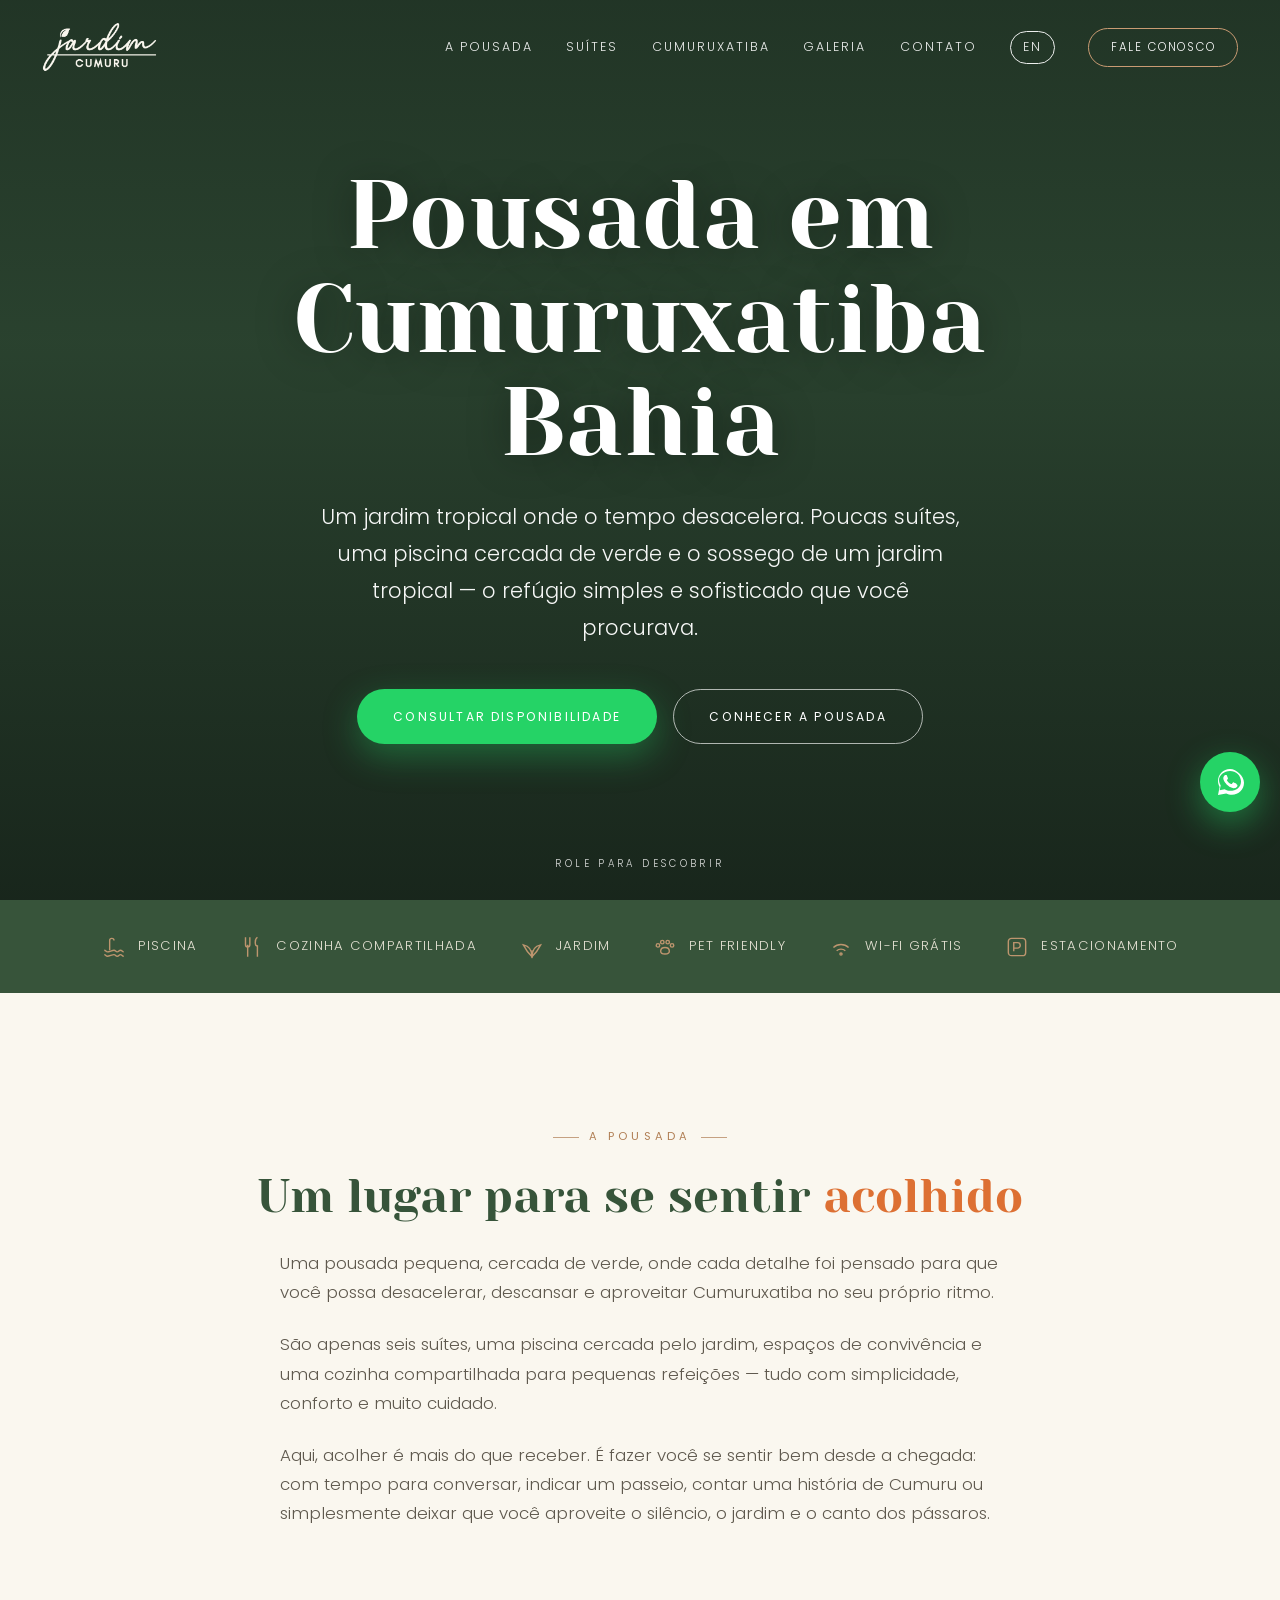
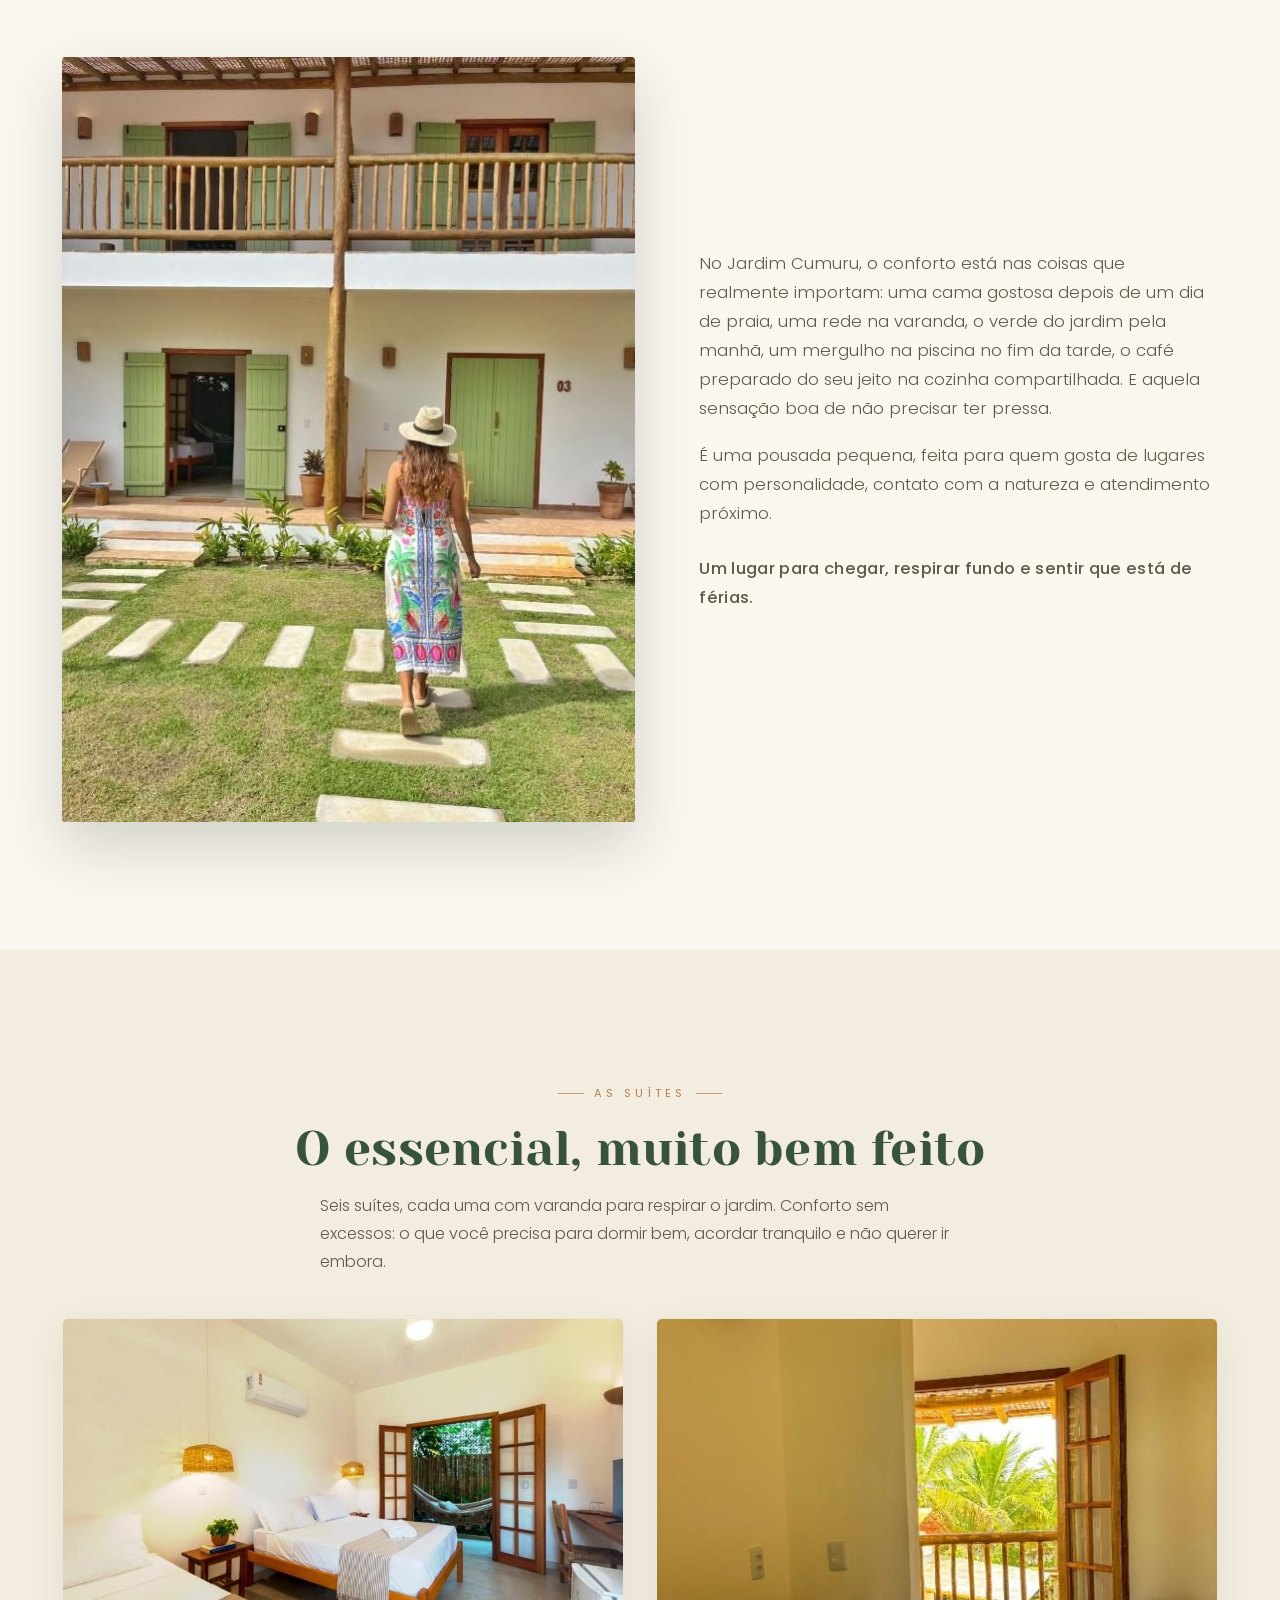
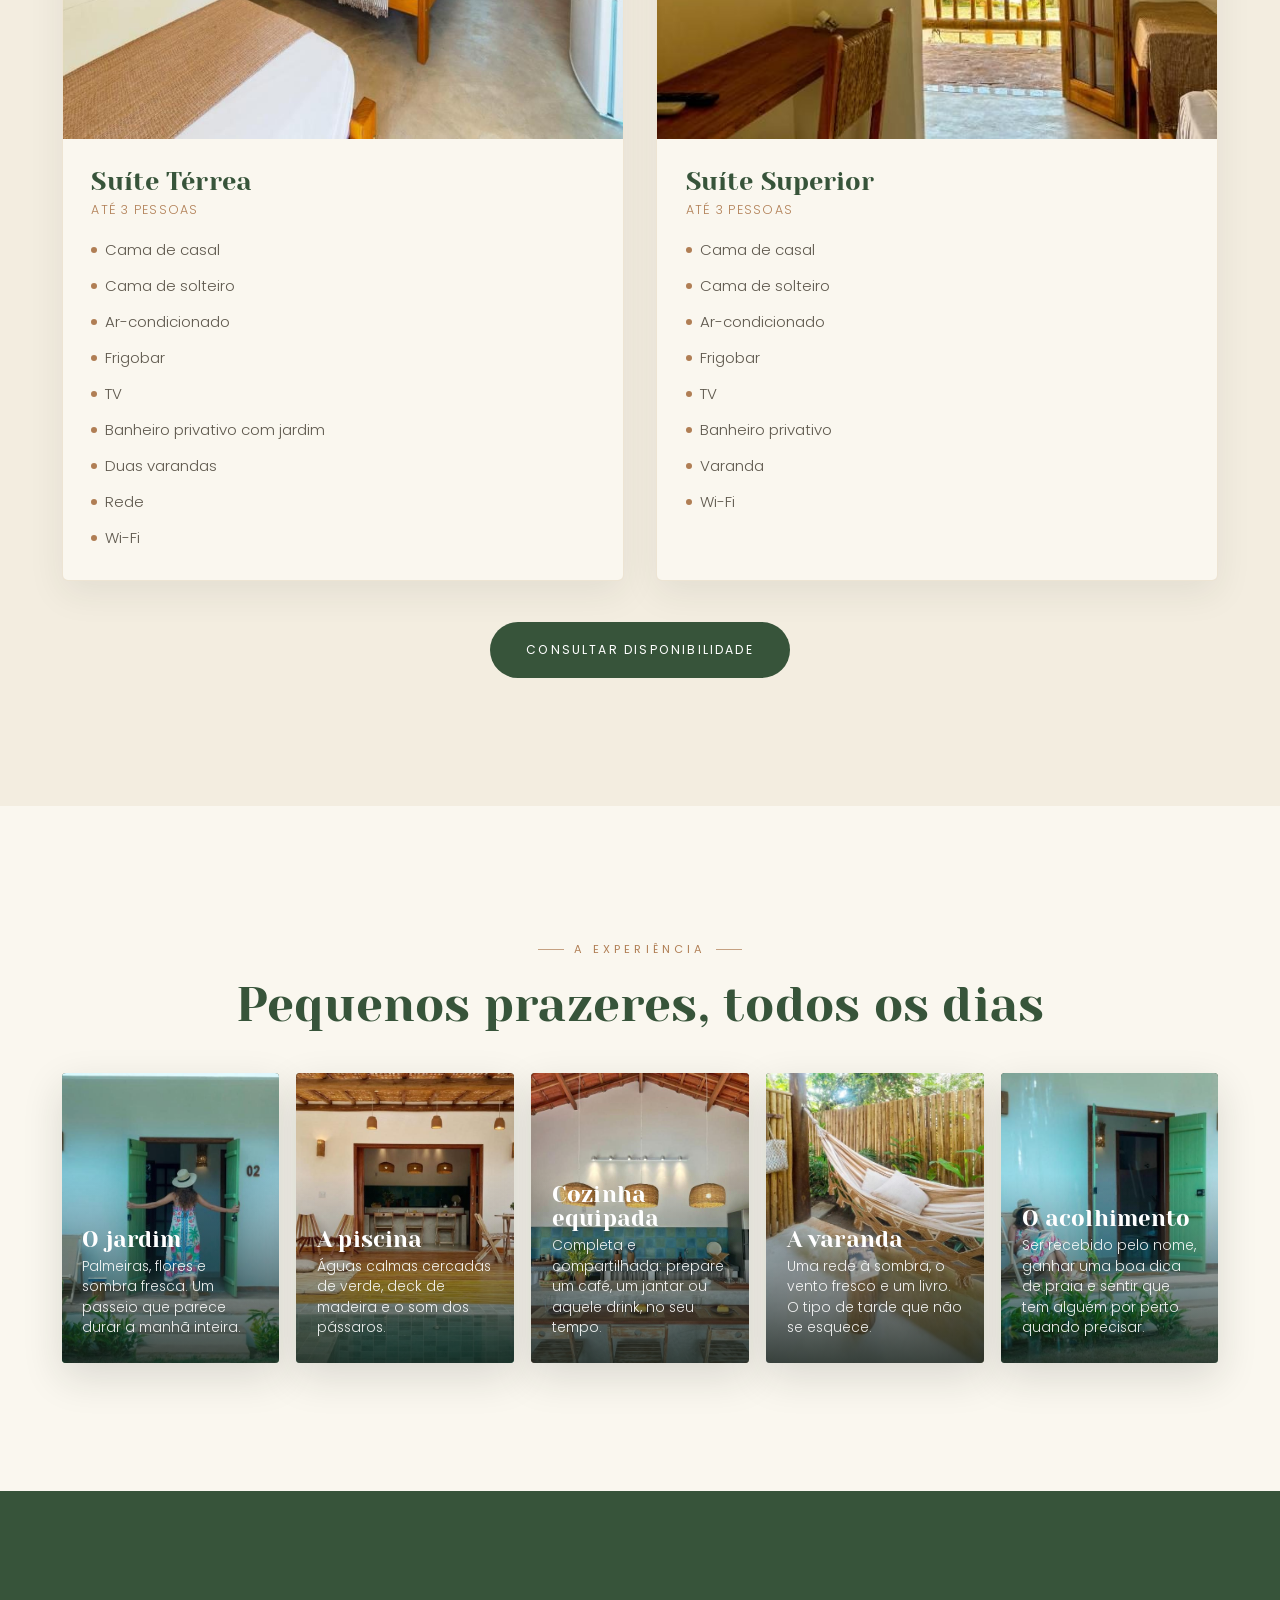
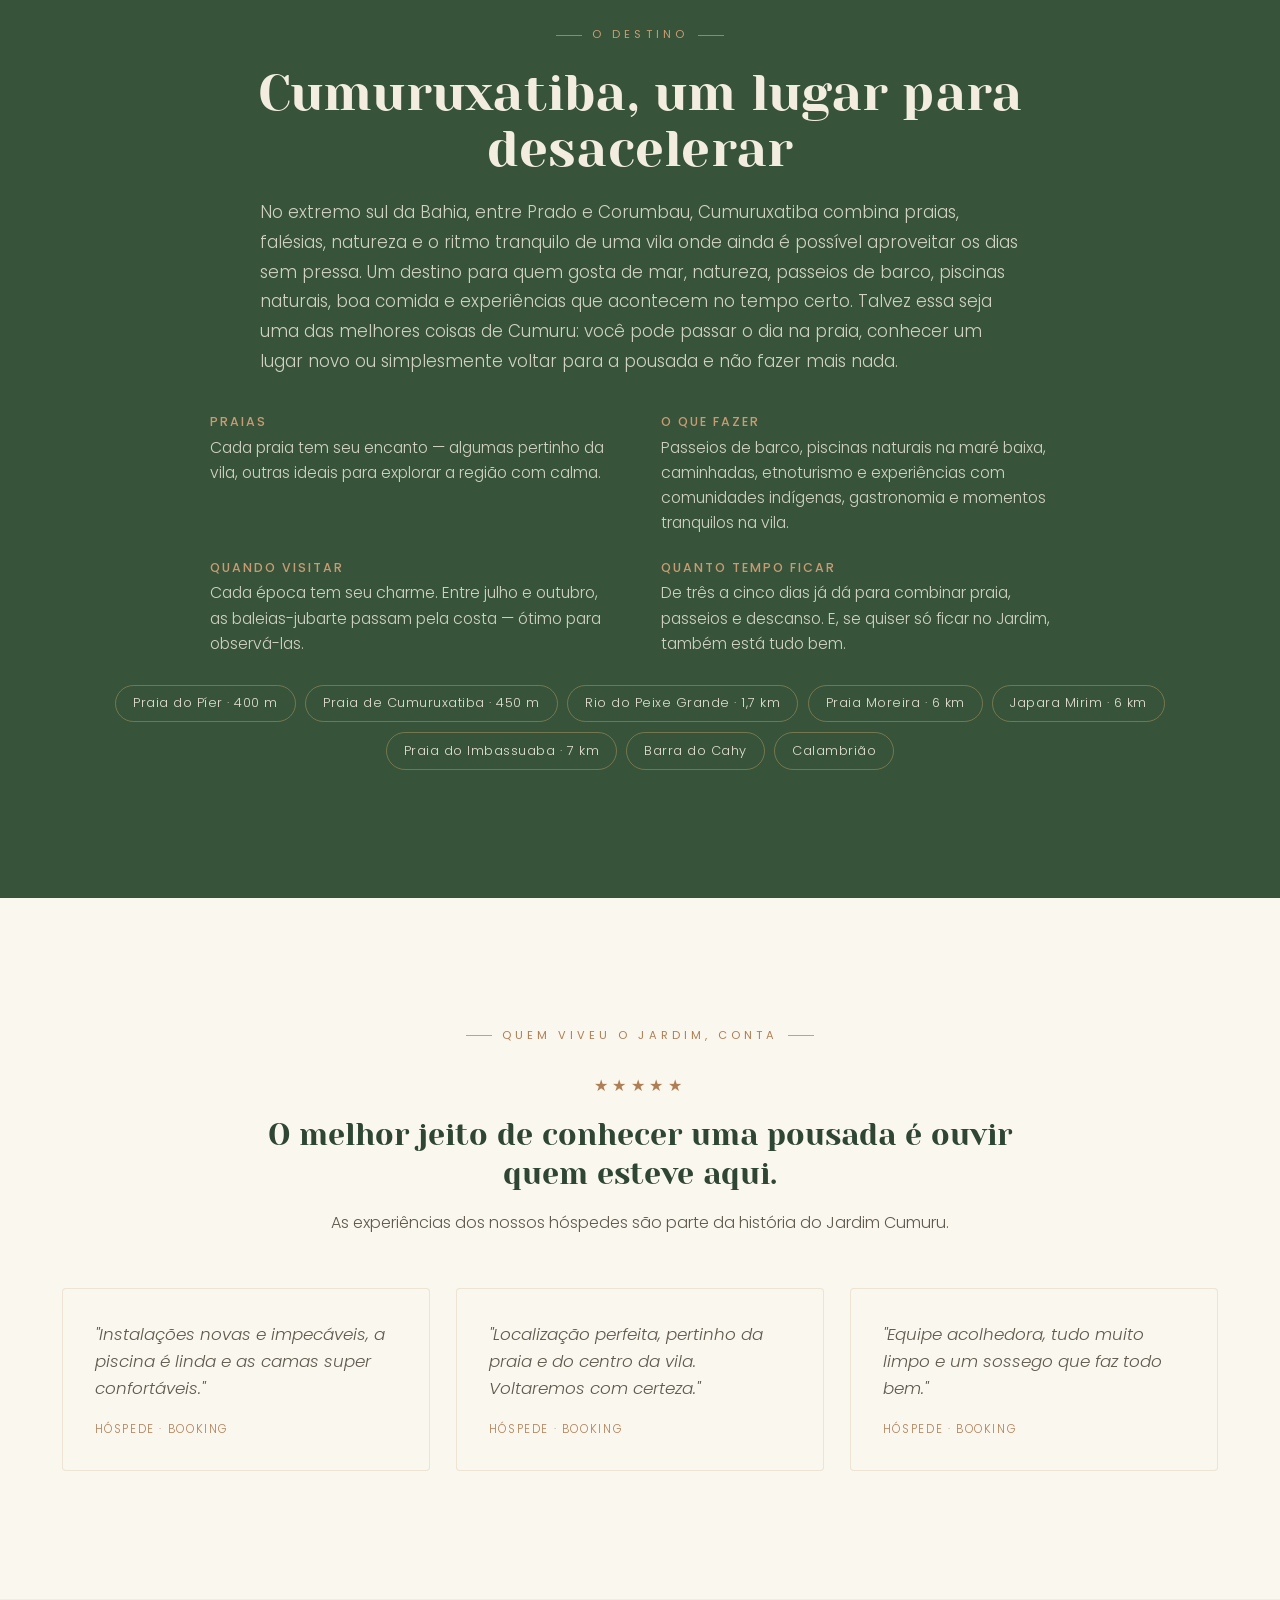
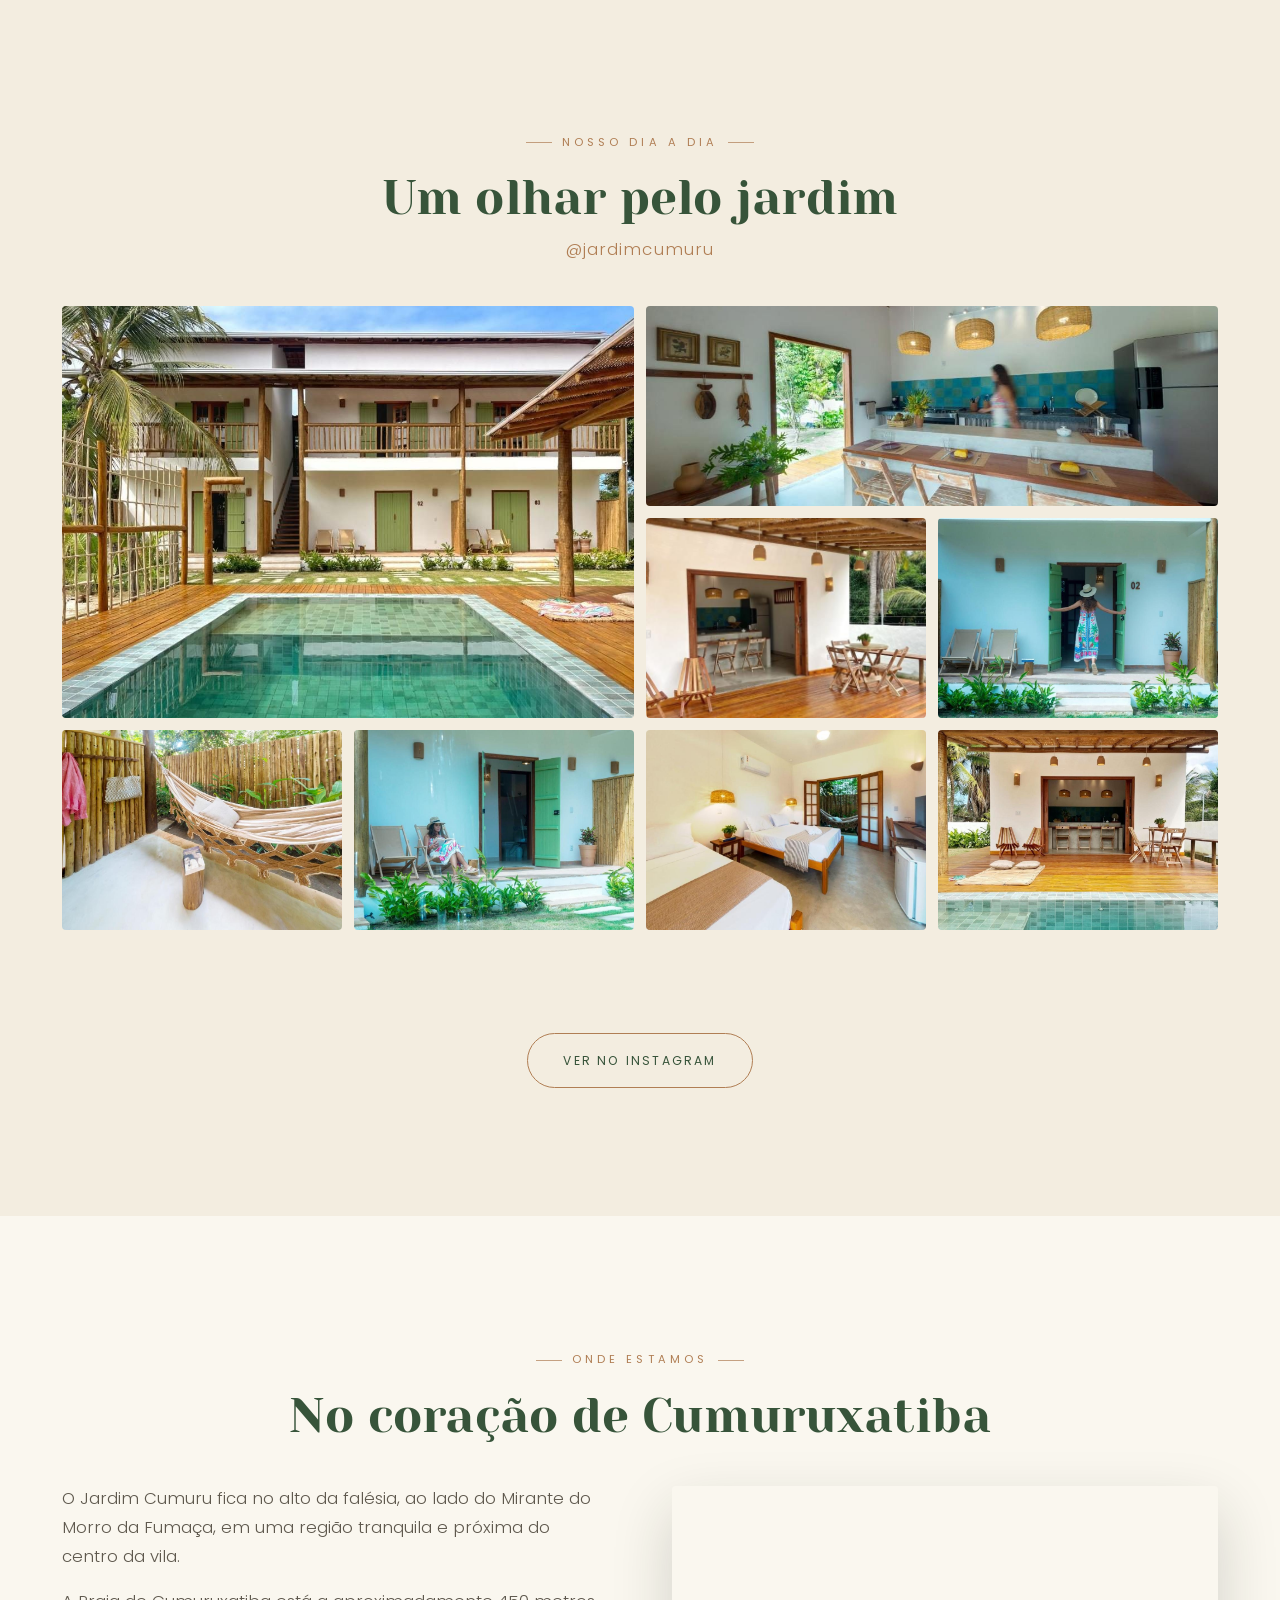
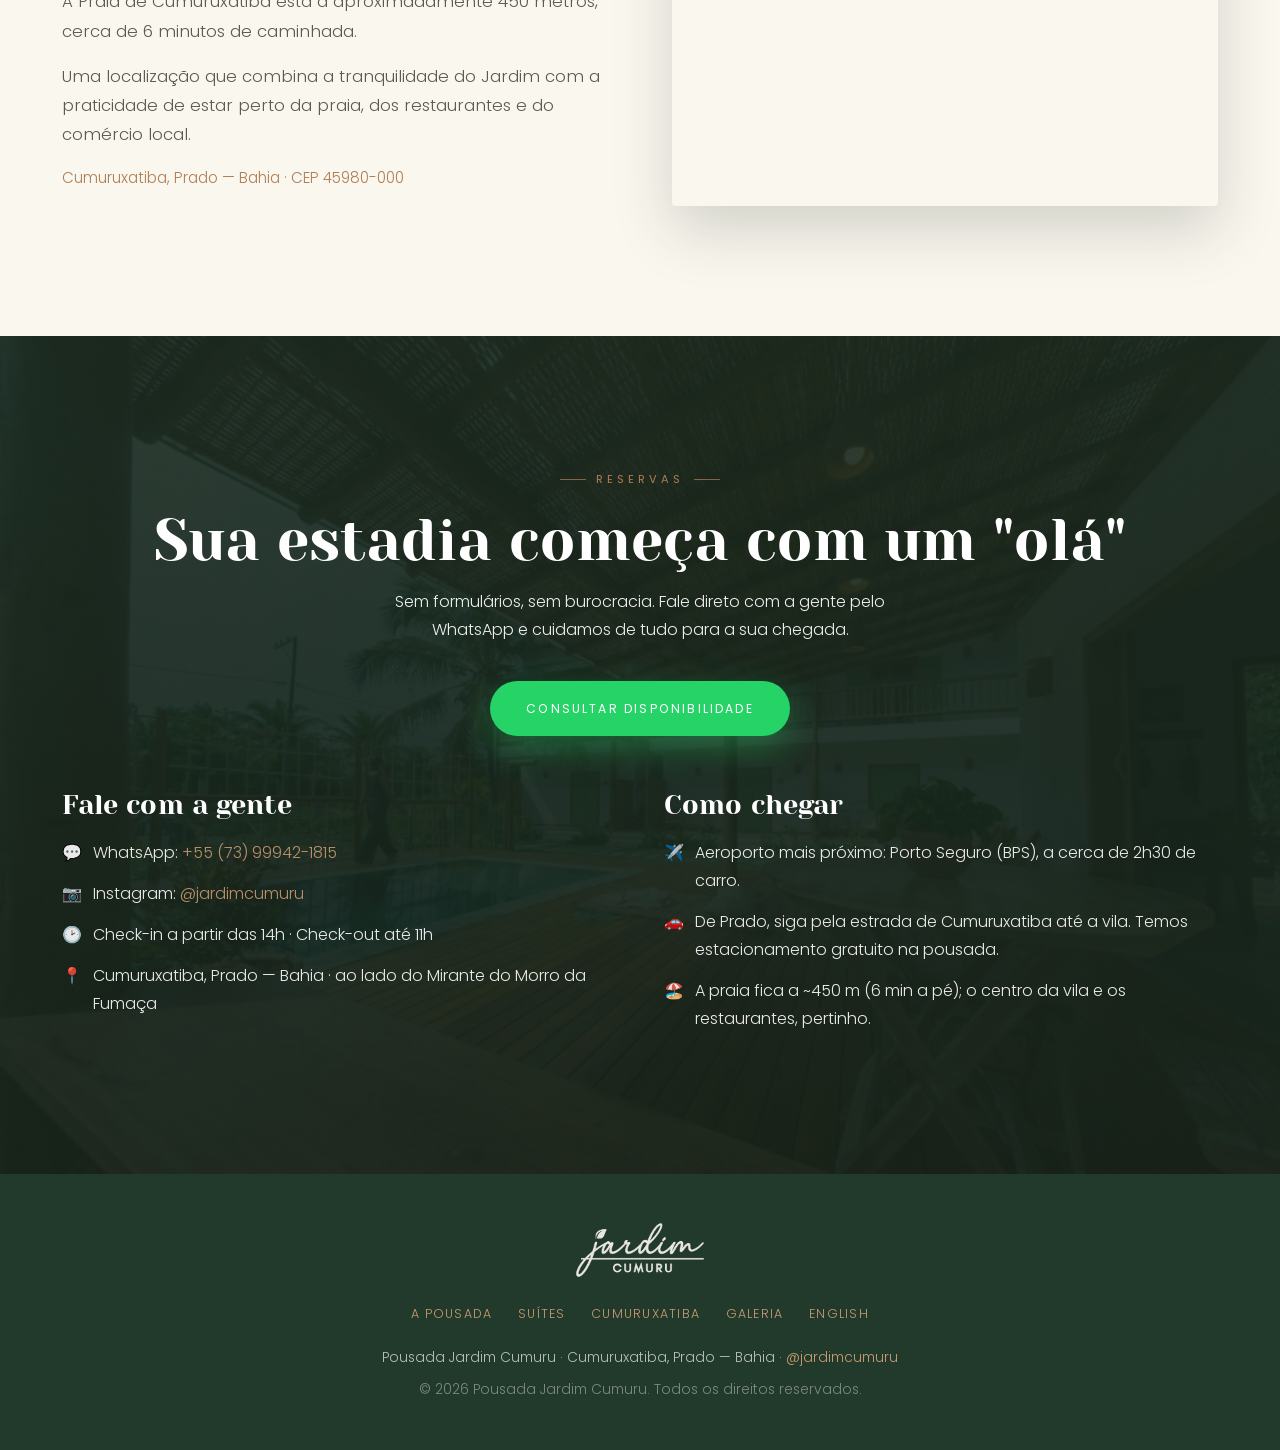
==== commit 444bdb63: "Add files via upload" ====
--- a/index.html
+++ b/index.html
@@ -97,7 +97,7 @@
       <img src="assets/photos/p02.jpg" alt="" />
     </div>
     <div class="container">
-      <h1>Pousada em Cumuruxatiba, Bahia</h1>
+      <h1>Pousada&nbsp;em Cumuruxatiba<br />Bahia</h1>
       <p class="lead">Um jardim tropical onde o tempo desacelera. Poucas suítes, uma piscina cercada de verde e o sossego de um jardim tropical — o refúgio simples e sofisticado que você procurava.</p>
       <div style="display:flex;gap:1rem;justify-content:center;flex-wrap:wrap">
         <a class="btn btn--wpp" href="https://wa.me/5573999421815?text=Ol%C3%A1!%20Gostaria%20de%20consultar%20disponibilidade%20na%20Pousada%20Jardim%20Cumuru." target="_blank" rel="noopener">Consultar disponibilidade</a>
